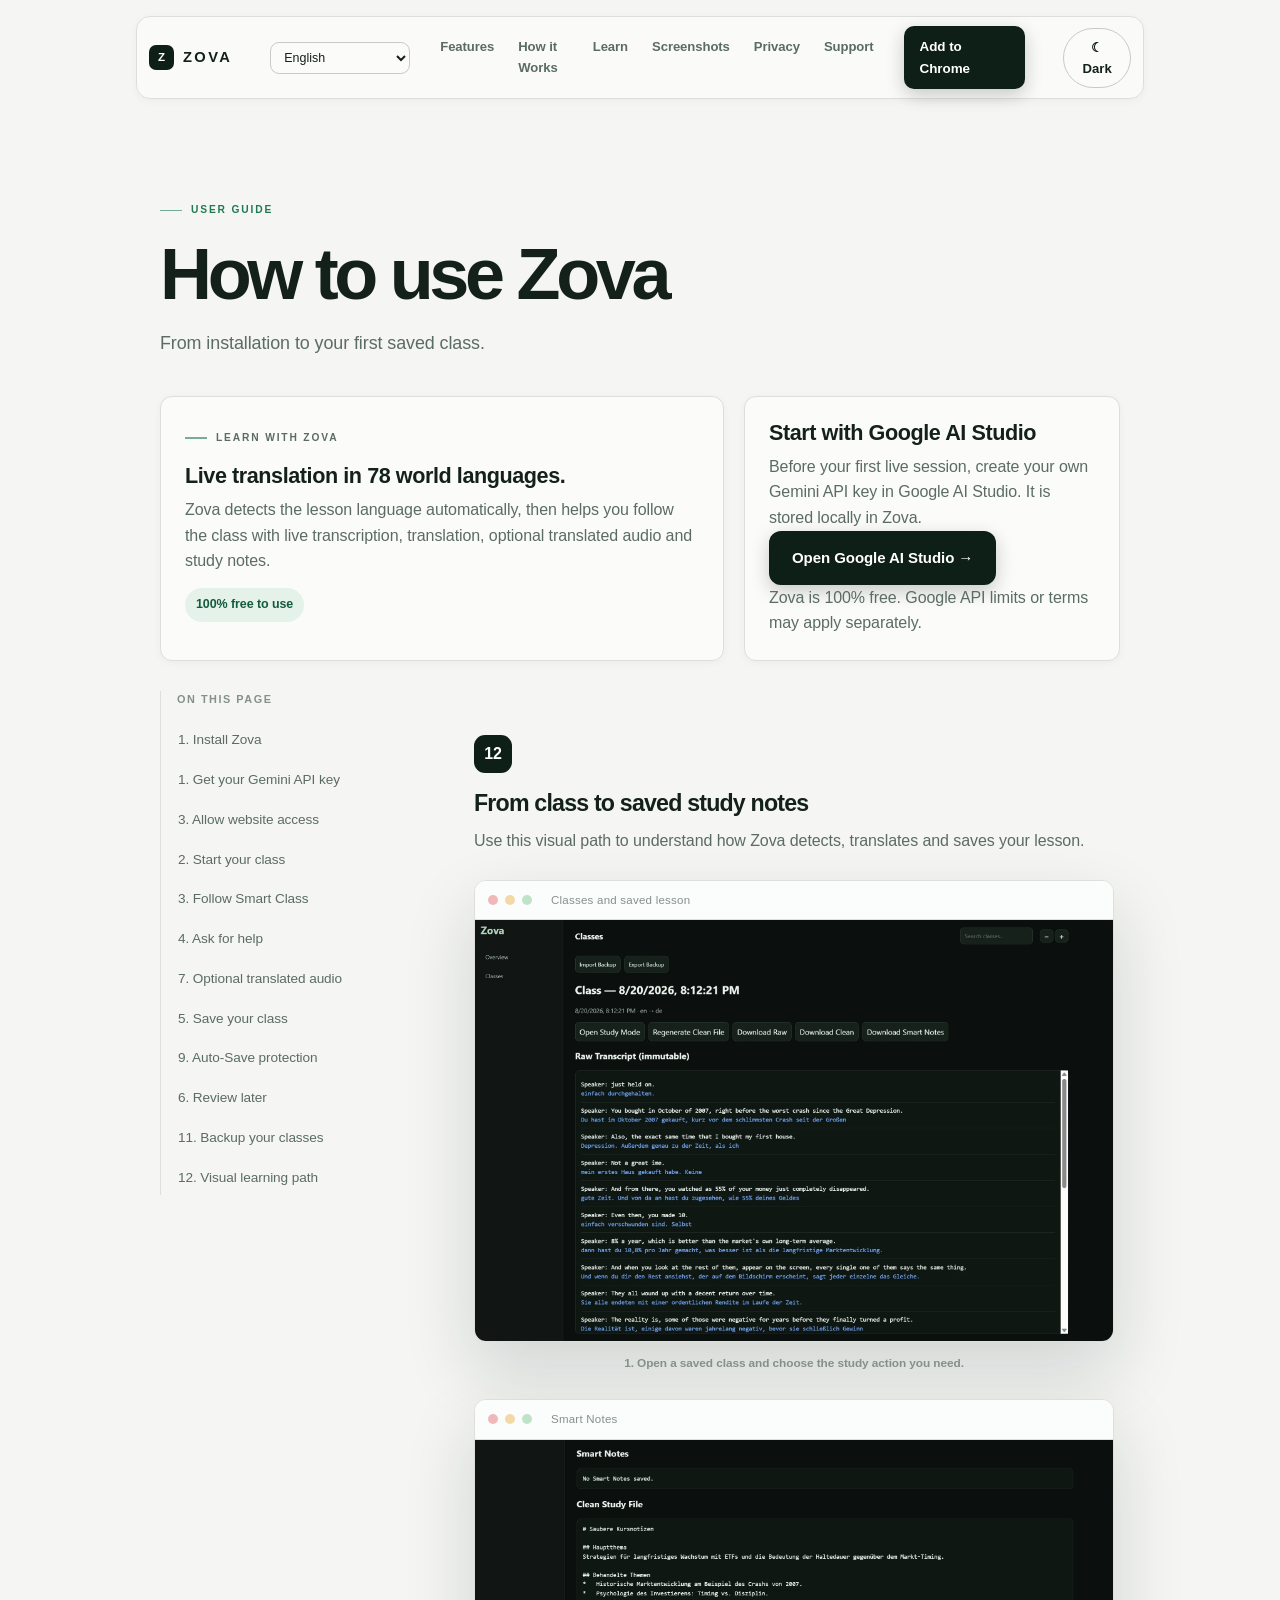
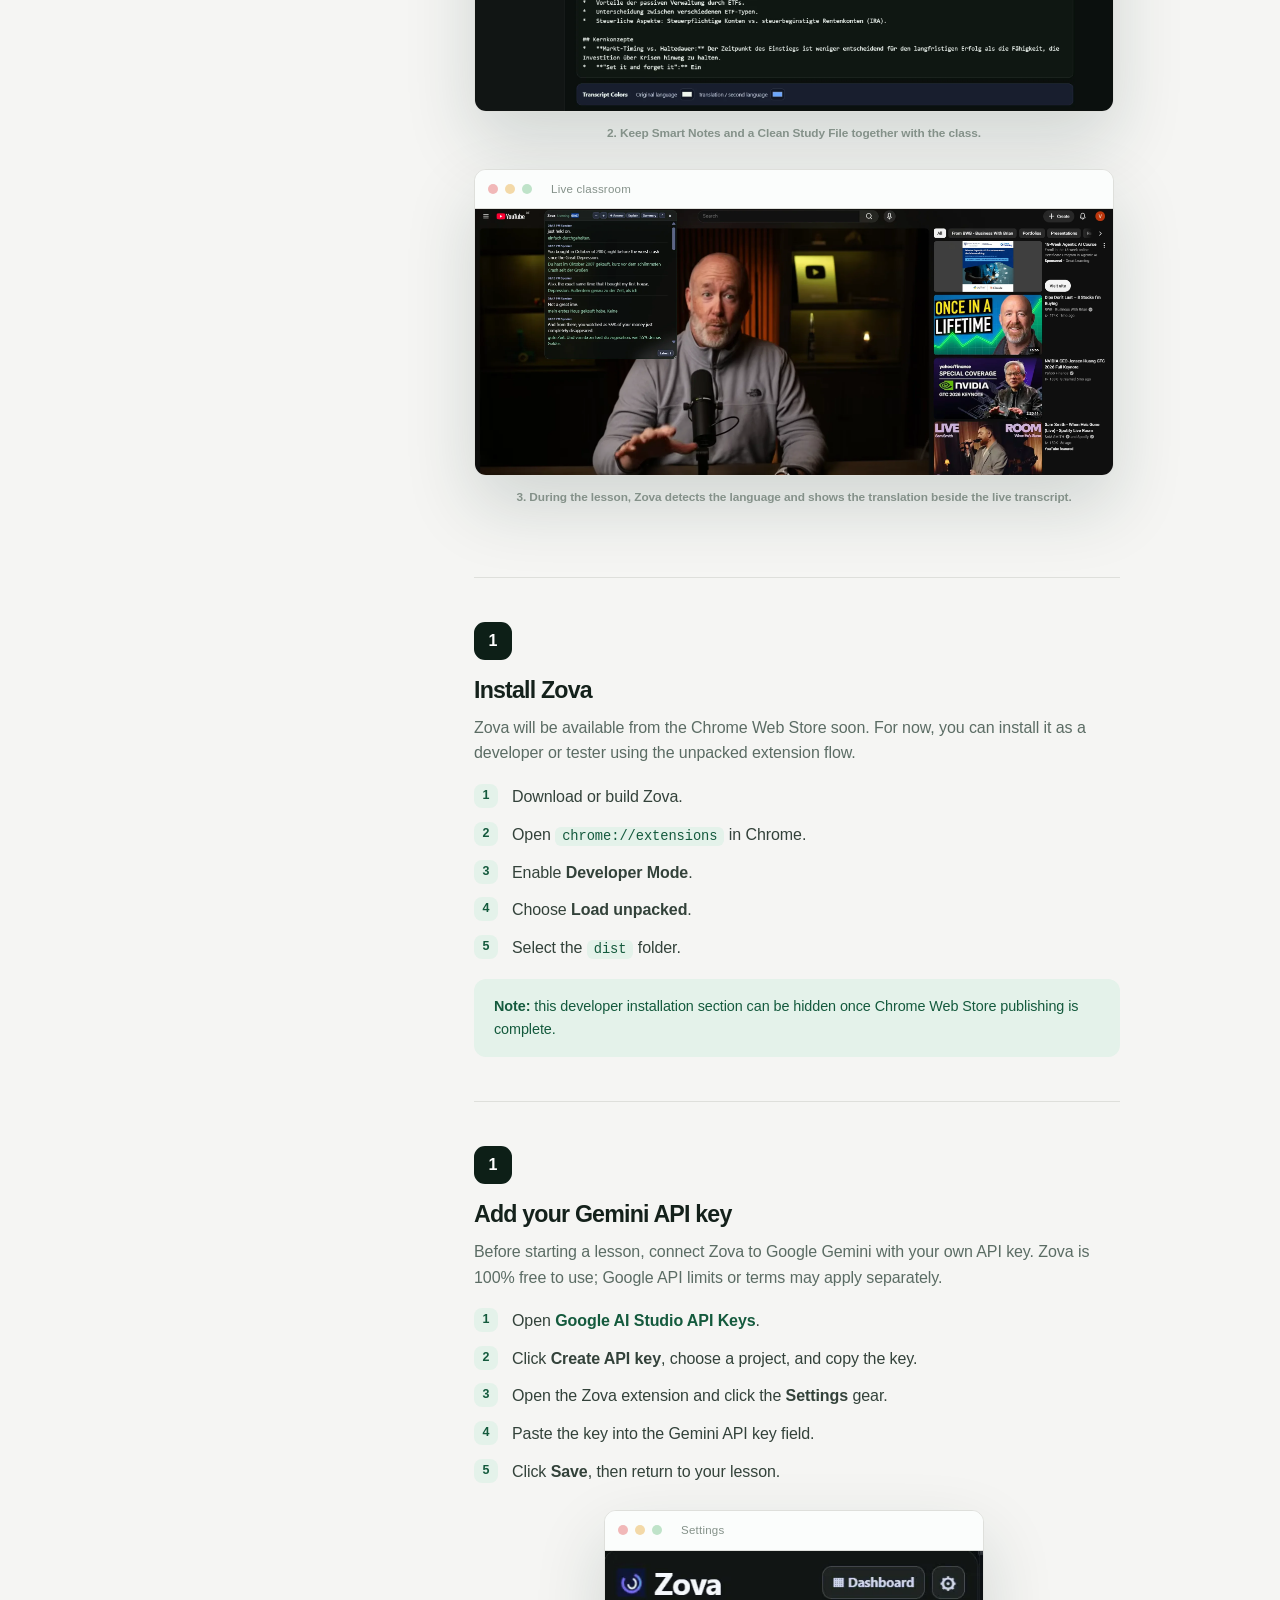
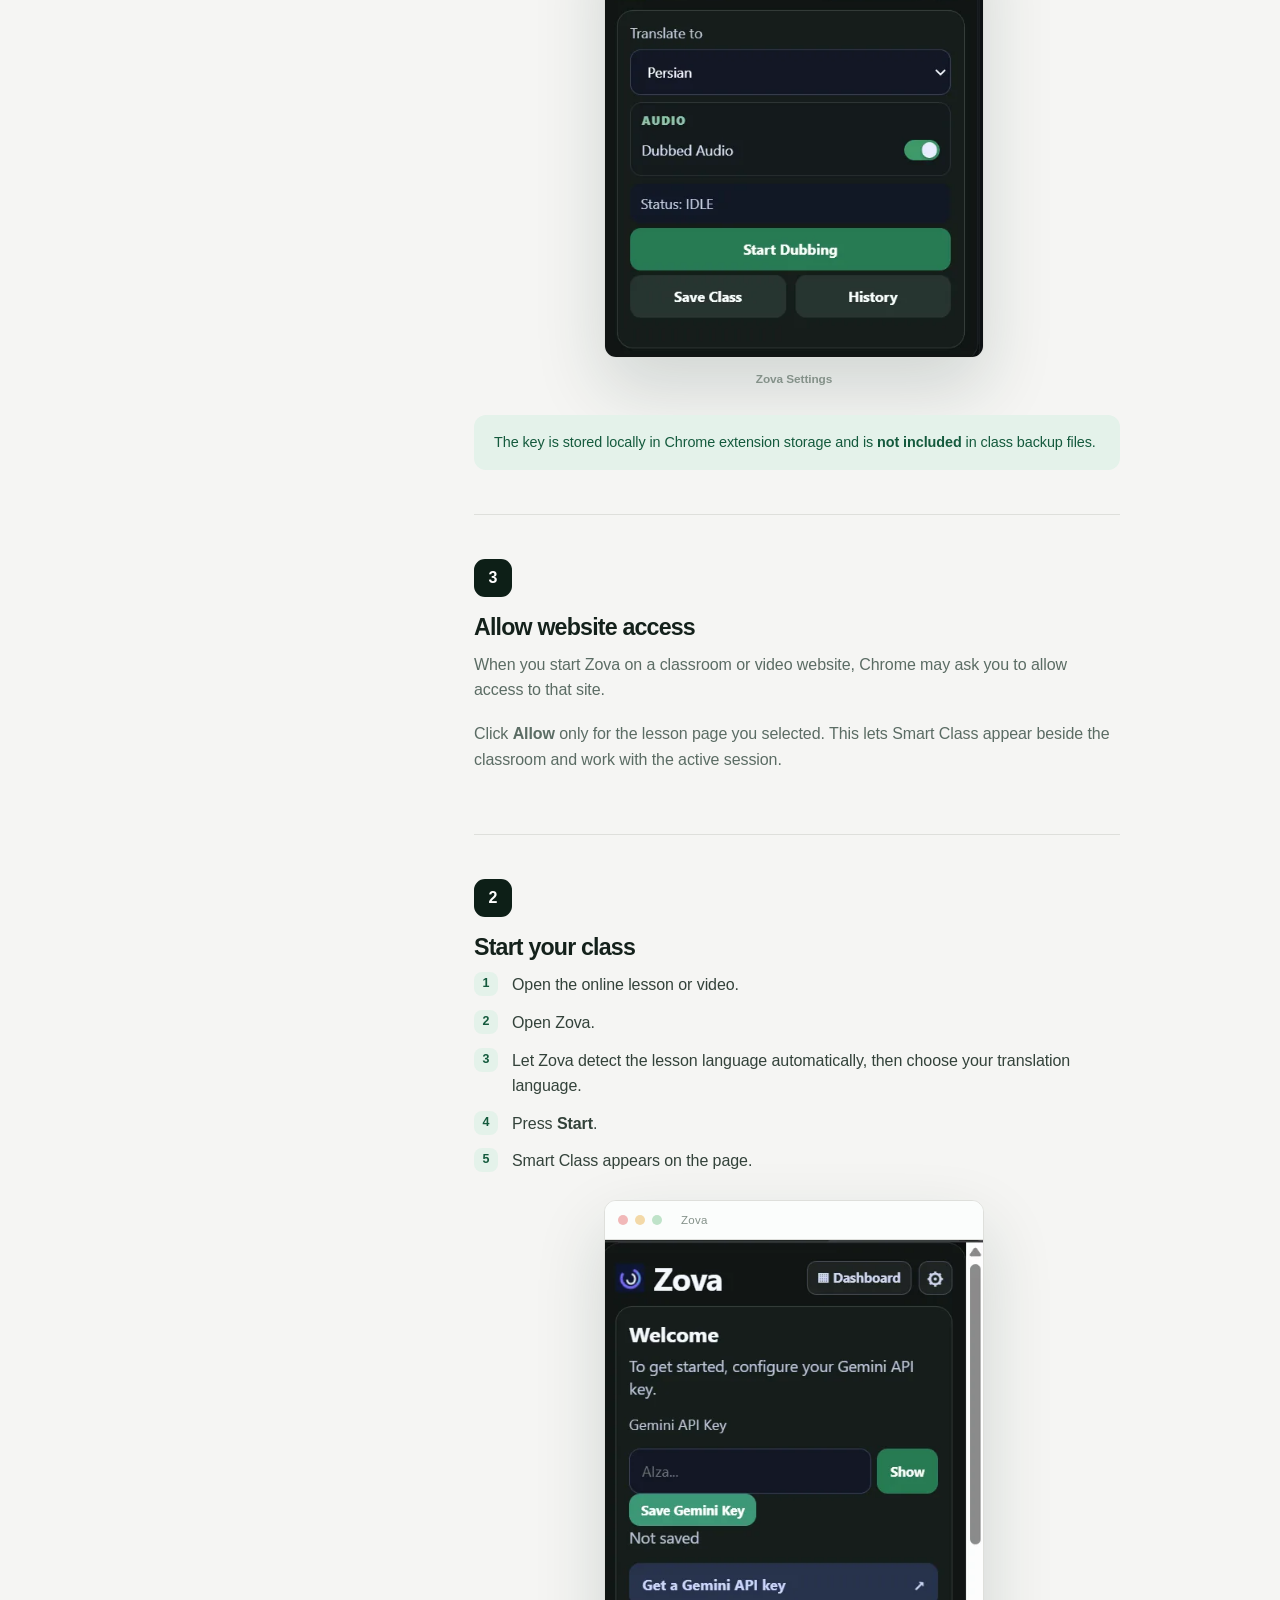
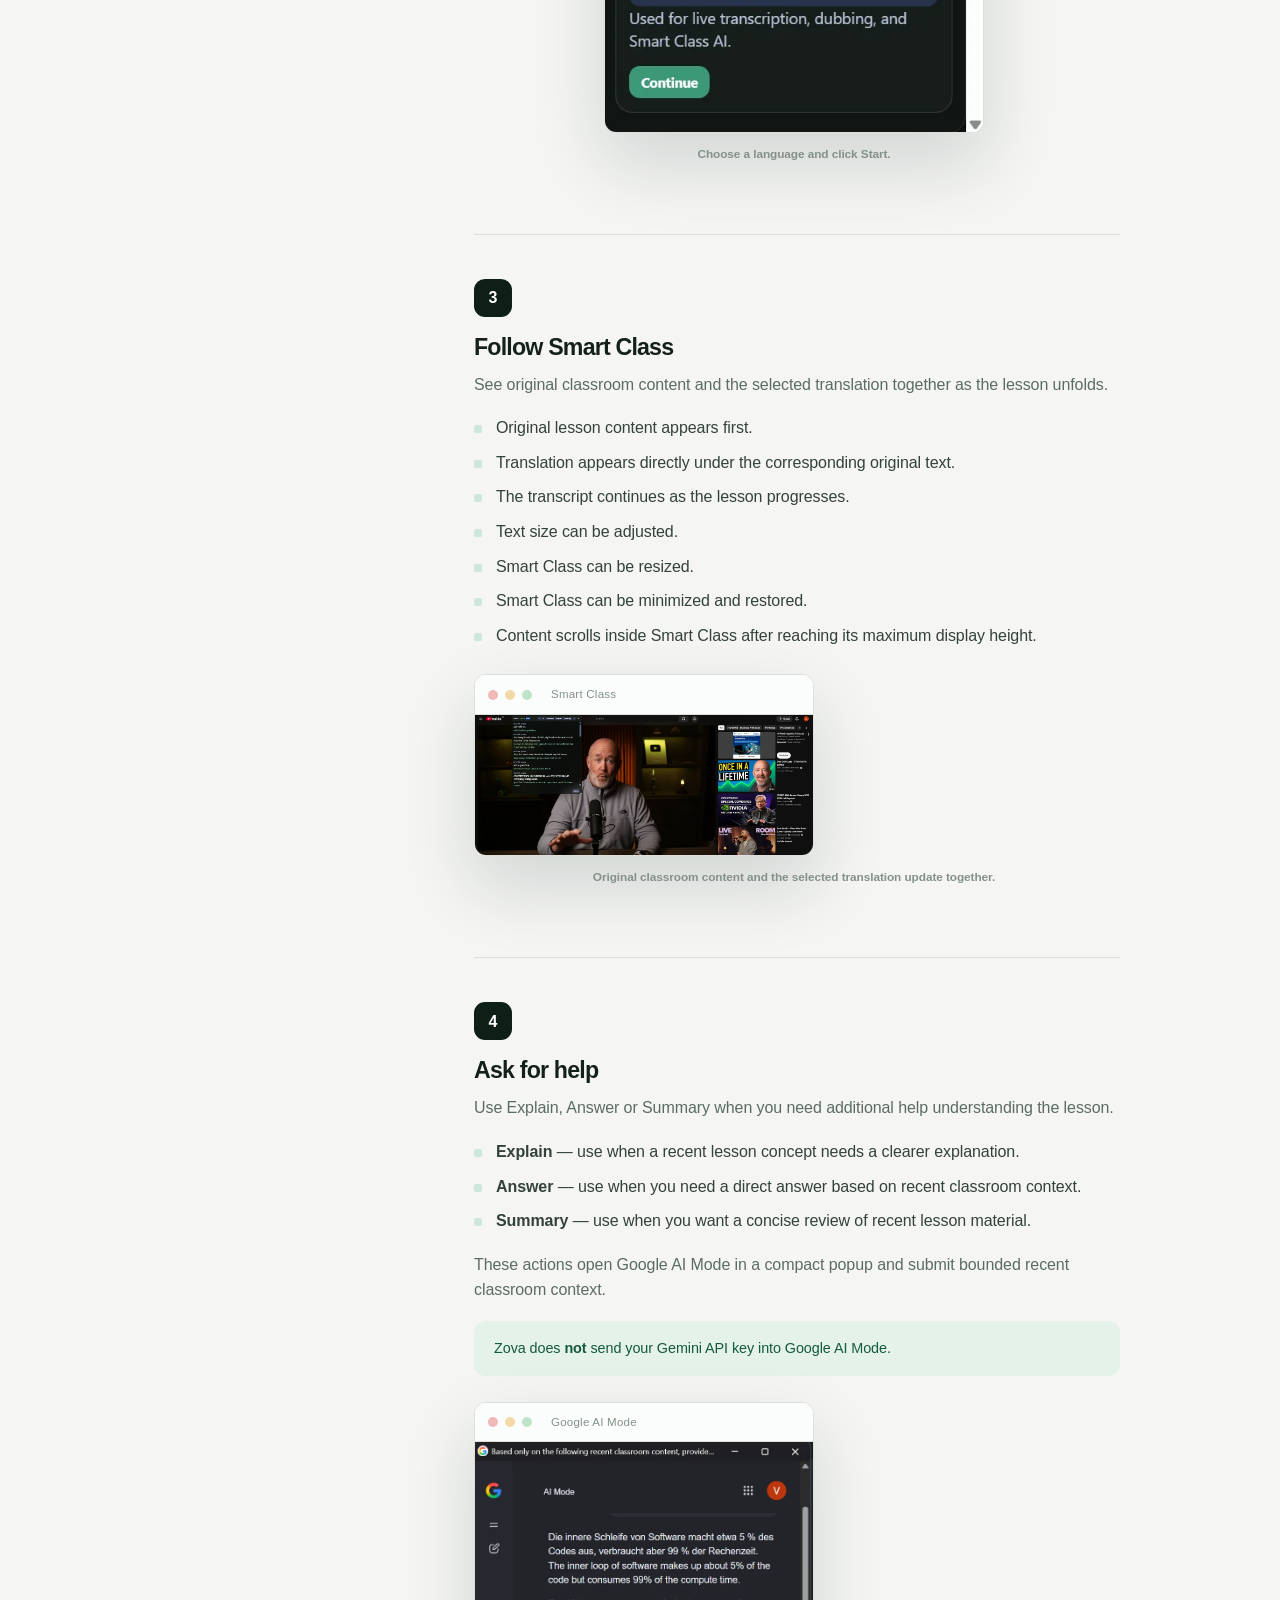
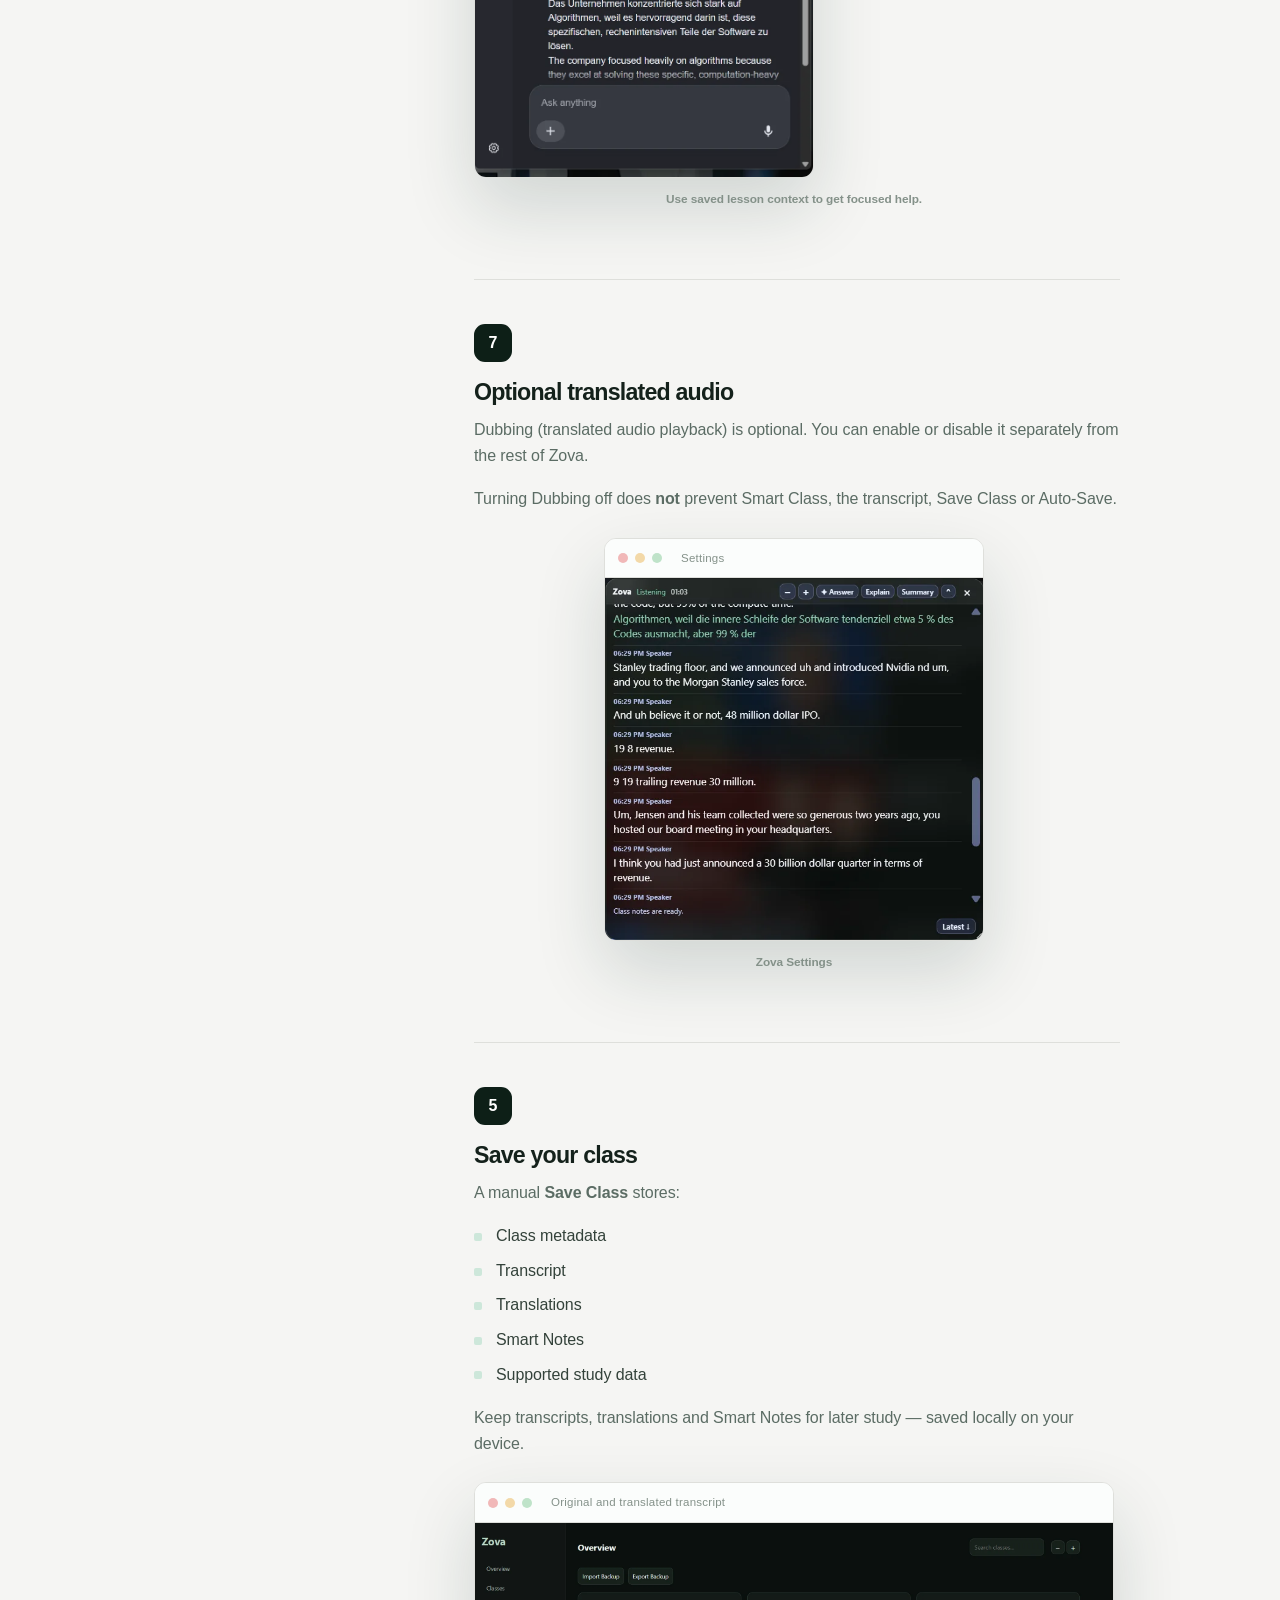
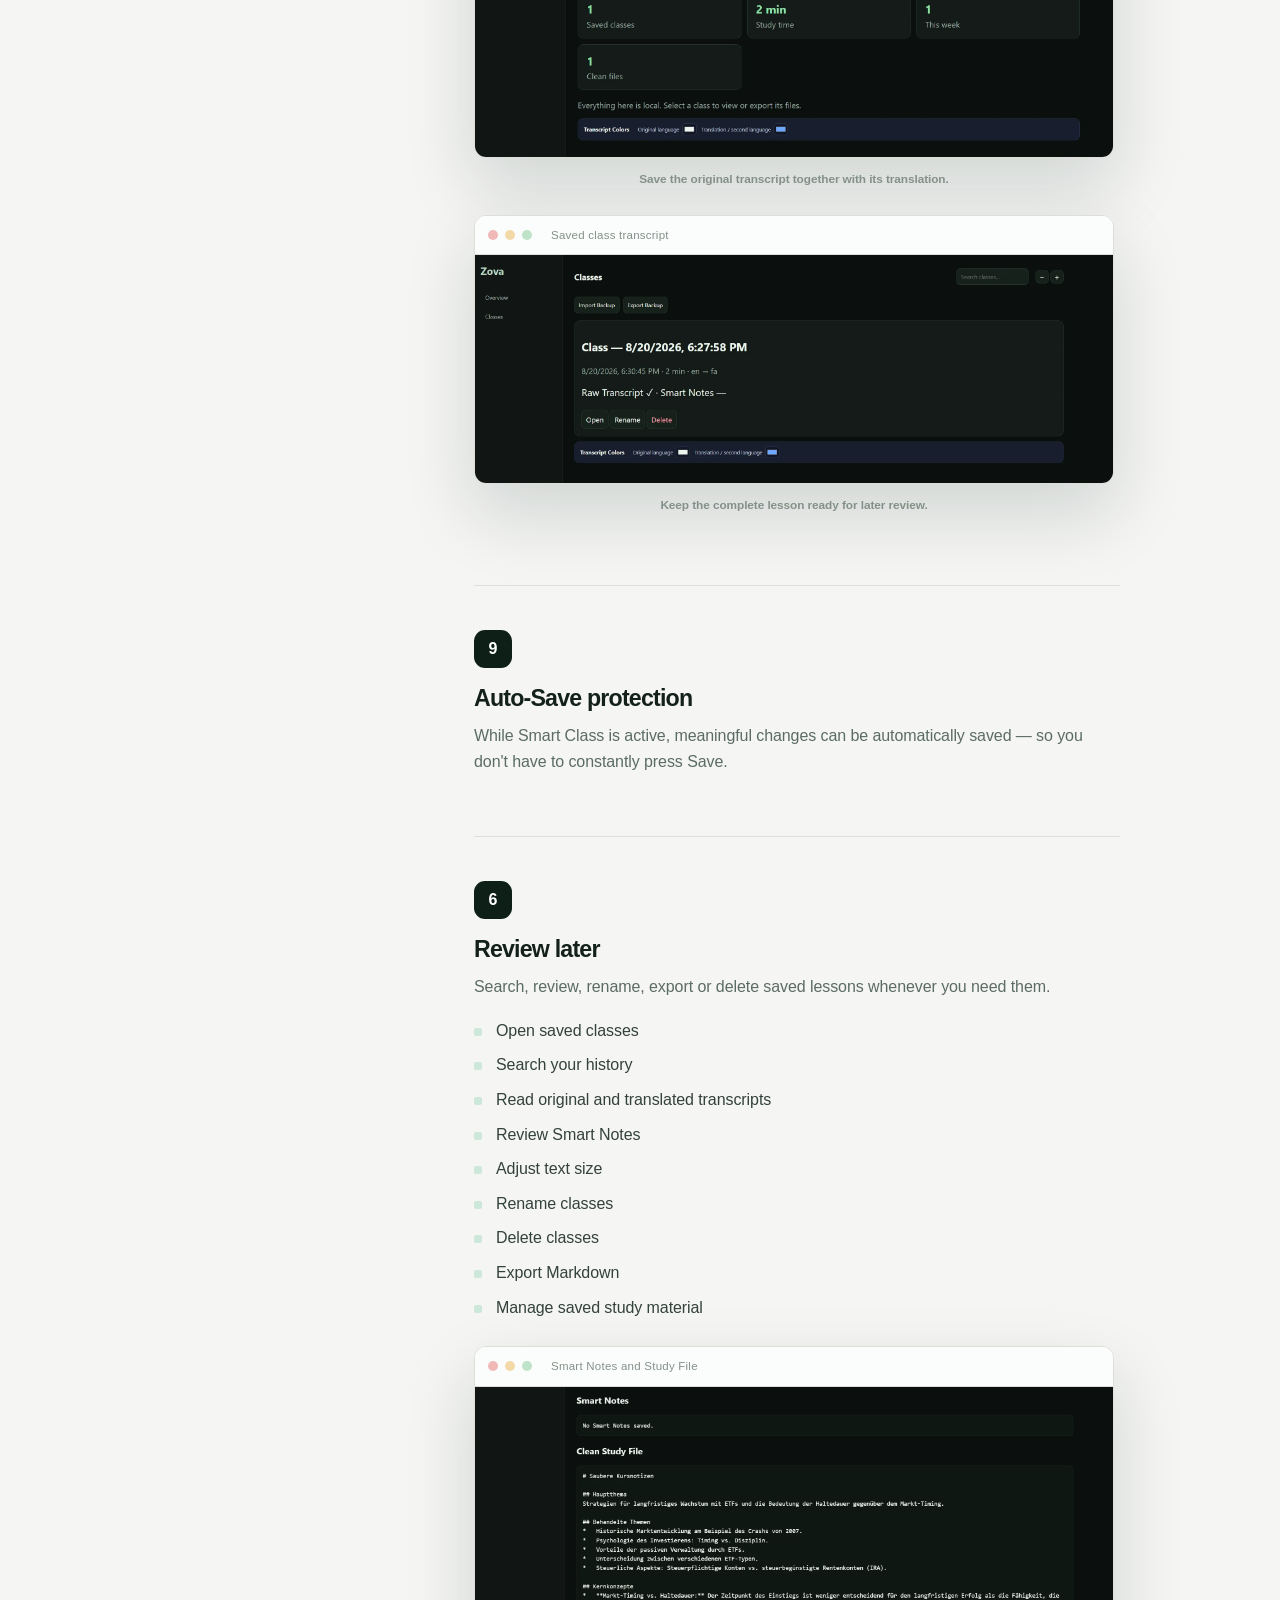
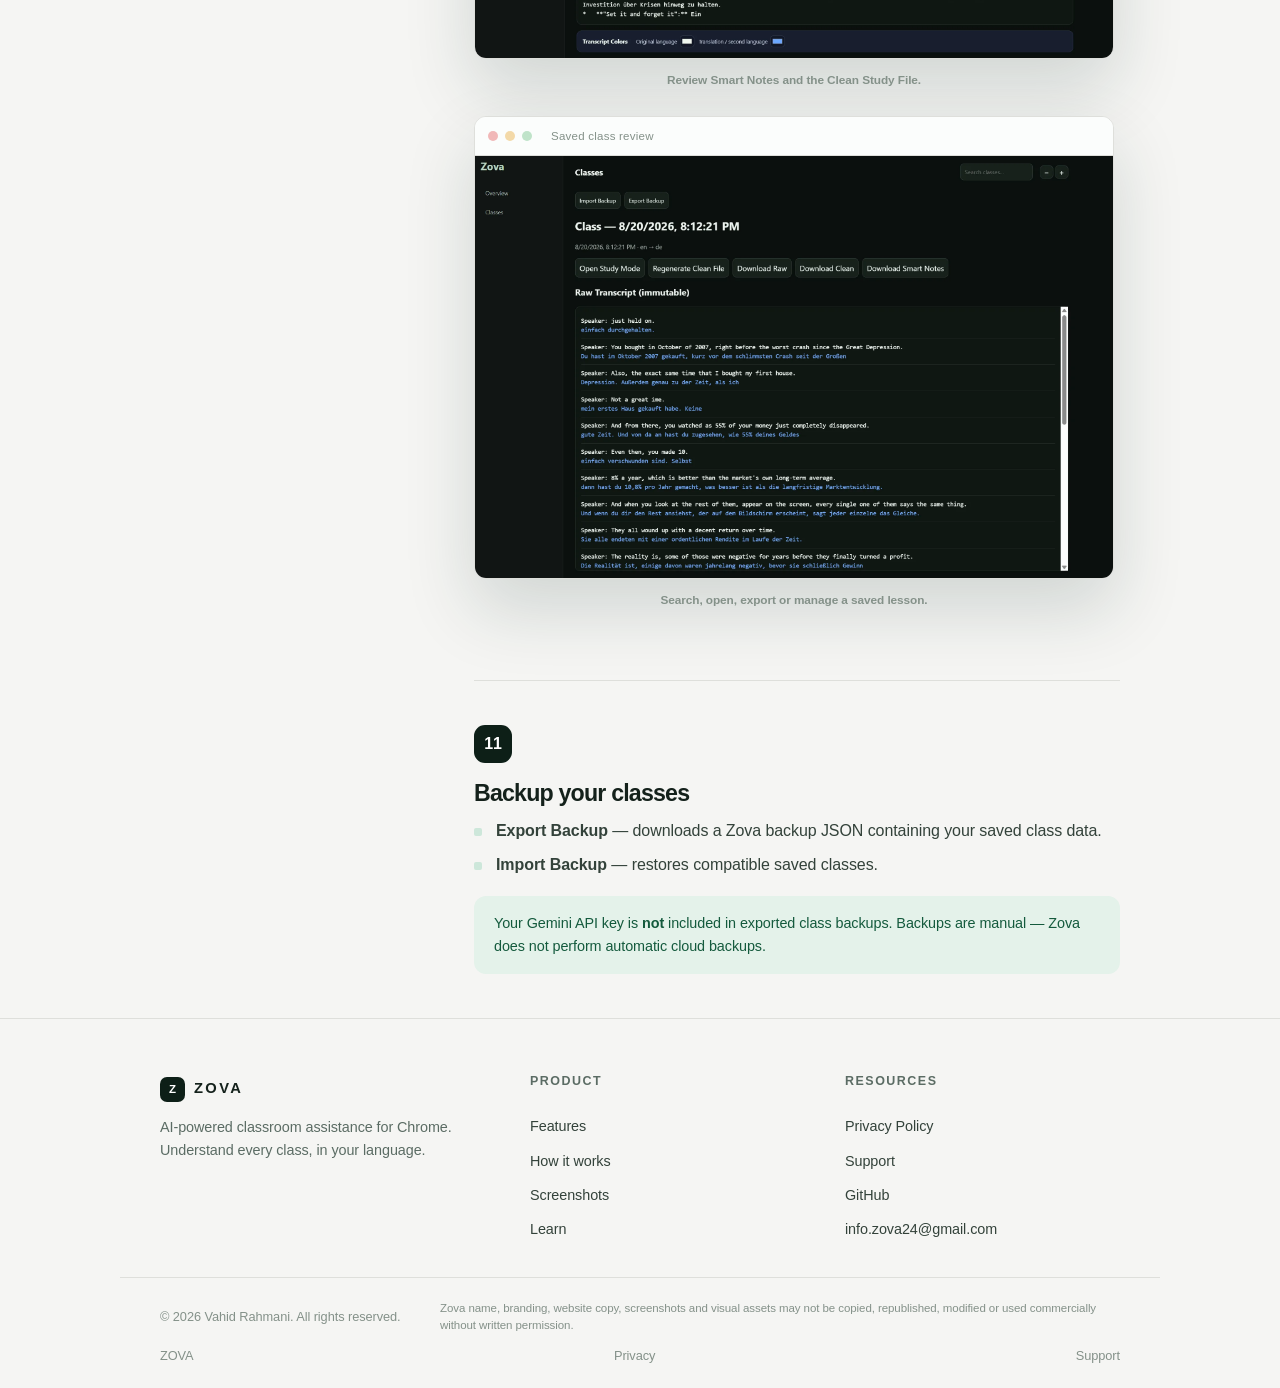
==== guide.html @ 36c0aeab "fix: sync product content and global localization" ====
<!doctype html>
<html lang="en">
<head>
<meta charset="utf-8">
<meta name="viewport" content="width=device-width,initial-scale=1">
<title>How to use Zova — User Guide</title>
<meta name="description" content="Learn how to use Zova from installation to your first saved class: install, add your Gemini API key, start a class, use Smart Class and review your lessons.">
<meta name="robots" content="index,follow">
<link rel="canonical" href="https://web-lab.com/guide.html">
<meta property="og:type" content="website">
<meta property="og:site_name" content="Zova">
<meta property="og:title" content="How to use Zova — User Guide">
<meta property="og:description" content="From installation to your first saved class — a visual step-by-step guide to Zova.">
<meta property="og:url" content="https://web-lab.com/guide.html">
<meta property="og:image" content="https://web-lab.com/img/5.webp">
<meta name="twitter:card" content="summary_large_image">
<meta name="twitter:title" content="How to use Zova — User Guide">
<meta name="twitter:description" content="From installation to your first saved class — a visual step-by-step guide to Zova.">
<meta name="twitter:image" content="https://web-lab.com/img/5.webp">
<link rel="icon" type="image/svg+xml" href="favicon.svg">
<link rel="stylesheet" href="styles.css">
<script defer src="script.js"></script>
</head>
<body>

<svg aria-hidden="true" style="position:absolute;width:0;height:0;overflow:hidden">
  <defs>
    <symbol id="i-chrome" viewBox="0 0 24 24" fill="none" stroke="currentColor" stroke-width="2" stroke-linecap="round" stroke-linejoin="round"><circle cx="12" cy="12" r="9.2"/><path d="M12 8v8M8 12h8"/></symbol>
  </defs>
</svg>

<header class="site-header">
  <a class="logo" href="index.html"><span class="mark">Z</span>ZOVA</a><select class="language-select" aria-label="Choose language"><option value="en">EN</option><option value="de">DE</option><option value="zh">中文</option><option value="hi">हिन्दी</option></select>
  <nav class="site-nav" aria-label="Primary">
    <a href="index.html#features">Features</a>
    <a href="index.html#how">How it Works</a>
    <a href="guide.html">Learn</a>
    <a href="index.html#screens">Screenshots</a>
    <a href="privacy.html">Privacy</a>
    <a href="support.html">Support</a>
  </nav>
  <!-- Chrome Web Store URL: replace href="#" when available -->
  <a class="btn store small" href="https://chromewebstore.google.com/detail/menedjcoiemocjmcjajjbcondloeinkh" target="_blank" rel="noopener"><svg width="15" height="15" aria-hidden="true"><use href="#i-chrome"/></svg>Add to Chrome</a>
  <button class="theme-toggle" type="button" aria-label="Toggle dark mode">☾ Dark</button><button class="menu-btn" aria-label="Open navigation" aria-expanded="false">☰</button>
</header>

<main class="wrap">
  <div class="page-head">
    <p class="eyebrow" data-i18n="guide.eyebrow">User guide</p>
    <h1 data-i18n="guide.title">How to use Zova</h1>
    <p class="sub lead" data-i18n="guide.subtitle">From installation to your first saved class.</p>
  </div>

  <div class="guide-intro">
    <div class="card"><p class="eyebrow" data-i18n="guide.learnEyebrow">Learn with Zova</p><h2 data-i18n="guide.learnTitle">Live translation in 78 world languages.</h2><p data-i18n="guide.learnDescription">Zova detects the lesson language automatically, then helps you follow the class with live transcription, translation, optional translated audio and study notes.</p><span class="free-badge" data-i18n="guide.free">100% free to use</span></div>
    <div class="card"><h2 data-i18n="guide.googleTitle">Start with Google AI Studio</h2><p data-i18n="guide.googleDescription">Before your first live session, create your own Gemini API key in Google AI Studio. It is stored locally in Zova.</p><a class="btn primary" href="https://aistudio.google.com/app/apikey" target="_blank" rel="noopener" data-i18n="guide.googleButton">Open Google AI Studio →</a><p class="ext" data-i18n="guide.googleNote">Zova is 100% free. Google API limits or terms may apply separately.</p></div>
  </div>

  <div class="guide-grid">
    <nav class="guide-nav" aria-label="Guide sections">
      <span class="lbl">On this page</span>
      <a href="#install">1. Install Zova</a>
      <a href="#api-key">1. Get your Gemini API key</a>
      <a href="#access">3. Allow website access</a>
      <a href="#start">2. Start your class</a>
      <a href="#smart-class">3. Follow Smart Class</a>
      <a href="#understand">4. Ask for help</a>
      <a href="#dubbing">7. Optional translated audio</a>
      <a href="#save">5. Save your class</a>
      <a href="#autosave">9. Auto-Save protection</a>
      <a href="#dashboard">6. Review later</a>
      <a href="#backup">11. Backup your classes</a>
      <a href="#visual-notes">12. Visual learning path</a>
    </nav>

    <div class="guide">
      <section class="guide-step" id="visual-notes">
        <span class="num">12</span><h2 data-i18n="guide.visualTitle">From class to saved study notes</h2><p data-i18n="guide.visualDescription">Use this visual path to understand how Zova detects, translates and saves your lesson.</p>
        <div class="media"><div class="frame"><div class="frame-bar"><i></i><i></i><i></i><span>Classes and saved lesson</span></div><img src="img/13.webp" alt="Zova Classes page with a saved class and study controls" width="2038" height="1346" loading="lazy" decoding="async"></div><span class="cap" data-i18n="guide.visualCaption1">1. Open a saved class and choose the study action you need.</span></div>
        <div class="media"><div class="frame"><div class="frame-bar"><i></i><i></i><i></i><span>Smart Notes</span></div><img src="img/14.webp" alt="Zova Smart Notes and Clean Study File" width="2038" height="1346" loading="lazy" decoding="async"></div><span class="cap" data-i18n="guide.visualCaption2">2. Keep Smart Notes and a Clean Study File together with the class.</span></div>
        <div class="media"><div class="frame"><div class="frame-bar"><i></i><i></i><i></i><span>Live classroom</span></div><img src="img/15.webp" alt="Zova live classroom transcription and translation" width="2038" height="1346" loading="lazy" decoding="async"></div><span class="cap" data-i18n="guide.visualCaption3">3. During the lesson, Zova detects the language and shows the translation beside the live transcript.</span></div>
      </section>
      <section class="guide-step" id="install">
        <span class="num">1</span>
        <h2 data-i18n="guide.installTitle">Install Zova</h2>
        <p data-i18n="guide.installDescription">Zova will be available from the Chrome Web Store soon. For now, you can install it as a developer or tester using the unpacked extension flow.</p>
        <ol>
          <li>Download or build Zova.</li>
          <li>Open <code>chrome://extensions</code> in Chrome.</li>
          <li>Enable <b>Developer Mode</b>.</li>
          <li>Choose <b>Load unpacked</b>.</li>
          <li>Select the <code>dist</code> folder.</li>
        </ol>
        <div class="note"><p><b>Note:</b> this developer installation section can be hidden once Chrome Web Store publishing is complete.</p></div>
      </section>

      <section class="guide-step" id="api-key">
        <span class="num">1</span>
        <h2 data-i18n="guide.apiTitle">Add your Gemini API key</h2>
        <p data-i18n="guide.apiDescription">Before starting a lesson, connect Zova to Google Gemini with your own API key. Zova is 100% free to use; Google API limits or terms may apply separately.</p>
        <ol>
          <li>Open <a class="link" href="https://aistudio.google.com/app/apikey" target="_blank" rel="noopener">Google AI Studio API Keys</a>.</li>
          <li>Click <b>Create API key</b>, choose a project, and copy the key.</li>
          <li>Open the Zova extension and click the <b>Settings</b> gear.</li>
          <li>Paste the key into the Gemini API key field.</li>
          <li>Click <b>Save</b>, then return to your lesson.</li>
        </ol>
        <div class="media">
          <div class="frame portrait" style="max-width:380px">
            <div class="frame-bar"><i></i><i></i><i></i><span>Settings</span></div>
            <img src="img/3.webp" alt="Zova Settings where you paste your Gemini API key" width="480" height="516" loading="lazy" decoding="async">
          </div>
          <span class="cap">Zova Settings</span>
        </div>
        <div class="note"><p>The key is stored locally in Chrome extension storage and is <b>not included</b> in class backup files.</p></div>
      </section>

      <section class="guide-step" id="access">
        <span class="num">3</span>
        <h2 data-i18n="guide.accessTitle">Allow website access</h2>
        <p data-i18n="guide.accessDescription">When you start Zova on a classroom or video website, Chrome may ask you to allow access to that site.</p>
        <p><span data-i18n="guide.accessClick">Click</span> <b>Allow</b> <span data-i18n="guide.accessOnly">only for the lesson page you selected. This lets Smart Class appear beside the classroom and work with the active session.</span></p>
      </section>

      <section class="guide-step" id="start">
        <span class="num">2</span>
        <h2 data-i18n="guide.startTitle">Start your class</h2>
        <ol>
          <li>Open the online lesson or video.</li>
          <li>Open Zova.</li>
          <li>Let Zova detect the lesson language automatically, then choose your translation language.</li>
          <li>Press <b>Start</b>.</li>
          <li>Smart Class appears on the page.</li>
        </ol>
        <div class="media">
          <div class="frame portrait" style="max-width:380px">
            <div class="frame-bar"><i></i><i></i><i></i><span>Zova</span></div>
            <img src="img/1.webp" alt="Zova popup to choose a language and start the classroom session" width="470" height="611" loading="lazy" decoding="async">
          </div>
          <span class="cap">Choose a language and click Start.</span>
        </div>
      </section>

      <section class="guide-step" id="smart-class">
        <span class="num">3</span>
        <h2 data-i18n="guide.smartTitle">Follow Smart Class</h2>
        <p data-i18n="guide.smartDescription">See original classroom content and the selected translation together as the lesson unfolds.</p>
        <ul>
          <li>Original lesson content appears first.</li>
          <li>Translation appears directly under the corresponding original text.</li>
          <li>The transcript continues as the lesson progresses.</li>
          <li>Text size can be adjusted.</li>
          <li>Smart Class can be resized.</li>
          <li>Smart Class can be minimized and restored.</li>
          <li>Content scrolls inside Smart Class after reaching its maximum display height.</li>
        </ul>
        <div class="media">
          <div class="frame portrait" style="max-width:340px">
            <div class="frame-bar"><i></i><i></i><i></i><span>Smart Class</span></div>
            <img src="img/15.webp" alt="Zova Smart Class showing original classroom content and selected translation" width="2038" height="1346" loading="lazy" decoding="async">
          </div>
          <span class="cap">Original classroom content and the selected translation update together.</span>
        </div>
      </section>

      <section class="guide-step" id="understand">
        <span class="num">4</span>
        <h2 data-i18n="guide.helpTitle">Ask for help</h2>
        <p data-i18n="guide.helpDescription">Use Explain, Answer or Summary when you need additional help understanding the lesson.</p>
        <ul>
          <li><b>Explain</b> — use when a recent lesson concept needs a clearer explanation.</li>
          <li><b>Answer</b> — use when you need a direct answer based on recent classroom context.</li>
          <li><b>Summary</b> — use when you want a concise review of recent lesson material.</li>
        </ul>
        <p data-i18n="guide.helpInstruction">These actions open Google AI Mode in a compact popup and submit bounded recent classroom context.</p>
        <div class="note"><p>Zova does <b>not</b> send your Gemini API key into Google AI Mode.</p></div>
        <div class="media">
          <div class="frame portrait" style="max-width:340px">
            <div class="frame-bar"><i></i><i></i><i></i><span>Google AI Mode</span></div>
            <img src="img/9.webp" alt="Zova saved class detail view with transcript and translation" width="771" height="763" loading="lazy" decoding="async">
          </div>
          <span class="cap">Use saved lesson context to get focused help.</span>
        </div>
      </section>

      <section class="guide-step" id="dubbing">
        <span class="num">7</span>
        <h2 data-i18n="guide.dubbingTitle">Optional translated audio</h2>
        <p data-i18n="guide.dubbingDescription">Dubbing (translated audio playback) is optional. You can enable or disable it separately from the rest of Zova.</p>
        <p>Turning Dubbing off does <b>not</b> prevent Smart Class, the transcript, Save Class or Auto-Save.</p>
        <div class="media">
          <div class="frame portrait" style="max-width:380px">
            <div class="frame-bar"><i></i><i></i><i></i><span>Settings</span></div>
            <img src="img/7.webp" alt="Zova Settings with optional translated audio controls" width="619" height="592" loading="lazy" decoding="async">
          </div>
          <span class="cap">Zova Settings</span>
        </div>
      </section>

      <section class="guide-step" id="save">
        <span class="num">5</span>
        <h2 data-i18n="guide.saveTitle">Save your class</h2>
        <p>A manual <b>Save Class</b> stores:</p>
        <ul>
          <li>Class metadata</li>
          <li>Transcript</li>
          <li>Translations</li>
          <li>Smart Notes</li>
          <li>Supported study data</li>
        </ul>
        <p data-i18n="guide.saveDescription">Keep transcripts, translations and Smart Notes for later study — saved locally on your device.</p>
        <div class="media"><div class="frame"><div class="frame-bar"><i></i><i></i><i></i><span>Original and translated transcript</span></div><img src="img/11.webp" alt="Original and translated transcript saved for later study" width="2002" height="734" loading="lazy" decoding="async"></div><span class="cap">Save the original transcript together with its translation.</span></div>
        <div class="media"><div class="frame"><div class="frame-bar"><i></i><i></i><i></i><span>Saved class transcript</span></div><img src="img/12.webp" alt="Saved class with original and translated transcript" width="2054" height="734" loading="lazy" decoding="async"></div><span class="cap">Keep the complete lesson ready for later review.</span></div>
      </section>

      <section class="guide-step" id="autosave">
        <span class="num">9</span>
        <h2 data-i18n="guide.autosaveTitle">Auto-Save protection</h2>
        <p data-i18n="guide.autosaveDescription">While Smart Class is active, meaningful changes can be automatically saved — so you don't have to constantly press Save.</p>
      </section>

      <section class="guide-step" id="dashboard">
        <span class="num">6</span>
        <h2 data-i18n="guide.reviewTitle">Review later</h2>
        <p data-i18n="guide.reviewDescription">Search, review, rename, export or delete saved lessons whenever you need them.</p>
        <ul>
          <li>Open saved classes</li>
          <li>Search your history</li>
          <li>Read original and translated transcripts</li>
          <li>Review Smart Notes</li>
          <li>Adjust text size</li>
          <li>Rename classes</li>
          <li>Delete classes</li>
          <li>Export Markdown</li>
          <li>Manage saved study material</li>
        </ul>
        <div class="media"><div class="frame"><div class="frame-bar"><i></i><i></i><i></i><span>Smart Notes and Study File</span></div><img src="img/14.webp" alt="Zova Smart Notes and Clean Study File for a saved lesson" width="2038" height="1346" loading="lazy" decoding="async"></div><span class="cap">Review Smart Notes and the Clean Study File.</span></div>
        <div class="media"><div class="frame"><div class="frame-bar"><i></i><i></i><i></i><span>Saved class review</span></div><img src="img/13.webp" alt="Zova saved class with search and export controls" width="2038" height="1346" loading="lazy" decoding="async"></div><span class="cap">Search, open, export or manage a saved lesson.</span></div>
      </section>

      <section class="guide-step" id="backup">
        <span class="num">11</span>
        <h2 data-i18n="guide.backupTitle">Backup your classes</h2>
        <ul>
          <li><b>Export Backup</b> — downloads a Zova backup JSON containing your saved class data.</li>
          <li><b>Import Backup</b> — restores compatible saved classes.</li>
        </ul>
        <div class="note"><p>Your Gemini API key is <b>not</b> included in exported class backups. Backups are manual — Zova does not perform automatic cloud backups.</p></div>
      </section>
    </div>
  </div>
</main>

<footer class="site-footer">
  <div class="top">
    <div class="brand">
      <a class="logo" href="index.html"><span class="mark">Z</span>ZOVA</a>
      <p>AI-powered classroom assistance for Chrome. Understand every class, in your language.</p>
    </div>
    <div class="col">
      <h4 data-i18n="footer.product">Product</h4>
      <a href="index.html#features" data-i18n="footer.features">Features</a>
      <a href="index.html#how" data-i18n="footer.how">How it works</a>
      <a href="index.html#screens" data-i18n="footer.screenshots">Screenshots</a>
      <a href="guide.html" data-i18n="footer.learn">Learn</a>
    </div>
    <div class="col">
      <h4 data-i18n="footer.resources">Resources</h4>
      <a href="privacy.html" data-i18n="footer.privacy">Privacy Policy</a>
      <a href="support.html" data-i18n="footer.support">Support</a>
      <a href="https://github.com/Vahid-Rahmani/dobzova" rel="noopener">GitHub</a>
      <a href="mailto:info.zova24@gmail.com">info.zova24@gmail.com</a>
    </div>
  </div>
  <div class="bottom">
    <small>© 2026 Vahid Rahmani. All rights reserved.</small><small class="rights">Zova name, branding, website copy, screenshots and visual assets may not be copied, republished, modified or used commercially without written permission.</small>
    <small>ZOVA</small>
    <a href="privacy.html" data-i18n="footer.privacyShort">Privacy</a>
    <a href="support.html" data-i18n="footer.support">Support</a>
  </div>
</footer>

</body>
</html>
---- styles.css ----
/* ZOVA — product website design system
   Lightweight, dependency-free, responsive. */

:root{
  --ink:#14211b;
  --ink-2:#33423a;
  --muted:#5b6c64;
  --faint:#849189;
  --line:#e3ece7;
  --line-strong:#cfddd6;
  --paper:#f7faf8;
  --card:#ffffff;
  --mint:#e4f2ea;
  --mint-2:#cde7da;
  --green:#1f7a54;
  --green-deep:#145a3d;
  --dark:#0d1f17;
  --radius:16px;
  --radius-lg:22px;
  --shadow-sm:0 1px 2px rgba(20,33,27,.05),0 4px 12px rgba(20,33,27,.05);
  --shadow-md:0 12px 30px rgba(20,33,27,.10);
  --shadow-lg:0 30px 70px rgba(20,51,42,.16);
  --maxw:1160px;
  --font:-apple-system,BlinkMacSystemFont,"Segoe UI",Inter,Roboto,"Helvetica Neue",Arial,sans-serif;
  font-family:var(--font);
  color:var(--ink);
  background:var(--paper);
  line-height:1.6;
  -webkit-font-smoothing:antialiased;
  text-rendering:optimizeLegibility;
}

*{box-sizing:border-box}
html{scroll-behavior:smooth}
@media(prefers-reduced-motion:reduce){
  html{scroll-behavior:auto}
  *,*::before,*::after{animation-duration:.001s!important;transition-duration:.001s!important}
}
body{margin:0;background:var(--paper)}
html,body{overflow-x:hidden}
body.dark-mode{--ink:#e8f3ed;--ink-2:#c4d5cc;--muted:#9eb2a8;--faint:#789187;--line:#294238;--line-strong:#3b5a4c;--paper:#0b1512;--card:#12211b;--mint:#19352a;--mint-2:#285b45;--green:#79d6a6;--green-deep:#9be2bd;--dark:#d7f2e3;--shadow-sm:0 1px 2px rgba(0,0,0,.18),0 4px 12px rgba(0,0,0,.2);--shadow-md:0 12px 30px rgba(0,0,0,.3);--shadow-lg:0 30px 70px rgba(0,0,0,.35)}
body.dark-mode .btn.primary{background:#d7f2e3;color:#0b1512}
body.dark-mode .btn.store{background:#d7f2e3;color:#0b1512;box-shadow:0 6px 18px rgba(0,0,0,.3)}
body.dark-mode .site-nav{color:#b8cec2}body.dark-mode .site-nav a{color:#b8cec2}body.dark-mode .site-nav a:hover{color:#f1fff7}body.dark-mode .logo{color:#f1fff7}body.dark-mode .menu-btn{color:#f1fff7}body.dark-mode .theme-toggle{color:#e8f3ed;background:#12211b}
body.dark-mode .site-header{background:rgba(11,21,18,.9)}
body.dark-mode .site-header{border-bottom-color:#294238}
body.dark-mode h1,body.dark-mode h2,body.dark-mode h3,body.dark-mode h4,body.dark-mode h5,body.dark-mode h6{color:#effff6}
body.dark-mode .hero h1{color:#f4fff8;text-shadow:0 1px 18px rgba(121,214,166,.08)}
body.dark-mode .hero h1 em,body.dark-mode .section-head .eyebrow,body.dark-mode .eyebrow{color:#8be0b0}
body.dark-mode .feat-copy h3,body.dark-mode .story-copy h3,body.dark-mode .guide-step h2,body.dark-mode .legal h2,body.dark-mode .faq summary,body.dark-mode .toc summary{color:#effff6}
body.dark-mode .site-footer h4{color:#cce8d9}
body.dark-mode .logo .mark{background:#d7f2e3;color:#0b1512}
body.dark-mode .btn.primary,body.dark-mode .btn.store{color:#0b1512}
body.dark-mode .btn.store .tag{background:rgba(11,21,18,.12);color:#0b1512}
body.dark-mode .frame-bar{background:#16261f;color:#dcece3}
body.dark-mode .frame-bar span{color:#a9c0b4}
body.dark-mode .feat-grid .card:hover{background:#1b382b}
body.dark-mode .privacy-band{background:#19352a;color:#eefbf4}
body.dark-mode .privacy-inner p,body.dark-mode .privacy-inner .grid li{color:#c9ddd2}
body.dark-mode .privacy-inner .btn.primary{background:#d7f2e3;color:#0b1512}
body.dark-mode .site-footer{background:#101e18}
body.dark-mode .guide-step .num{background:#d7f2e3;color:#0b1512}
body.dark-mode .install{background:#0b1512}
body.dark-mode .frame{background:#12211b}
.theme-toggle{margin-left:10px;border:1px solid var(--line-strong);background:var(--card);color:var(--ink);border-radius:999px;padding:8px 12px;cursor:pointer;font:inherit;font-size:.82rem;font-weight:700}
.language-select{margin-left:10px;border:1px solid var(--line-strong);border-radius:9px;background:var(--card);color:var(--ink);padding:7px 9px;font:inherit;font-size:.78rem;cursor:pointer}
html[dir="rtl"] .language-select{margin-left:0;margin-right:10px}html[dir="rtl"] .site-nav{direction:rtl}html[dir="rtl"] .hero,html[dir="rtl"] .feat-row,html[dir="rtl"] .story-step{direction:rtl}code,.btn.store{direction:ltr}
.guide-intro{display:grid;grid-template-columns:1.2fr .8fr;gap:20px;margin:0 0 30px}.guide-intro .card{border:1px solid var(--line);border-radius:var(--radius);background:var(--card);padding:24px;box-shadow:var(--shadow-sm)}.guide-intro h2{font-size:1.35rem;margin-bottom:10px}.guide-intro p{color:var(--muted)}.free-badge{display:inline-flex;margin-top:14px;padding:7px 11px;border-radius:999px;background:var(--mint);color:var(--green-deep);font-size:.78rem;font-weight:800}.guide-step .media img{max-height:680px;object-fit:contain}
@media(max-width:780px){.guide-intro{grid-template-columns:1fr}.theme-toggle{margin-left:0}}
a{color:inherit}
img{max-width:100%;height:auto;display:block}
code{font-family:ui-monospace,SFMono-Regular,Menlo,Consolas,monospace;font-size:.9em;background:var(--mint);padding:1px 6px;border-radius:6px;color:var(--green-deep)}
h1,h2,h3,h4{line-height:1.08;letter-spacing:-.02em;font-weight:750;margin:0}
p{margin:0}
::selection{background:var(--mint-2);color:var(--green-deep)}

/* ---------- Layout ---------- */
.wrap{max-width:var(--maxw);margin:0 auto;padding-inline:clamp(20px,5vw,40px)}
.section{padding-block:clamp(72px,9vw,128px)}
.eyebrow{
  display:inline-flex;align-items:center;gap:9px;
  text-transform:uppercase;letter-spacing:.16em;font-size:.7rem;font-weight:800;
  color:var(--green);margin:0 0 18px;
}
.eyebrow::before{content:"";width:22px;height:1.5px;background:var(--green);opacity:.6}
.lead{font-size:1.12rem;color:var(--muted);line-height:1.75;max-width:640px}
.h2{font-size:clamp(2rem,4vw,3.4rem);letter-spacing:-.035em;margin:0 0 18px}
.section-head{max-width:720px;margin-bottom:clamp(40px,5vw,64px)}

/* ---------- Buttons ---------- */
.btn{
  display:inline-flex;align-items:center;justify-content:center;gap:9px;
  padding:14px 22px;border-radius:12px;font-weight:700;font-size:.94rem;
  text-decoration:none;cursor:pointer;border:1px solid transparent;
  transition:transform .15s ease,box-shadow .15s ease,background .15s ease;
}
.btn.primary{background:var(--dark);color:#fff;box-shadow:0 6px 18px rgba(13,31,23,.22)}
.btn.primary:hover{transform:translateY(-2px);box-shadow:0 10px 26px rgba(13,31,23,.28)}
.btn.ghost{background:transparent;color:var(--green-deep);border-color:var(--line-strong)}
.btn.ghost:hover{border-color:var(--green);background:var(--mint)}
.btn.store{background:var(--dark);color:#fff;box-shadow:0 6px 18px rgba(13,31,23,.22)}
.btn.store .tag{
  font-size:.68rem;font-weight:800;letter-spacing:.08em;text-transform:uppercase;
  background:rgba(255,255,255,.14);padding:3px 8px;border-radius:99px;margin-left:2px;
}
.btn.store:hover{transform:translateY(-2px)}
.btn.small{padding:9px 15px;font-size:.84rem;border-radius:10px}
.link{color:var(--green-deep);font-weight:700;text-decoration:none;border-bottom:1px solid transparent}
.link:hover{border-color:var(--green);color:var(--green)}
.link .arr{display:inline-block;transition:transform .15s ease}
.link:hover .arr{transform:translateX(3px)}

/* ---------- Header ---------- */
.site-header{
  position:sticky;top:0;z-index:50;
  display:flex;align-items:center;gap:28px;
  padding:14px clamp(20px,5vw,40px);
  background:rgba(247,250,248,.86);backdrop-filter:blur(14px);
  border-bottom:1px solid rgba(207,221,214,.7);
}
.logo{
  font-weight:900;letter-spacing:.22em;font-size:1.02rem;text-decoration:none;color:var(--ink);
  display:inline-flex;align-items:center;gap:9px;
}
.logo .mark{
  width:26px;height:26px;border-radius:8px;background:var(--dark);color:#fff;
  display:inline-flex;align-items:center;justify-content:center;
  font-size:.72rem;font-weight:900;letter-spacing:0;
}
.site-nav{display:flex;gap:26px;margin:auto;font-size:.9rem;color:var(--muted)}
.site-nav a{text-decoration:none;font-weight:550;padding:4px 0;border-bottom:2px solid transparent}
.site-nav a:hover{color:var(--ink);border-color:var(--mint-2)}
.menu-btn{display:none;border:0;background:none;font-size:1.5rem;line-height:1;cursor:pointer;color:var(--ink)}

/* ---------- Hero ---------- */
.hero{display:grid;grid-template-columns:1.05fr .95fr;align-items:center;gap:clamp(40px,6vw,80px);padding-block:clamp(64px,8vw,120px)}
.hero .kicker{
  display:inline-flex;align-items:center;gap:8px;font-size:.76rem;font-weight:800;
  letter-spacing:.04em;color:var(--green-deep);background:var(--mint);
  padding:7px 13px;border-radius:99px;margin-bottom:26px;
}
.hero .kicker .dot{width:7px;height:7px;border-radius:50%;background:var(--green)}
.hero h1{font-size:clamp(2.7rem,5.6vw,4.6rem);letter-spacing:-.04em;line-height:1.02;margin:0 0 22px}
.hero h1 em{font-style:normal;color:var(--green)}
.hero .lead{font-size:1.16rem;max-width:500px}
.hero .actions{display:flex;align-items:center;flex-wrap:wrap;gap:18px;margin-top:34px}
.hero .note{font-size:.78rem;color:var(--faint);margin-top:16px}

/* Browser/product frame */
.frame{
  background:var(--card);border:1px solid var(--line);border-radius:var(--radius-lg);
  box-shadow:var(--shadow-lg);overflow:hidden;
}
.frame-bar{display:flex;align-items:center;gap:7px;padding:13px 16px;border-bottom:1px solid var(--line);background:#fbfdfc}
.frame-bar i{width:10px;height:10px;border-radius:50%;background:#d5e2db}
.frame-bar i:nth-child(1){background:#f1b8b8}
.frame-bar i:nth-child(2){background:#f3d9a8}
.frame-bar i:nth-child(3){background:#bfe3c9}
.frame-bar span{margin-left:12px;font-size:.72rem;color:var(--faint);letter-spacing:.02em}
.frame img{display:block;width:100%;height:auto;max-height:clamp(280px,58vh,720px);object-fit:contain;background:var(--paper)}
.frame:has(img[width="460"]),.frame:has(img[width="470"]),.frame:has(img[width="480"]),.frame:has(img[width="433"]),.frame:has(img[width="619"]){max-width:380px;margin-inline:auto}
.frame:has(img[width="460"]) img,.frame:has(img[width="470"]) img,.frame:has(img[width="480"]) img,.frame:has(img[width="433"]) img,.frame:has(img[width="619"]) img{max-height:560px}
.frame.portrait{max-width:380px}
.hero-media{position:relative}
.hero-media .frame{transform:rotate(.6deg)}
.hero-media::after{
  content:"";position:absolute;inset:10% -6% -8% 8%;z-index:-1;
  background:radial-gradient(60% 60% at 60% 40%,var(--mint) 0%,transparent 70%);
  border-radius:50%;
}

/* ---------- Trust strip ---------- */
.trust{
  border-block:1px solid var(--line);background:var(--card);
  padding:22px 0;overflow:hidden;
}
.trust .wrap{display:flex;flex-wrap:wrap;justify-content:center;gap:12px 34px}
.trust span{
  display:inline-flex;align-items:center;gap:9px;font-size:.8rem;color:var(--muted);font-weight:600;
  white-space:nowrap;
}
.trust .chip{width:8px;height:8px;border-radius:3px;background:var(--mint-2)}

/* ---------- Features ---------- */
.features{}
.feat-row{
  display:grid;grid-template-columns:1fr 1fr;align-items:center;gap:clamp(36px,6vw,72px);
  padding-block:clamp(36px,5vw,56px);
}
.feat-row + .feat-row{border-top:1px solid var(--line)}
.feat-row.rev .feat-media{order:-1}
.feat-copy h3{font-size:clamp(1.5rem,2.6vw,2rem);letter-spacing:-.025em;margin:0 0 14px}
.feat-copy>p{color:var(--muted);margin-bottom:26px}
.feat-list{display:grid;gap:14px;margin:0;padding:0;list-style:none}
.feat-list li{display:flex;gap:14px;align-items:flex-start}
.feat-list .ic{
  flex:0 0 auto;width:34px;height:34px;border-radius:10px;background:var(--mint);
  display:inline-flex;align-items:center;justify-content:center;color:var(--green-deep);
}
.feat-list .ic svg{width:18px;height:18px}
.feat-list b{display:block;font-size:.95rem;font-weight:700}
.feat-list p{color:var(--muted);font-size:.88rem}
.feat-media{position:relative}
.feat-media{display:flex;flex-direction:column;align-items:center;min-width:0}
.feat-media .frame{border-radius:var(--radius)}
.feat-media .frame{width:100%}
.feat-media .cap{
  display:block;margin-top:12px;text-align:center;font-size:.74rem;color:var(--faint);font-weight:600;
}
.feat-grid{display:grid;grid-template-columns:repeat(4,1fr);gap:1px;background:var(--line);border:1px solid var(--line);border-radius:var(--radius);overflow:hidden;margin-top:clamp(48px,6vw,72px)}
.feat-grid .card{background:var(--card);padding:26px 24px;min-height:172px}
.feat-grid .card:hover{background:#f4faf7}
.feat-grid .ic{width:38px;height:38px;border-radius:11px;background:var(--mint);display:inline-flex;align-items:center;justify-content:center;color:var(--green-deep);margin-bottom:18px}
.feat-grid .ic svg{width:20px;height:20px}
.feat-grid h4{font-size:1rem;margin:0 0 7px}
.feat-grid p{margin:0;color:var(--muted);font-size:.87rem}

/* ---------- How it works ---------- */
.how{background:linear-gradient(180deg,var(--mint) 0%,var(--paper) 100%)}
.flow{display:grid;gap:0}
.flow-row{display:flex;flex-wrap:wrap;align-items:stretch;gap:0;justify-content:center}
.flow-step{
  flex:1 1 150px;min-width:140px;text-align:center;padding:14px 8px;position:relative;
}
.flow-step .node{
  background:var(--card);border:1px solid var(--line);border-radius:var(--radius);
  padding:20px 16px;height:100%;box-shadow:var(--shadow-sm);
  display:flex;flex-direction:column;align-items:center;gap:10px;
}
.flow-step .node .ic{width:36px;height:36px;border-radius:10px;background:var(--mint);color:var(--green-deep);display:inline-flex;align-items:center;justify-content:center}
.flow-step .node .ic svg{width:19px;height:19px}
.flow-step .node b{font-size:.9rem;line-height:1.3}
.flow-step .node span{font-size:.76rem;color:var(--muted)}
.flow-arrow{align-self:center;color:var(--green);font-size:1.2rem;font-weight:800;padding:0 4px;flex:0 0 auto}
.how .block{margin-top:clamp(40px,5vw,56px)}
.how .block h3{font-size:1.25rem;margin-bottom:22px}
.how .block h3 small{display:block;font-size:.8rem;color:var(--muted);font-weight:600;letter-spacing:.02em;margin-bottom:6px;text-transform:uppercase}

/* For developers (expandable) */
.dev{margin-top:clamp(48px,6vw,72px);border:1px solid var(--line);border-radius:var(--radius);background:var(--card);overflow:hidden}
.dev summary{
  cursor:pointer;list-style:none;padding:22px 26px;font-weight:750;font-size:1rem;
  display:flex;align-items:center;gap:12px;color:var(--ink);
}
.dev summary::-webkit-details-marker{display:none}
.dev summary::after{content:"+";margin-left:auto;font-size:1.3rem;font-weight:600;color:var(--green);transition:transform .18s ease}
.dev[open] summary::after{transform:rotate(45deg)}
.dev .dev-body{padding:4px 26px 28px;border-top:1px solid var(--line)}
.dev .dev-body p{color:var(--muted);margin-bottom:20px;max-width:760px}
.dev ul{columns:2;gap:40px;margin:0;padding:0;list-style:none}
.dev li{padding:9px 0 9px 26px;position:relative;font-size:.9rem;color:var(--ink-2);break-inside:avoid}
.dev li::before{content:"";position:absolute;left:0;top:16px;width:10px;height:10px;border-radius:3px;background:var(--mint-2)}
.dev code{font-family:ui-monospace,SFMono-Regular,Menlo,Consolas,monospace;font-size:.82rem;background:var(--mint);padding:2px 7px;border-radius:6px;color:var(--green-deep)}

/* ---------- Screenshot story ---------- */
.story-step{
  display:grid;grid-template-columns:1fr 1fr;align-items:center;gap:clamp(36px,6vw,72px);
  padding-block:clamp(40px,5vw,60px);
}
.story-step + .story-step{border-top:1px solid var(--line)}
.story-step.rev .story-media{order:-1}
.story-media .frame{border-radius:var(--radius)}
.story-media .cap{display:block;margin-top:12px;text-align:center;font-size:.74rem;color:var(--faint);font-weight:600}
.step-num{
  font-size:.78rem;font-weight:800;letter-spacing:.16em;text-transform:uppercase;color:var(--green);
  display:block;margin-bottom:12px;
}
.story-copy h3{font-size:clamp(1.5rem,2.6vw,2rem);letter-spacing:-.025em;margin:0 0 14px}
.story-copy p{color:var(--muted);max-width:460px}

/* ---------- Privacy band ---------- */
.privacy-band{background:var(--dark);color:#fff;position:relative;overflow:hidden}
.privacy-band::before{content:"";position:absolute;top:-120px;right:-80px;width:420px;height:420px;border-radius:50%;background:radial-gradient(circle,var(--green-deep) 0%,transparent 70%);opacity:.6}
.privacy-inner{display:grid;grid-template-columns:1.1fr 1fr;gap:clamp(36px,6vw,72px);align-items:center;position:relative}
.privacy-inner h2{font-size:clamp(1.9rem,3.4vw,2.8rem);margin:0 0 16px;letter-spacing:-.03em}
.privacy-inner p{color:#c3d4cc;max-width:460px;margin:0 0 28px}
.privacy-inner .eyebrow{color:#a9e2c4}
.privacy-inner .eyebrow::before{background:#a9e2c4}
.privacy-inner .grid{display:grid;grid-template-columns:1fr 1fr;gap:14px 26px;margin:0}
.privacy-inner .grid li{color:#c3d4cc;font-size:.88rem;list-style:none;position:relative;padding-left:22px}
.privacy-inner .grid li::before{content:"✓";position:absolute;left:0;color:#8fd9b2;font-weight:800}
.privacy-inner .btn.primary{background:#fff;color:var(--dark)}
.privacy-inner .btn.primary:hover{background:var(--mint)}

/* ---------- FAQ ---------- */
.faq{display:grid;gap:12px;max-width:860px;margin:0 auto}
.faq details{border:1px solid var(--line);border-radius:var(--radius);background:var(--card);overflow:hidden}
.faq summary{
  cursor:pointer;list-style:none;padding:20px 24px;font-weight:700;font-size:1rem;
  display:flex;align-items:center;gap:14px;
}
.faq summary::-webkit-details-marker{display:none}
.faq summary::after{content:"+";margin-left:auto;font-size:1.4rem;font-weight:600;color:var(--green);flex:0 0 auto;transition:transform .18s ease}
.faq[open] summary::after, details[open] summary::after{transform:rotate(45deg)}
.faq details[open]{border-color:var(--mint-2);box-shadow:var(--shadow-sm)}
.faq .a{padding:0 24px 22px;color:var(--muted);font-size:.95rem;max-width:760px}

/* ---------- Install CTA ---------- */
.install{text-align:center;background:var(--paper)}
.install .inner{max-width:620px;margin:0 auto}
.install .btn{margin-top:8px}
.install .small{font-size:.8rem;color:var(--faint);margin-top:16px}

/* ---------- Footer ---------- */
.site-footer{background:#eef4f1;border-top:1px solid var(--line)}
.site-footer .top{
  display:grid;grid-template-columns:1.2fr 1fr 1fr;gap:40px;
  padding:56px clamp(20px,5vw,40px) 36px;max-width:var(--maxw);margin:0 auto;
}
.site-footer h4{font-size:.78rem;letter-spacing:.12em;text-transform:uppercase;color:var(--muted);margin:0 0 16px}
.site-footer .brand p{color:var(--muted);font-size:.9rem;max-width:300px;margin-top:14px}
.site-footer .col{display:flex;flex-direction:column;gap:11px}
.site-footer .col a{text-decoration:none;color:var(--ink-2);font-size:.9rem}
.site-footer .col a:hover{color:var(--green-deep)}
.site-footer .bottom{
  border-top:1px solid var(--line);padding:22px clamp(20px,5vw,40px);
  display:flex;flex-wrap:wrap;gap:12px;align-items:center;justify-content:space-between;
  max-width:var(--maxw);margin:0 auto;
}
.site-footer .bottom small{color:var(--faint);font-size:.8rem}
.site-footer .rights{flex-basis:100%;font-size:.72rem!important;line-height:1.5;max-width:680px}
.site-footer .bottom a{color:var(--faint);text-decoration:none;font-size:.8rem}
.site-footer .bottom a:hover{color:var(--green-deep)}

/* ---------- Legal / text pages ---------- */
.page-head{padding-block:clamp(56px,7vw,88px) clamp(28px,4vw,40px)}
.page-head h1{font-size:clamp(2.3rem,5vw,3.6rem);letter-spacing:-.035em;margin:0 0 14px}
.page-head .sub{color:var(--muted);max-width:640px}
.legal{max-width:820px;padding-bottom:clamp(72px,9vw,120px)}
.legal h2{font-size:1.28rem;letter-spacing:-.01em;margin:44px 0 10px;scroll-margin-top:90px}
.legal p{color:var(--ink-2);margin-bottom:14px}
.legal ul{margin:0 0 16px;padding-left:0;list-style:none}
.legal li{position:relative;padding-left:22px;margin-bottom:9px;color:var(--ink-2)}
.legal li::before{content:"";position:absolute;left:0;top:.62em;width:8px;height:8px;border-radius:2px;background:var(--mint-2)}
.legal a{color:var(--green-deep);font-weight:650}
.legal .callout{padding:16px 18px;border-left:3px solid var(--green);background:var(--mint);border-radius:0 var(--radius) var(--radius) 0;margin:18px 0}
.legal .callout p{margin:0}
.toc{border:1px solid var(--line);border-radius:var(--radius);background:var(--card);padding:20px 24px;margin-bottom:8px}
.toc details summary{font-weight:750;cursor:pointer;list-style:none}
.toc details summary::-webkit-details-marker{display:none}
.toc ol{margin:14px 0 0;padding-left:20px;columns:2;gap:40px}
.toc li{margin-bottom:7px}
.toc a{color:var(--green-deep);text-decoration:none;font-size:.9rem}
.toc a:hover{text-decoration:underline}

/* ---------- Guide page ---------- */
.guide-grid{display:grid;grid-template-columns:250px 1fr;gap:clamp(32px,5vw,64px);align-items:start}
.guide-nav{position:sticky;top:90px;display:flex;flex-direction:column;gap:4px;border-left:1px solid var(--line)}
.guide-nav a{text-decoration:none;color:var(--muted);font-size:.85rem;padding:7px 16px;border-left:2px solid transparent;margin-left:-1px}
.guide-nav a:hover{color:var(--green-deep)}
.guide-nav .lbl{font-size:.68rem;text-transform:uppercase;letter-spacing:.14em;color:var(--faint);font-weight:800;padding:0 16px 10px}
.guide-step{padding-block:clamp(28px,4vw,44px);scroll-margin-top:96px}
.guide-step + .guide-step{border-top:1px solid var(--line)}
.guide-step .num{
  display:inline-flex;align-items:center;justify-content:center;width:38px;height:38px;border-radius:11px;
  background:var(--dark);color:#fff;font-weight:800;font-size:1rem;margin-bottom:18px;
}
.guide-step h2{font-size:clamp(1.4rem,2.4vw,1.9rem);letter-spacing:-.02em;margin:0 0 12px}
.guide-step>p{color:var(--muted);margin-bottom:18px;max-width:680px}
.guide-step ol,.guide-step ul{margin:0 0 18px;padding-left:0;list-style:none;max-width:680px}
.guide-step ol{counter-reset:s}
.guide-step ol li{counter-increment:s;position:relative;padding-left:38px;margin-bottom:12px;color:var(--ink-2)}
.guide-step ol li::before{
  content:counter(s);position:absolute;left:0;top:0;width:24px;height:24px;border-radius:8px;
  background:var(--mint);color:var(--green-deep);font-size:.78rem;font-weight:800;
  display:inline-flex;align-items:center;justify-content:center;
}
.guide-step ul li{position:relative;padding-left:22px;margin-bottom:9px;color:var(--ink-2)}
.guide-step ul li::before{content:"";position:absolute;left:0;top:.62em;width:8px;height:8px;border-radius:2px;background:var(--mint-2)}
.guide-step .media{margin:26px 0;max-width:640px}
.guide-step .media .frame{border-radius:var(--radius)}
.guide-step .media .cap{display:block;margin-top:12px;text-align:center;font-size:.74rem;color:var(--faint);font-weight:600}
.guide-step .note{
  background:var(--mint);border-radius:var(--radius);padding:16px 20px;max-width:680px;margin-top:18px;
}
.guide-step .note p{color:var(--green-deep);font-size:.9rem;margin:0}
.guide-step .note b{font-weight:800}
.guide-step .ext{font-size:.85rem;color:var(--faint)}
.guide-step code{font-family:ui-monospace,SFMono-Regular,Menlo,Consolas,monospace;font-size:.86rem;background:var(--mint);padding:2px 7px;border-radius:6px;color:var(--green-deep)}

/* ---------- Support ---------- */
.trouble{display:grid;grid-template-columns:repeat(2,1fr);gap:18px;margin-top:8px}
.trouble .card{border:1px solid var(--line);border-radius:var(--radius);background:var(--card);padding:24px}
.trouble .card h2{font-size:1.02rem;margin:0 0 12px}
.trouble .card ul{margin:0;padding-left:0;list-style:none}
.trouble .card li{position:relative;padding-left:22px;margin-bottom:9px;color:var(--muted);font-size:.9rem}
.trouble .card li::before{content:"→";position:absolute;left:0;color:var(--green);font-weight:700}
.support-cta{border:1px solid var(--line);border-radius:var(--radius);background:linear-gradient(180deg,var(--mint),var(--card));padding:36px;margin-top:36px;display:flex;flex-wrap:wrap;gap:20px;align-items:center;justify-content:space-between}
.support-cta h2{margin:0;font-size:1.3rem}
.support-cta p{color:var(--muted);margin-top:6px}

/* ---------- Reveal animation ---------- */
.reveal{opacity:0;transform:translateY(18px);transition:opacity .6s ease,transform .6s ease}
.reveal.in{opacity:1;transform:none}
@media(prefers-reduced-motion:reduce){.reveal{opacity:1;transform:none}}

/* ---------- Responsive ---------- */
@media(max-width:920px){
  .site-nav{display:none;position:absolute;top:100%;left:0;right:0;flex-direction:column;gap:0;padding:10px 20px 16px;background:var(--paper);border-bottom:1px solid var(--line);box-shadow:var(--shadow-md)}
  .site-nav.open{display:flex}
  .site-nav a{padding:13px 0;border-bottom:1px solid var(--line);border-bottom-width:1px;font-size:1rem}
  .site-nav a:last-child{border-bottom:0}
  .menu-btn{display:block;margin-left:auto}
  .site-header>.btn.store{display:none}
  .hero{grid-template-columns:1fr;gap:44px}
  .hero-media{order:2}
  .feat-row,.story-step,.privacy-inner{grid-template-columns:1fr;gap:34px}
  .feat-row.rev .feat-media,.story-step.rev .story-media{order:0}
  .feat-grid{grid-template-columns:repeat(2,1fr)}
  .guide-grid{grid-template-columns:1fr}
  .guide-nav{display:none}
  .dev ul{columns:1}
  .trouble{grid-template-columns:1fr}
  .site-footer .top{grid-template-columns:1fr 1fr}
}
@media(max-width:600px){
  .site-header{padding:10px 12px;gap:7px;min-height:56px}
  .logo{flex:0 0 auto;font-size:.88rem;letter-spacing:.16em;gap:6px}.logo .mark{width:24px;height:24px}
  .site-header .language-select{margin-left:auto;max-width:92px;padding:6px 4px;font-size:.68rem}
  .theme-toggle{margin-left:0;padding:7px 8px;font-size:0;line-height:1}.theme-toggle::after{content:"☾";font-size:1rem}
  .menu-btn{margin-left:0;padding:4px;font-size:1.35rem}
  .site-nav{padding-inline:16px}
  .page-head{padding-top:42px}
  .wrap{padding-inline:16px}
  .guide-intro .card{padding:18px}
}
@media(max-width:560px){
  .hero h1{font-size:2.6rem}
  .actions{flex-direction:column;align-items:stretch}
  .actions .btn{justify-content:center}
  .feat-grid{grid-template-columns:1fr}
  .flow-step{flex:1 1 100%}
  .flow-arrow{transform:rotate(90deg)}
  .toc ol{columns:1}
  .site-footer .top{grid-template-columns:1fr}
  .hero-media .frame{transform:none}
}

/* ---------- Magic Portfolio-inspired product system ---------- */
:root{--maxw:1040px;--radius:12px;--radius-lg:18px;--paper:#f5f5f3;--card:#fbfbfa;--line:#dedfdb;--line-strong:#c8cac4;--shadow-sm:0 2px 8px rgba(20,24,20,.04);--shadow-md:0 16px 44px rgba(20,24,20,.08)}
body{background:var(--paper);letter-spacing:-.005em}
body::before{content:"";position:fixed;inset:0;pointer-events:none;z-index:-1;background:radial-gradient(circle at 85% 4%,rgba(65,132,98,.10),transparent 28%),linear-gradient(transparent 0,transparent 96%,rgba(20,40,30,.025) 100%);background-size:auto,100% 32px}
.site-header{position:sticky;top:16px;max-width:calc(var(--maxw) - 32px);margin:0 auto;padding:9px 12px;border:1px solid var(--line);border-radius:14px;background:color-mix(in srgb,var(--card) 88%,transparent);box-shadow:var(--shadow-sm);backdrop-filter:blur(18px)}
.logo{font-size:.92rem;letter-spacing:.16em}.logo .mark{width:25px;height:25px;border-radius:7px}
.site-nav{gap:20px;font-size:.82rem}.site-nav a{padding:5px 2px}
.section{padding-block:clamp(64px,8vw,104px)}
.hero{min-height:680px;padding-block:clamp(72px,10vw,130px);gap:clamp(42px,7vw,90px)}
.hero h1{font-size:clamp(2.8rem,6vw,5.2rem);letter-spacing:-.065em;line-height:.98}
.hero .lead{font-size:1rem;max-width:520px}
.hero-media .frame,.feat-media .frame,.story-media .frame{border:1px solid var(--line-strong);box-shadow:var(--shadow-md);border-radius:14px}
.frame-bar{padding:10px 13px}.frame img{background:var(--paper)}
.trust{background:transparent;border-block:1px solid var(--line);padding:16px 0}.trust .wrap{justify-content:flex-start;gap:10px 20px}.trust span{font-size:.72rem}
.section-head{max-width:660px;margin-bottom:clamp(32px,5vw,56px)}.eyebrow{font-size:.64rem;letter-spacing:.18em}.h2{font-size:clamp(1.9rem,4vw,3rem)}
.feat-row,.story-step{gap:clamp(32px,7vw,90px);padding-block:clamp(50px,7vw,88px)}
.feat-row + .feat-row,.story-step + .story-step{border-top:1px solid var(--line)}
.feat-copy h3,.story-copy h3{font-size:clamp(1.45rem,2.8vw,2.1rem);letter-spacing:-.04em}.feat-list{gap:12px}.feat-list li{padding:11px 0;border-bottom:1px solid color-mix(in srgb,var(--line) 70%,transparent)}
.feat-list .ic{width:30px;height:30px;border-radius:8px}.feat-media .cap,.story-media .cap{font-size:.68rem;letter-spacing:.02em}
.how{background:transparent}.how .block,.dev,.faq details,.guide-intro .card,.trouble .card,.toc{border-color:var(--line);box-shadow:var(--shadow-sm)}
.flow-step .node{border-radius:12px;padding:18px 14px}.flow-step .node b{font-size:.84rem}
.privacy-band{border-block:1px solid rgba(255,255,255,.08)}
.site-footer{background:transparent;border-top:1px solid var(--line)}
.learning-structure{border-block:1px solid var(--line);background:color-mix(in srgb,var(--mint) 22%,transparent)}
.structure-grid{display:grid;grid-template-columns:repeat(4,1fr);gap:12px}.structure-card{position:relative;min-height:220px;padding:22px;border:1px solid var(--line);border-radius:14px;background:var(--card);box-shadow:var(--shadow-sm)}.structure-index{display:block;margin-bottom:42px;color:var(--green);font:700 .72rem ui-monospace,SFMono-Regular,Menlo,monospace;letter-spacing:.12em}.structure-card h3{font-size:1.08rem;margin-bottom:10px}.structure-card p{color:var(--muted);font-size:.88rem;line-height:1.65}
.page-head{padding-block:clamp(64px,9vw,110px) 36px}.page-head h1{font-size:clamp(2.6rem,6vw,4.5rem);letter-spacing:-.06em}
.legal,.guide{max-width:760px}.legal h2,.guide-step h2{font-size:1.45rem;letter-spacing:-.035em}.toc{border-radius:12px}
@media(max-width:920px){.site-header{top:10px;margin-inline:12px;max-width:none}.hero{min-height:auto;padding-block:78px 72px}}
@media(max-width:600px){.site-header{top:7px;margin-inline:8px;border-radius:12px}.hero{padding-block:68px 56px}.hero h1{font-size:clamp(2.55rem,13vw,3.6rem)}.feat-row,.story-step{padding-block:44px}.page-head{padding-top:58px}}
@media(max-width:920px){.structure-grid{grid-template-columns:repeat(2,1fr)}}
@media(max-width:560px){.structure-grid{grid-template-columns:1fr}.structure-card{min-height:0}.structure-index{margin-bottom:24px}}
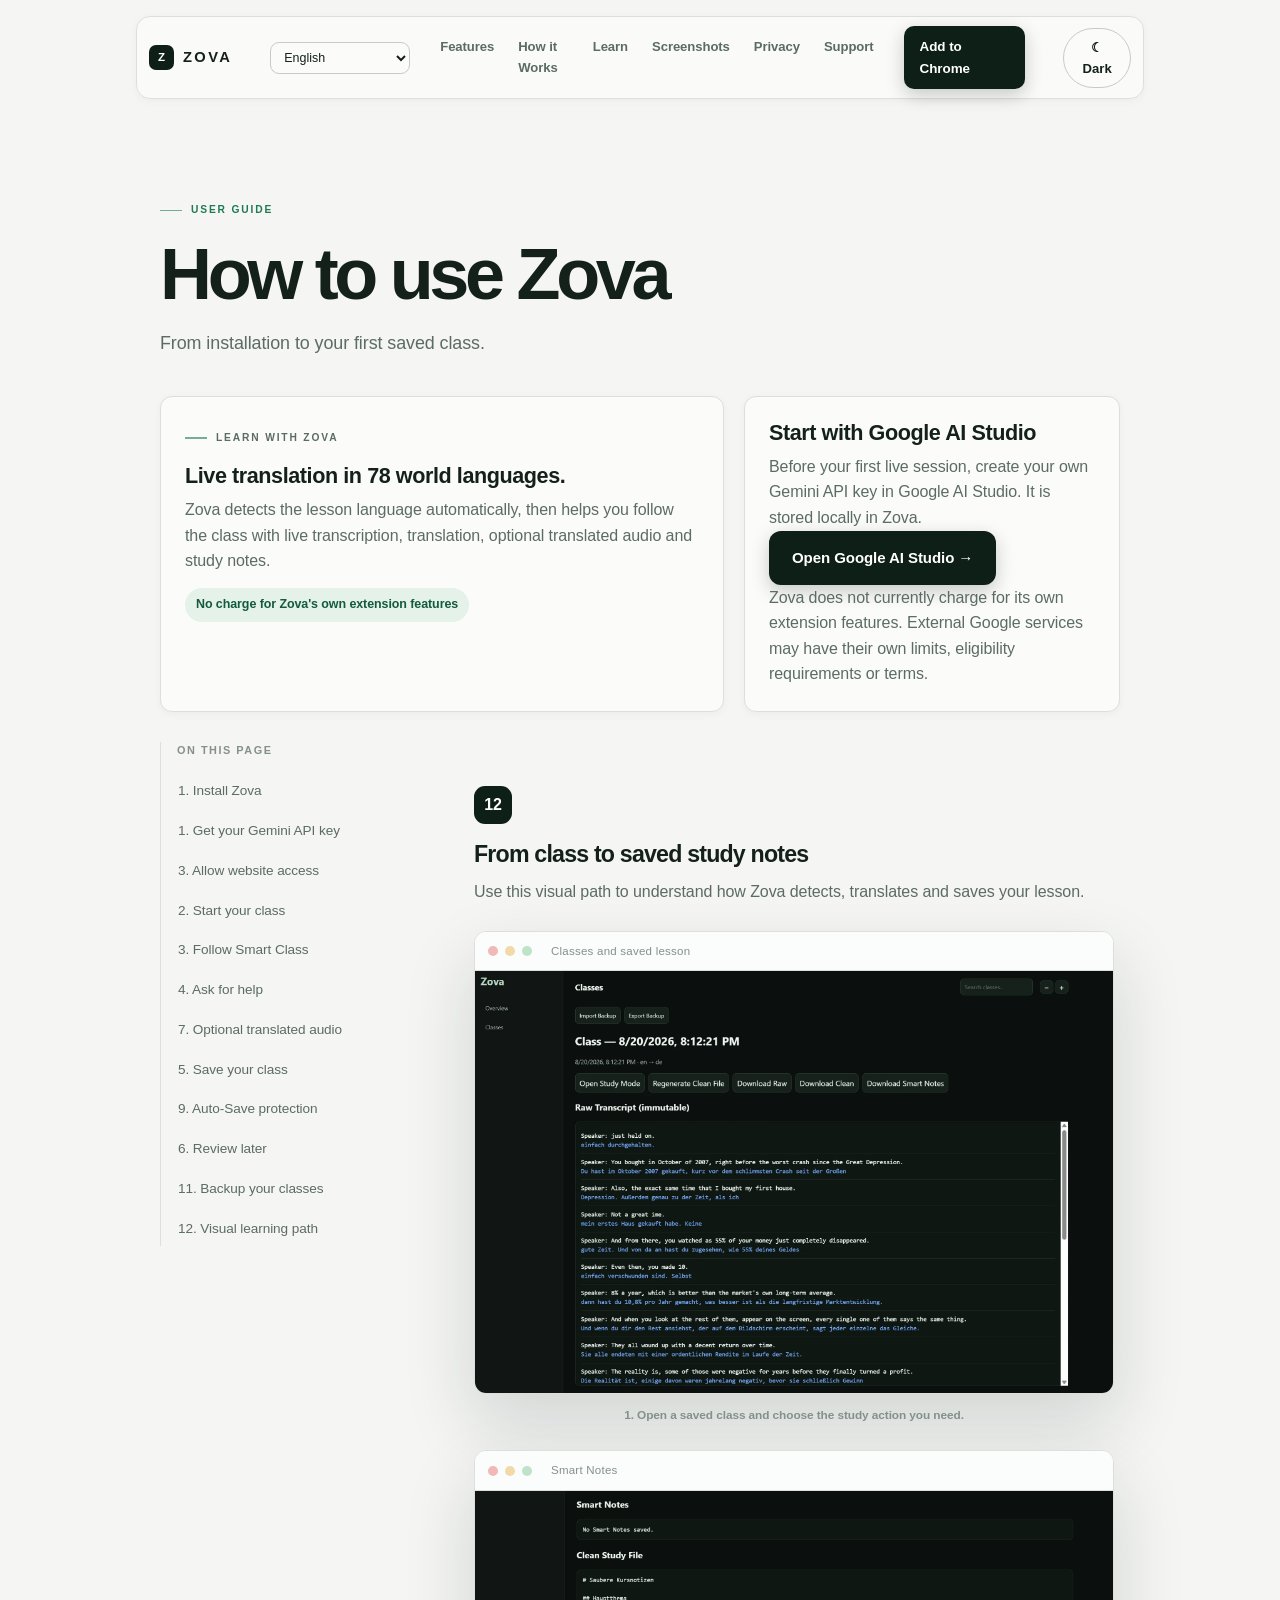
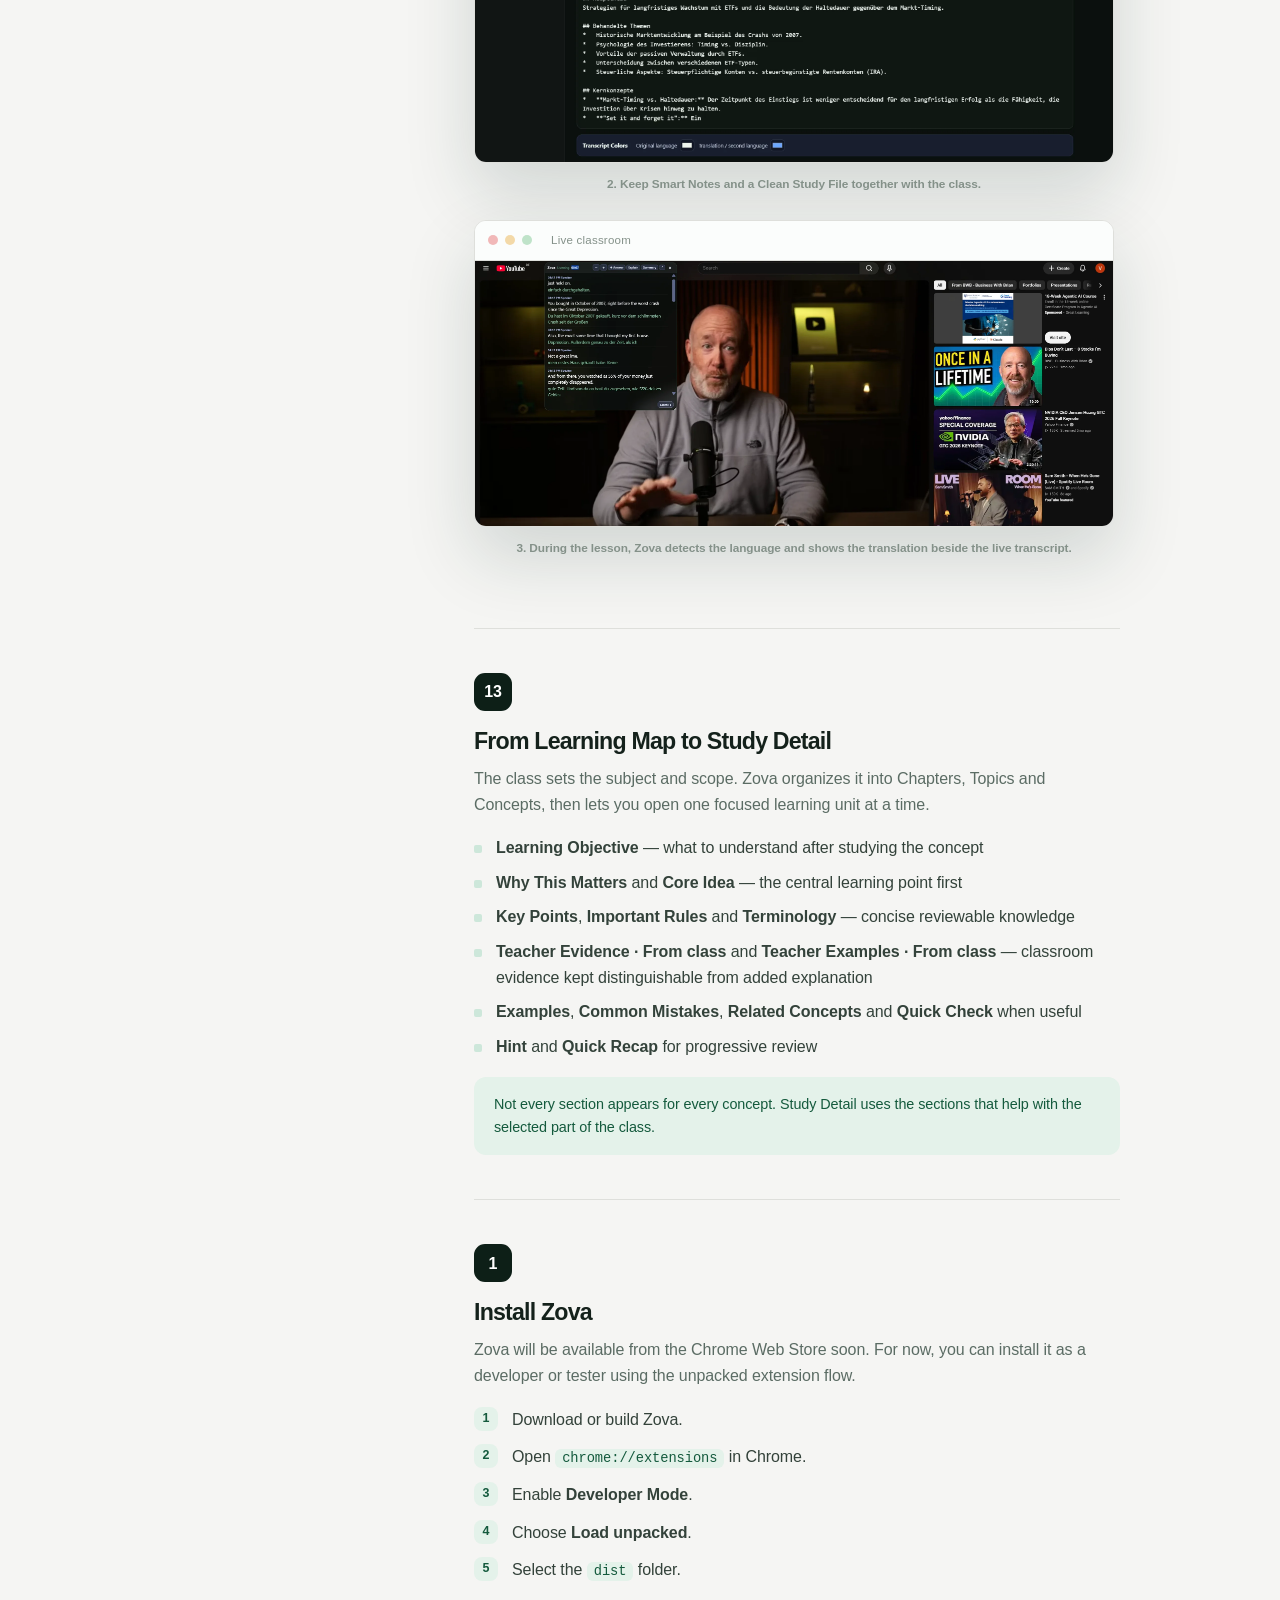
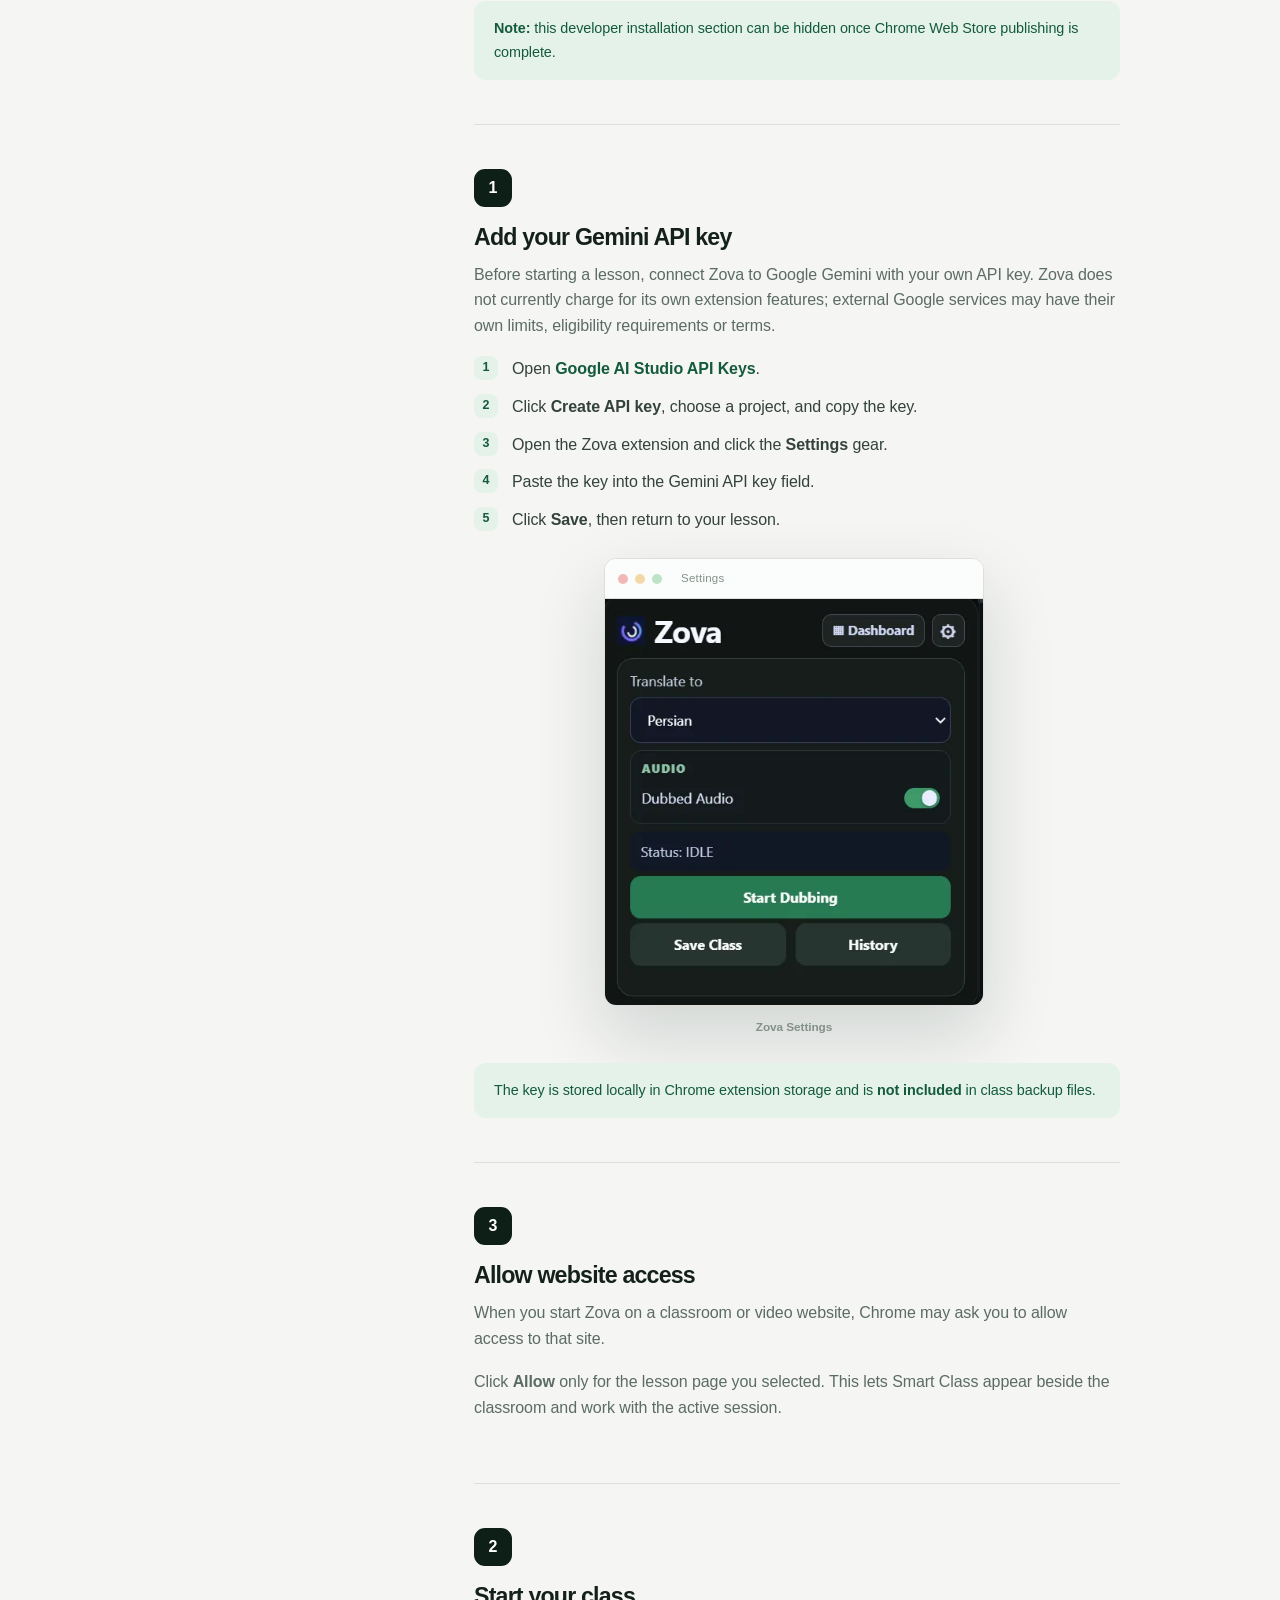
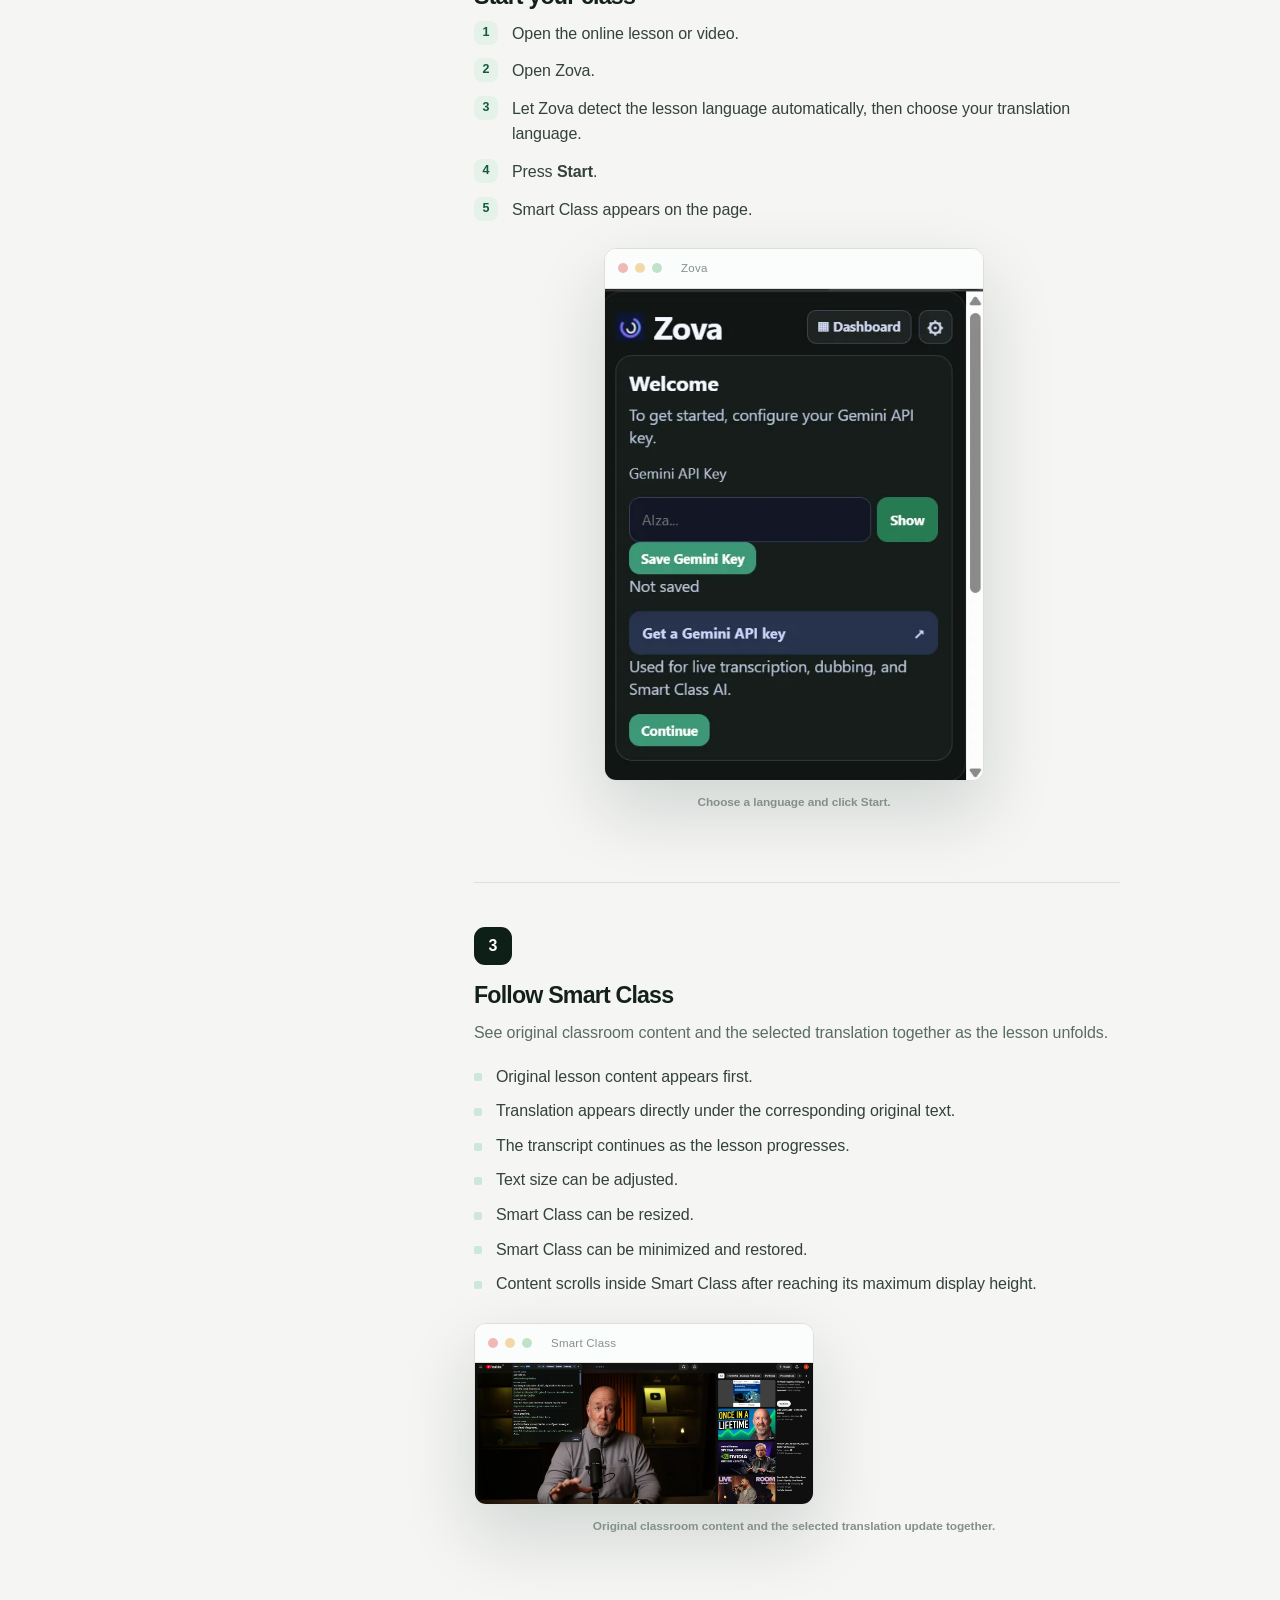
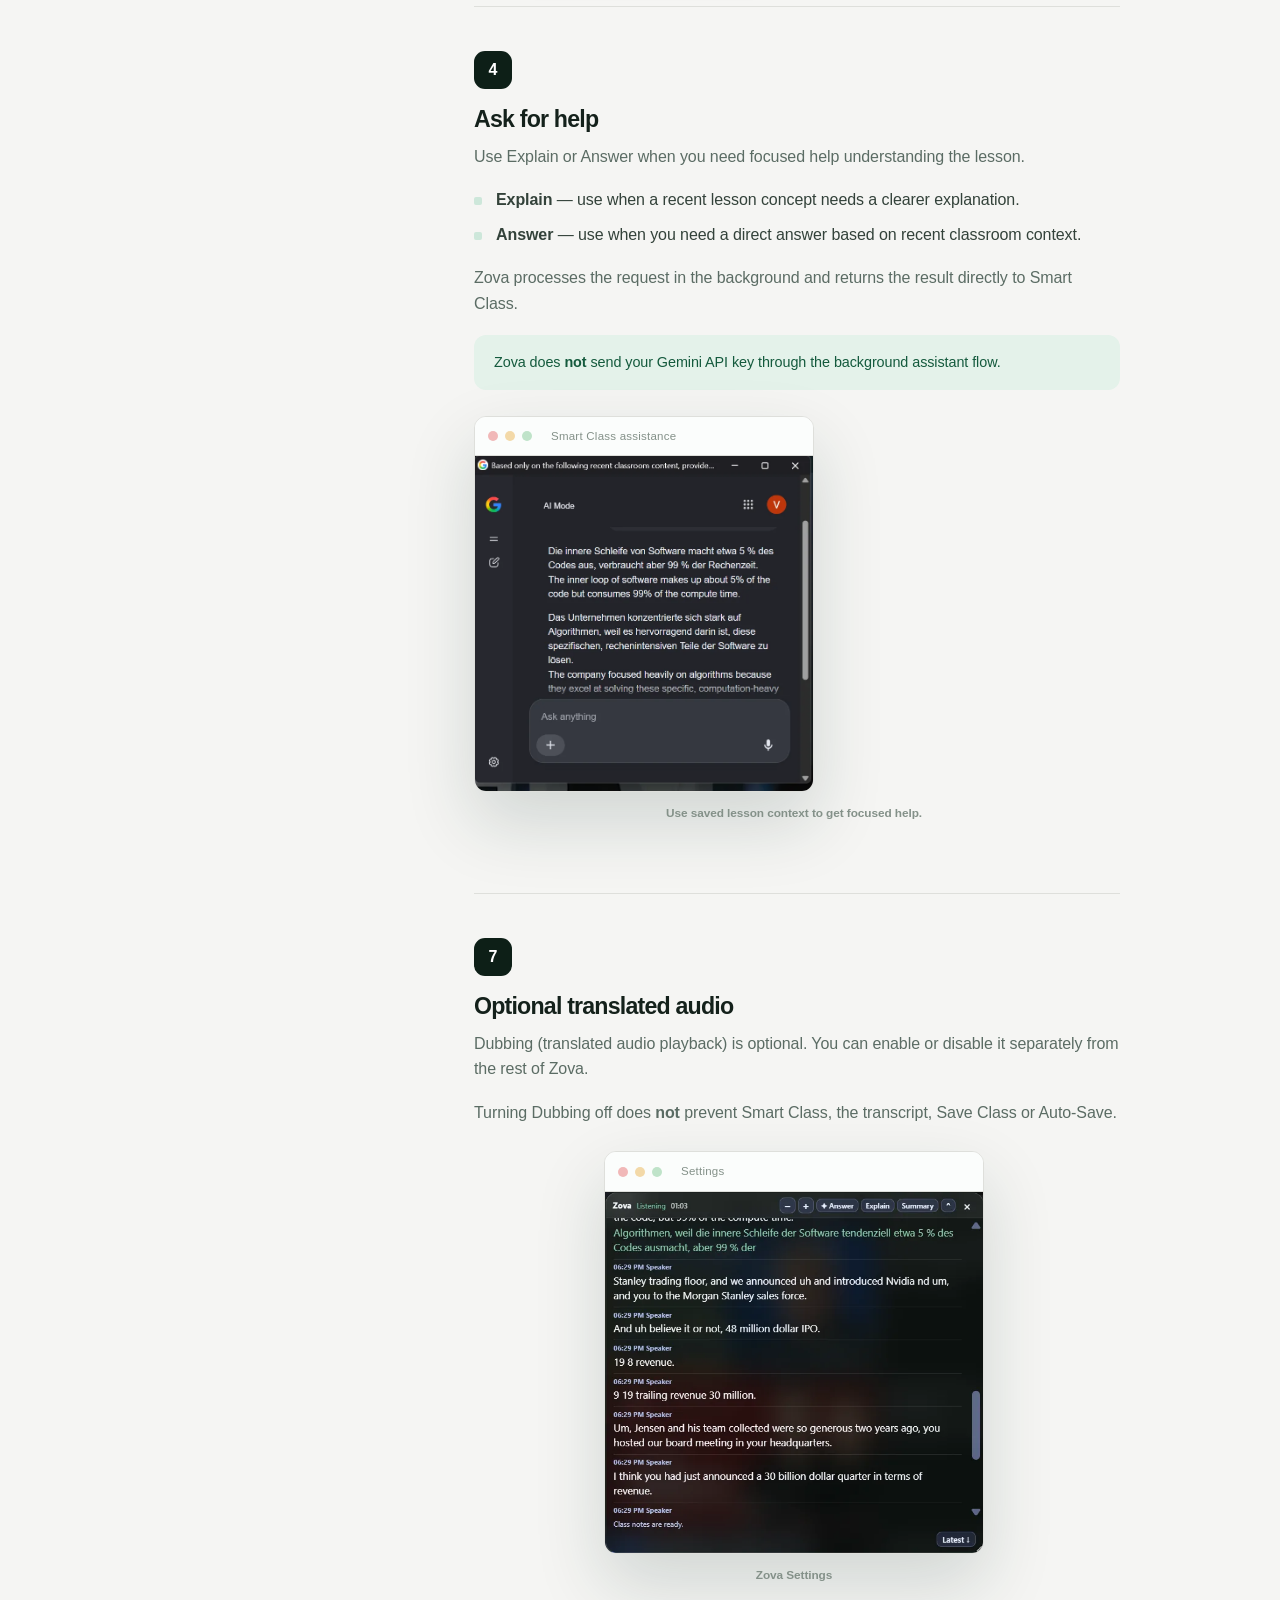
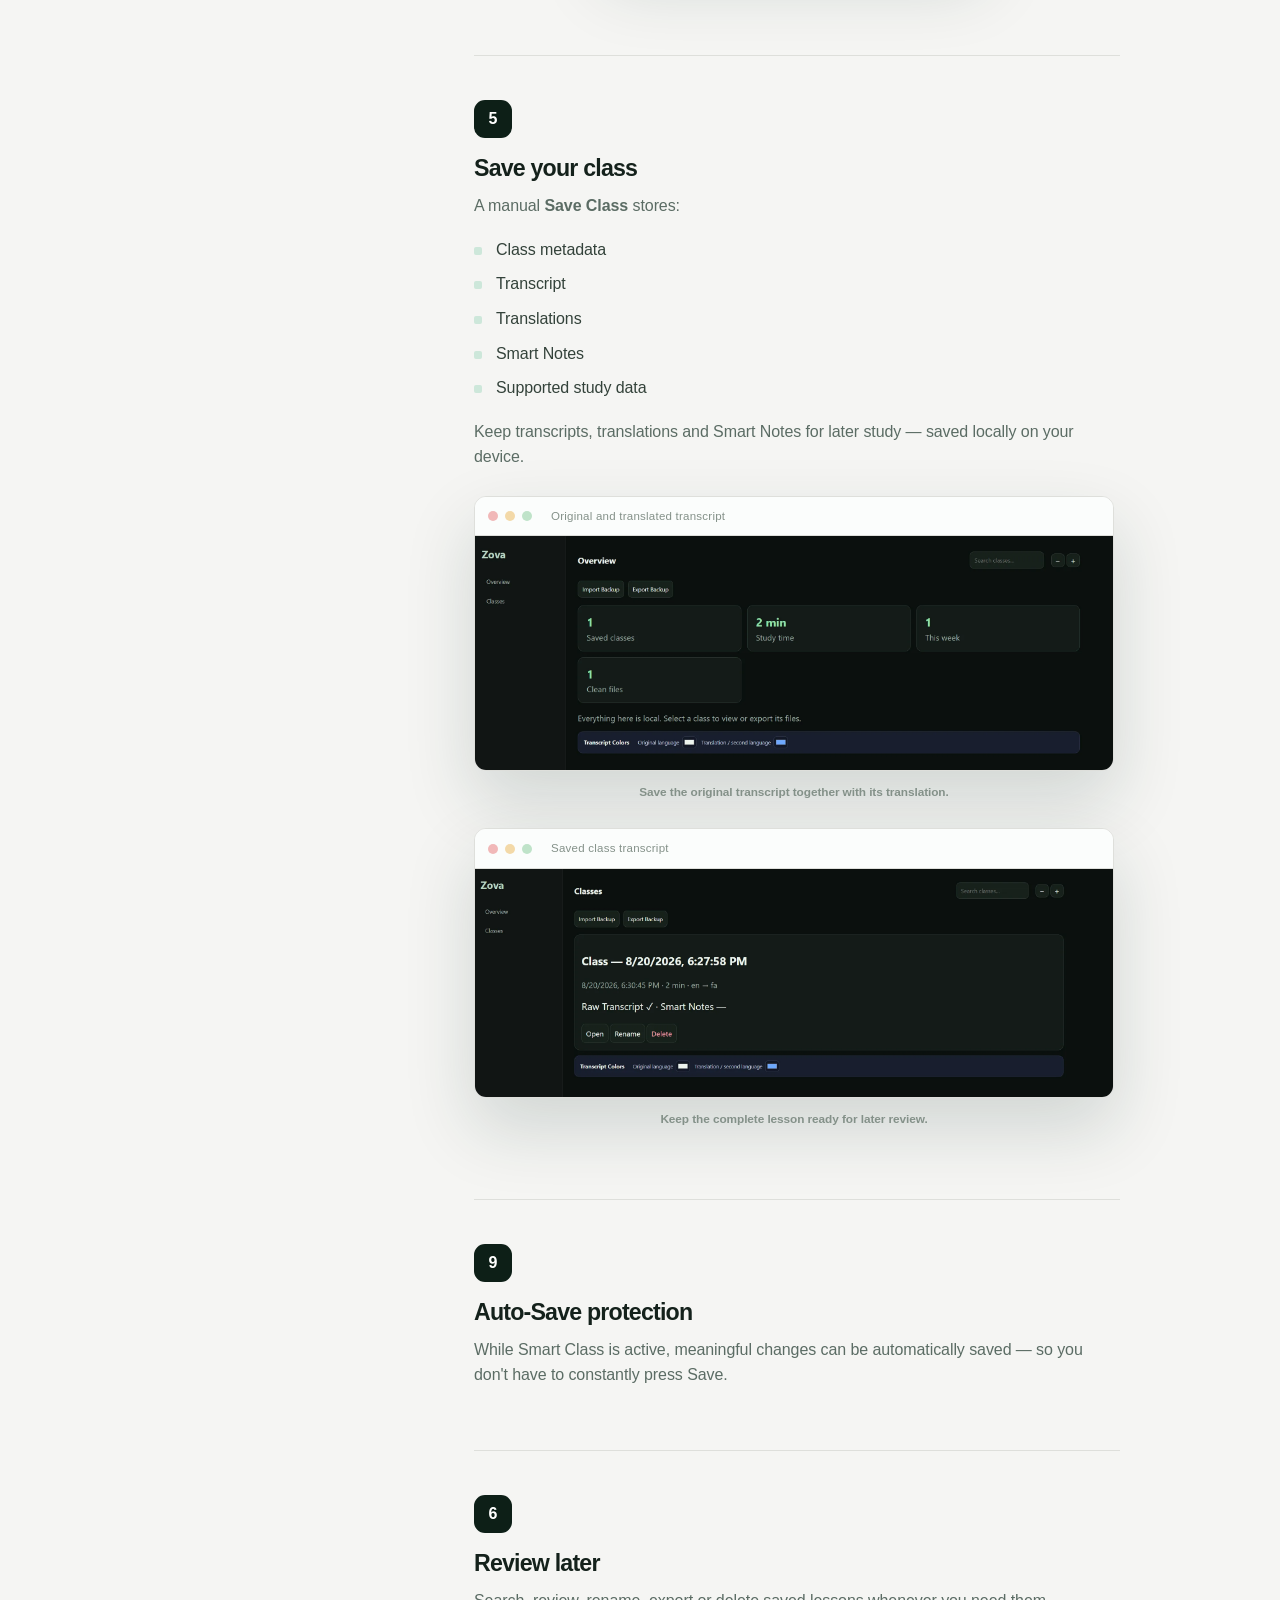
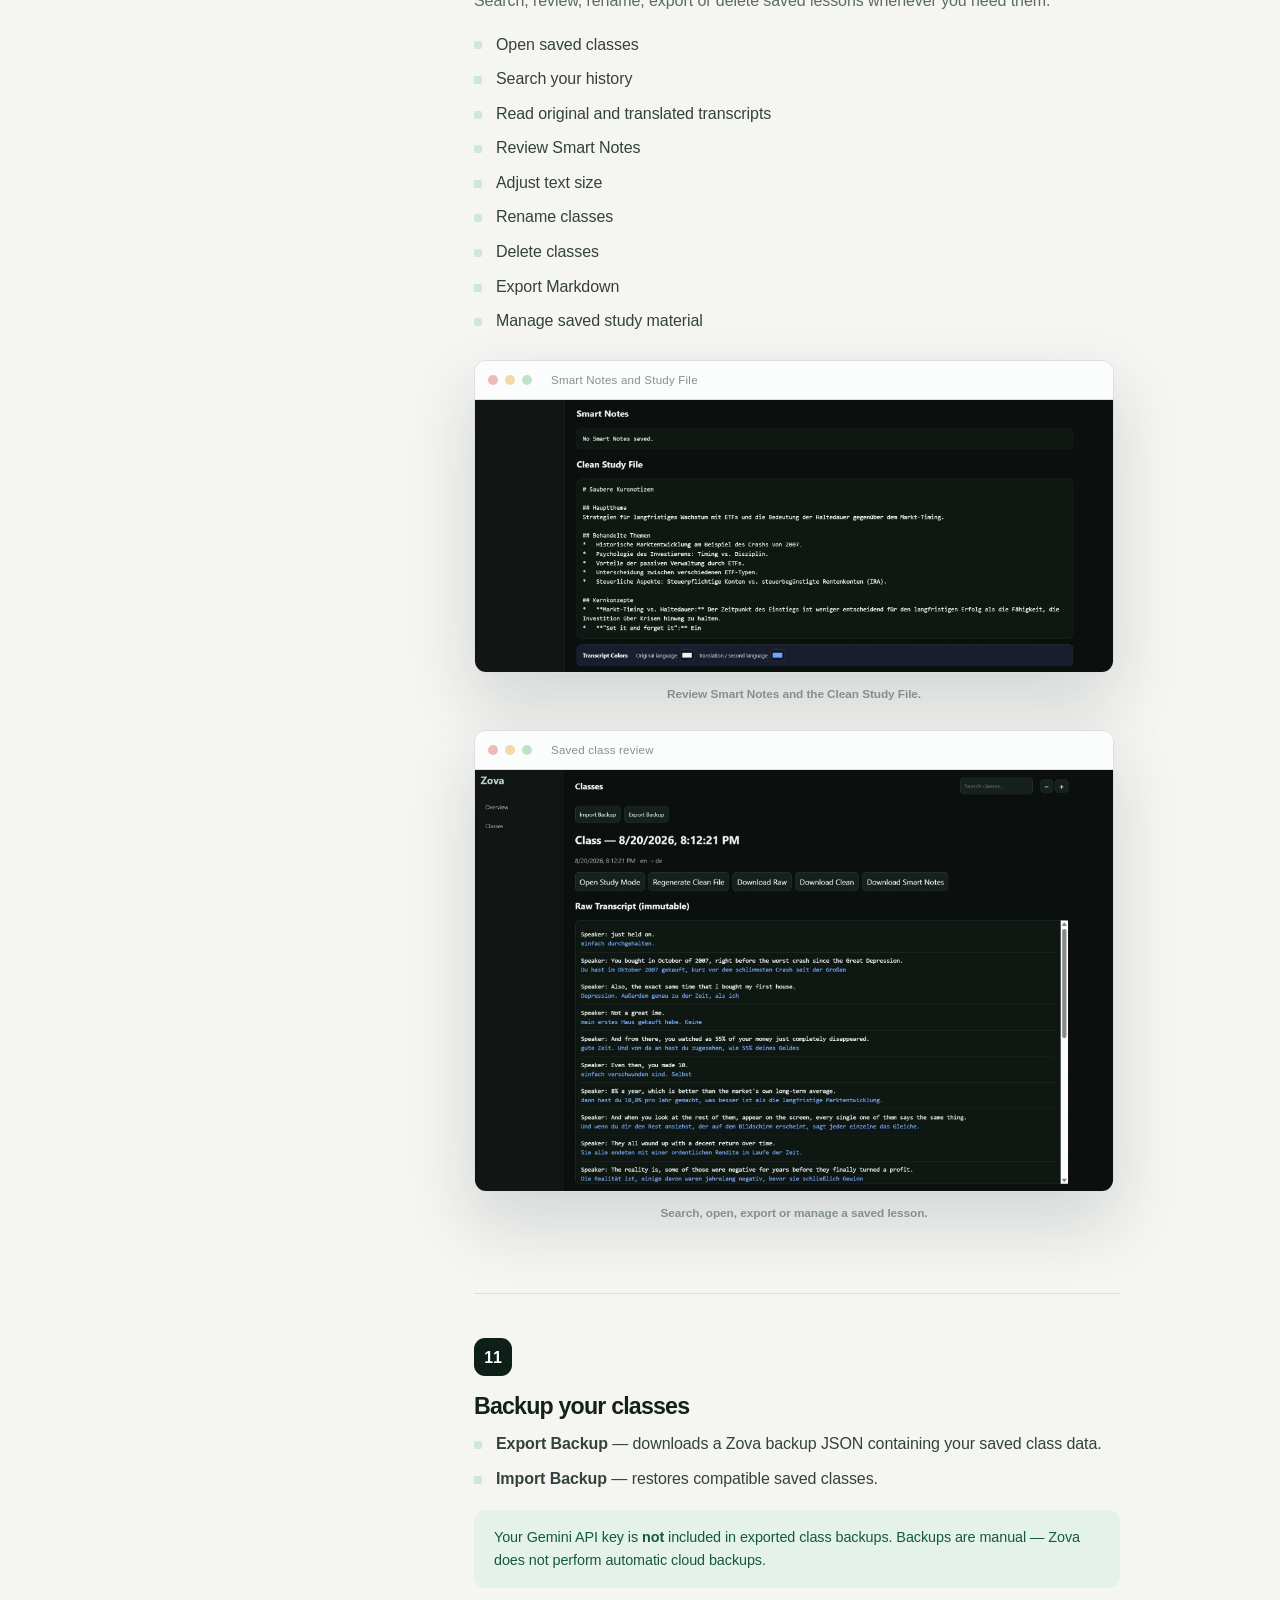
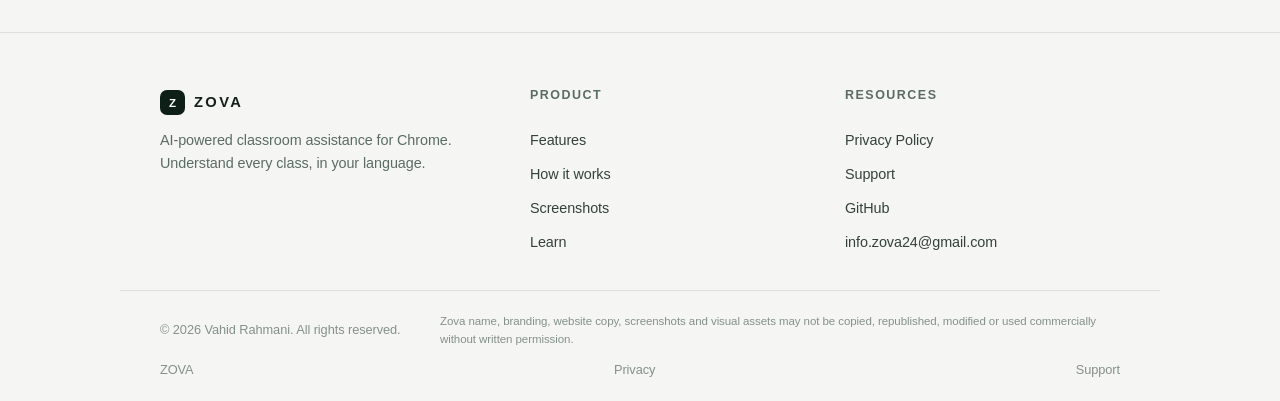
==== commit a5b0c699: "docs: align product messaging with current learning flow" ====
--- a/guide.html
+++ b/guide.html
@@ -52,8 +52,8 @@
   </div>
 
   <div class="guide-intro">
-    <div class="card"><p class="eyebrow" data-i18n="guide.learnEyebrow">Learn with Zova</p><h2 data-i18n="guide.learnTitle">Live translation in 78 world languages.</h2><p data-i18n="guide.learnDescription">Zova detects the lesson language automatically, then helps you follow the class with live transcription, translation, optional translated audio and study notes.</p><span class="free-badge" data-i18n="guide.free">100% free to use</span></div>
-    <div class="card"><h2 data-i18n="guide.googleTitle">Start with Google AI Studio</h2><p data-i18n="guide.googleDescription">Before your first live session, create your own Gemini API key in Google AI Studio. It is stored locally in Zova.</p><a class="btn primary" href="https://aistudio.google.com/app/apikey" target="_blank" rel="noopener" data-i18n="guide.googleButton">Open Google AI Studio →</a><p class="ext" data-i18n="guide.googleNote">Zova is 100% free. Google API limits or terms may apply separately.</p></div>
+    <div class="card"><p class="eyebrow" data-i18n="guide.learnEyebrow">Learn with Zova</p><h2 data-i18n="guide.learnTitle">Live translation in 78 world languages.</h2><p data-i18n="guide.learnDescription">Zova detects the lesson language automatically, then helps you follow the class with live transcription, translation, optional translated audio and study notes.</p><span class="free-badge" data-i18n="guide.free">No charge for Zova's own extension features</span></div>
+    <div class="card"><h2 data-i18n="guide.googleTitle">Start with Google AI Studio</h2><p data-i18n="guide.googleDescription">Before your first live session, create your own Gemini API key in Google AI Studio. It is stored locally in Zova.</p><a class="btn primary" href="https://aistudio.google.com/app/apikey" target="_blank" rel="noopener" data-i18n="guide.googleButton">Open Google AI Studio →</a><p class="ext" data-i18n="guide.googleNote">Zova does not currently charge for its own extension features. External Google services may have their own limits, eligibility requirements or terms.</p></div>
   </div>
 
   <div class="guide-grid">
@@ -80,6 +80,20 @@
         <div class="media"><div class="frame"><div class="frame-bar"><i></i><i></i><i></i><span>Smart Notes</span></div><img src="img/14.webp" alt="Zova Smart Notes and Clean Study File" width="2038" height="1346" loading="lazy" decoding="async"></div><span class="cap" data-i18n="guide.visualCaption2">2. Keep Smart Notes and a Clean Study File together with the class.</span></div>
         <div class="media"><div class="frame"><div class="frame-bar"><i></i><i></i><i></i><span>Live classroom</span></div><img src="img/15.webp" alt="Zova live classroom transcription and translation" width="2038" height="1346" loading="lazy" decoding="async"></div><span class="cap" data-i18n="guide.visualCaption3">3. During the lesson, Zova detects the language and shows the translation beside the live transcript.</span></div>
       </section>
+      <section class="guide-step" id="study-detail">
+        <span class="num">13</span>
+        <h2 data-i18n="guide.studyDetailTitle">From Learning Map to Study Detail</h2>
+        <p data-i18n="guide.studyDetailDescription">The class sets the subject and scope. Zova organizes it into Chapters, Topics and Concepts, then lets you open one focused learning unit at a time.</p>
+        <ul>
+          <li><b>Learning Objective</b> — what to understand after studying the concept</li>
+          <li><b>Why This Matters</b> and <b>Core Idea</b> — the central learning point first</li>
+          <li><b>Key Points</b>, <b>Important Rules</b> and <b>Terminology</b> — concise reviewable knowledge</li>
+          <li><b>Teacher Evidence · From class</b> and <b>Teacher Examples · From class</b> — classroom evidence kept distinguishable from added explanation</li>
+          <li><b>Examples</b>, <b>Common Mistakes</b>, <b>Related Concepts</b> and <b>Quick Check</b> when useful</li>
+          <li><b>Hint</b> and <b>Quick Recap</b> for progressive review</li>
+        </ul>
+        <div class="note"><p data-i18n="guide.studyDetailNote">Not every section appears for every concept. Study Detail uses the sections that help with the selected part of the class.</p></div>
+      </section>
       <section class="guide-step" id="install">
         <span class="num">1</span>
         <h2 data-i18n="guide.installTitle">Install Zova</h2>
@@ -97,7 +111,7 @@
       <section class="guide-step" id="api-key">
         <span class="num">1</span>
         <h2 data-i18n="guide.apiTitle">Add your Gemini API key</h2>
-        <p data-i18n="guide.apiDescription">Before starting a lesson, connect Zova to Google Gemini with your own API key. Zova is 100% free to use; Google API limits or terms may apply separately.</p>
+        <p data-i18n="guide.apiDescription">Before starting a lesson, connect Zova to Google Gemini with your own API key. Zova does not currently charge for its own extension features; external Google services may have their own limits, eligibility requirements or terms.</p>
         <ol>
           <li>Open <a class="link" href="https://aistudio.google.com/app/apikey" target="_blank" rel="noopener">Google AI Studio API Keys</a>.</li>
           <li>Click <b>Create API key</b>, choose a project, and copy the key.</li>
@@ -166,18 +180,17 @@
       <section class="guide-step" id="understand">
         <span class="num">4</span>
         <h2 data-i18n="guide.helpTitle">Ask for help</h2>
-        <p data-i18n="guide.helpDescription">Use Explain, Answer or Summary when you need additional help understanding the lesson.</p>
+        <p data-i18n="guide.helpDescription">Use Explain or Answer when you need focused help understanding the lesson.</p>
         <ul>
           <li><b>Explain</b> — use when a recent lesson concept needs a clearer explanation.</li>
           <li><b>Answer</b> — use when you need a direct answer based on recent classroom context.</li>
-          <li><b>Summary</b> — use when you want a concise review of recent lesson material.</li>
-        </ul>
-        <p data-i18n="guide.helpInstruction">These actions open Google AI Mode in a compact popup and submit bounded recent classroom context.</p>
-        <div class="note"><p>Zova does <b>not</b> send your Gemini API key into Google AI Mode.</p></div>
+        </ul>
+        <p data-i18n="guide.helpInstruction">Zova processes the request in the background and returns the result directly to Smart Class.</p>
+        <div class="note"><p>Zova does <b>not</b> send your Gemini API key through the background assistant flow.</p></div>
         <div class="media">
           <div class="frame portrait" style="max-width:340px">
-            <div class="frame-bar"><i></i><i></i><i></i><span>Google AI Mode</span></div>
-            <img src="img/9.webp" alt="Zova saved class detail view with transcript and translation" width="771" height="763" loading="lazy" decoding="async">
+          <div class="frame-bar"><i></i><i></i><i></i><span>Smart Class assistance</span></div>
+          <img src="img/9.webp" alt="Zova Smart Class assistance for Answer or Explain" width="771" height="763" loading="lazy" decoding="async">
           </div>
           <span class="cap">Use saved lesson context to get focused help.</span>
         </div>
--- a/styles.css
+++ b/styles.css
@@ -467,3 +467,5 @@
 @media(max-width:600px){.site-header{top:7px;margin-inline:8px;border-radius:12px}.hero{padding-block:68px 56px}.hero h1{font-size:clamp(2.55rem,13vw,3.6rem)}.feat-row,.story-step{padding-block:44px}.page-head{padding-top:58px}}
 @media(max-width:920px){.structure-grid{grid-template-columns:repeat(2,1fr)}}
 @media(max-width:560px){.structure-grid{grid-template-columns:1fr}.structure-card{min-height:0}.structure-index{margin-bottom:24px}}
+.google-translate-host{position:fixed!important;left:-10000px!important;top:-10000px!important;width:1px!important;height:1px!important;overflow:hidden!important;opacity:0!important;pointer-events:none!important}
+.goog-te-banner-frame,.skiptranslate iframe{display:none!important}body{top:0!important}
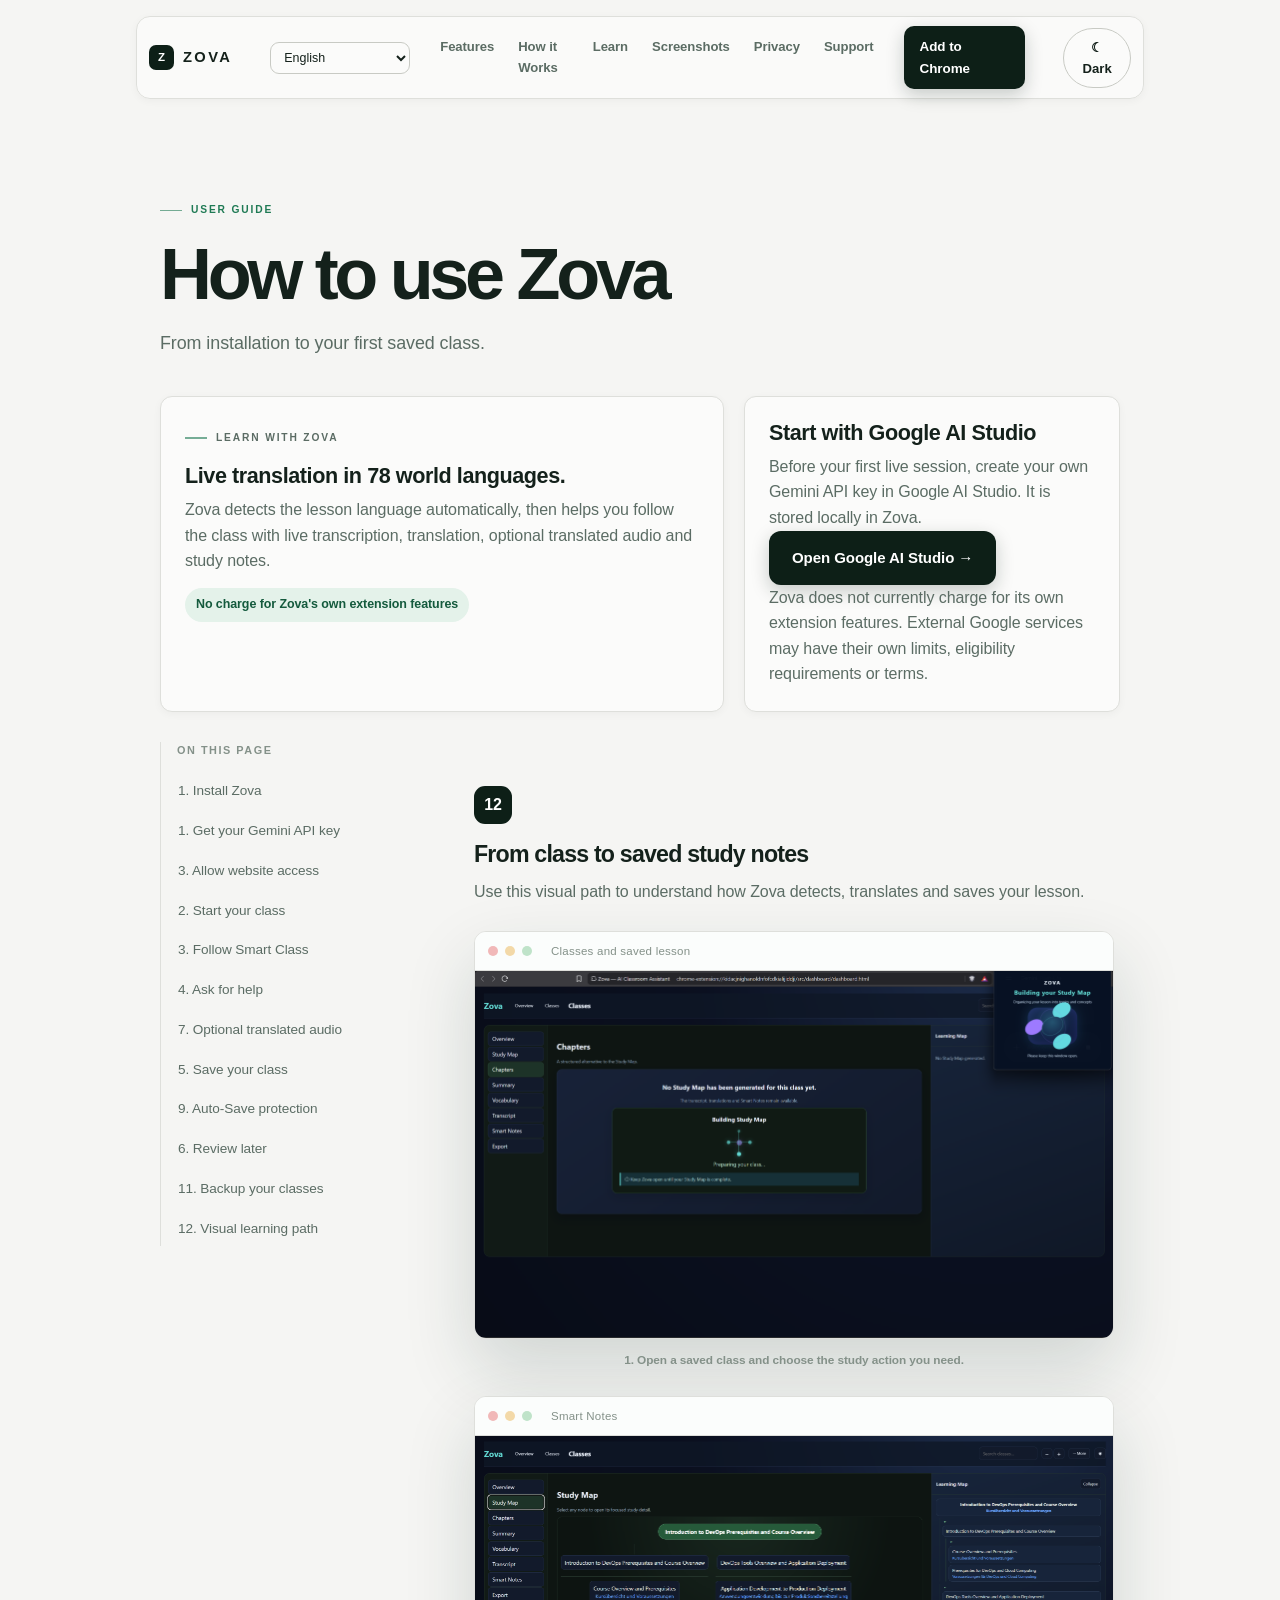
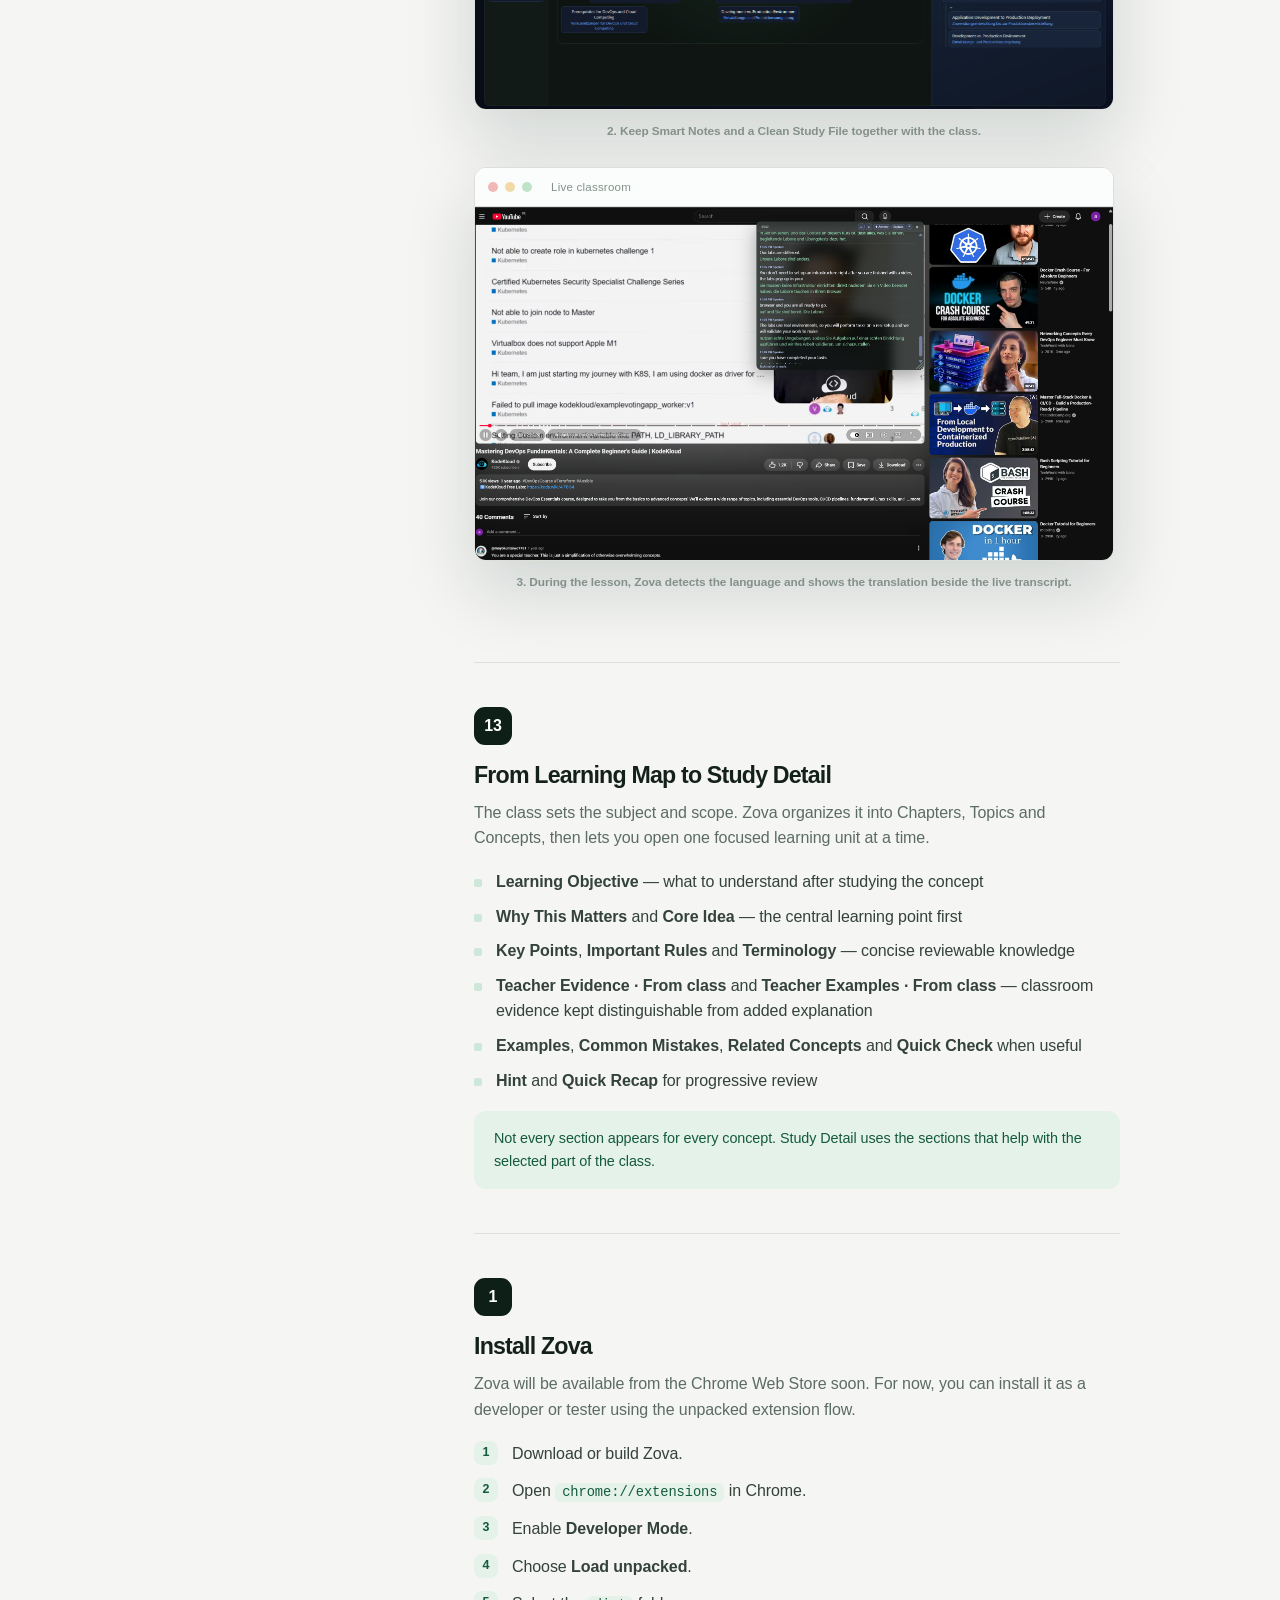
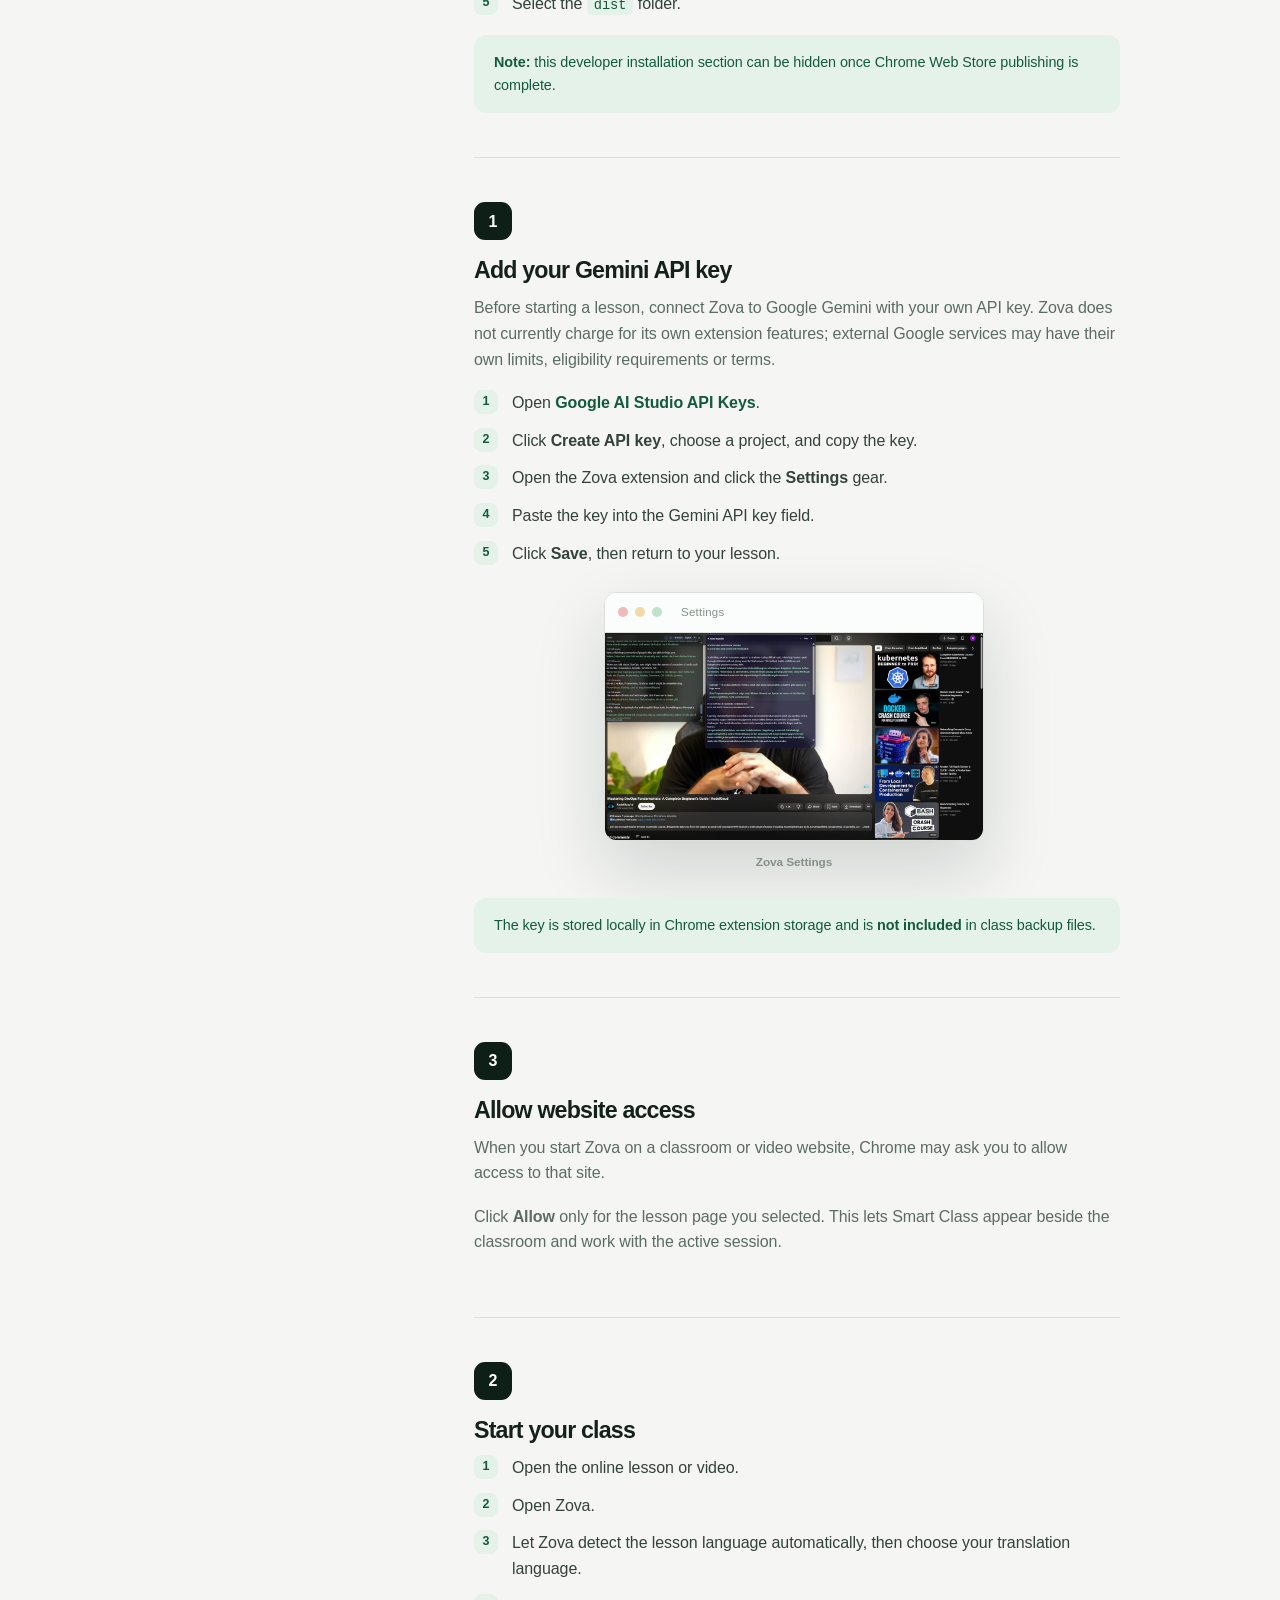
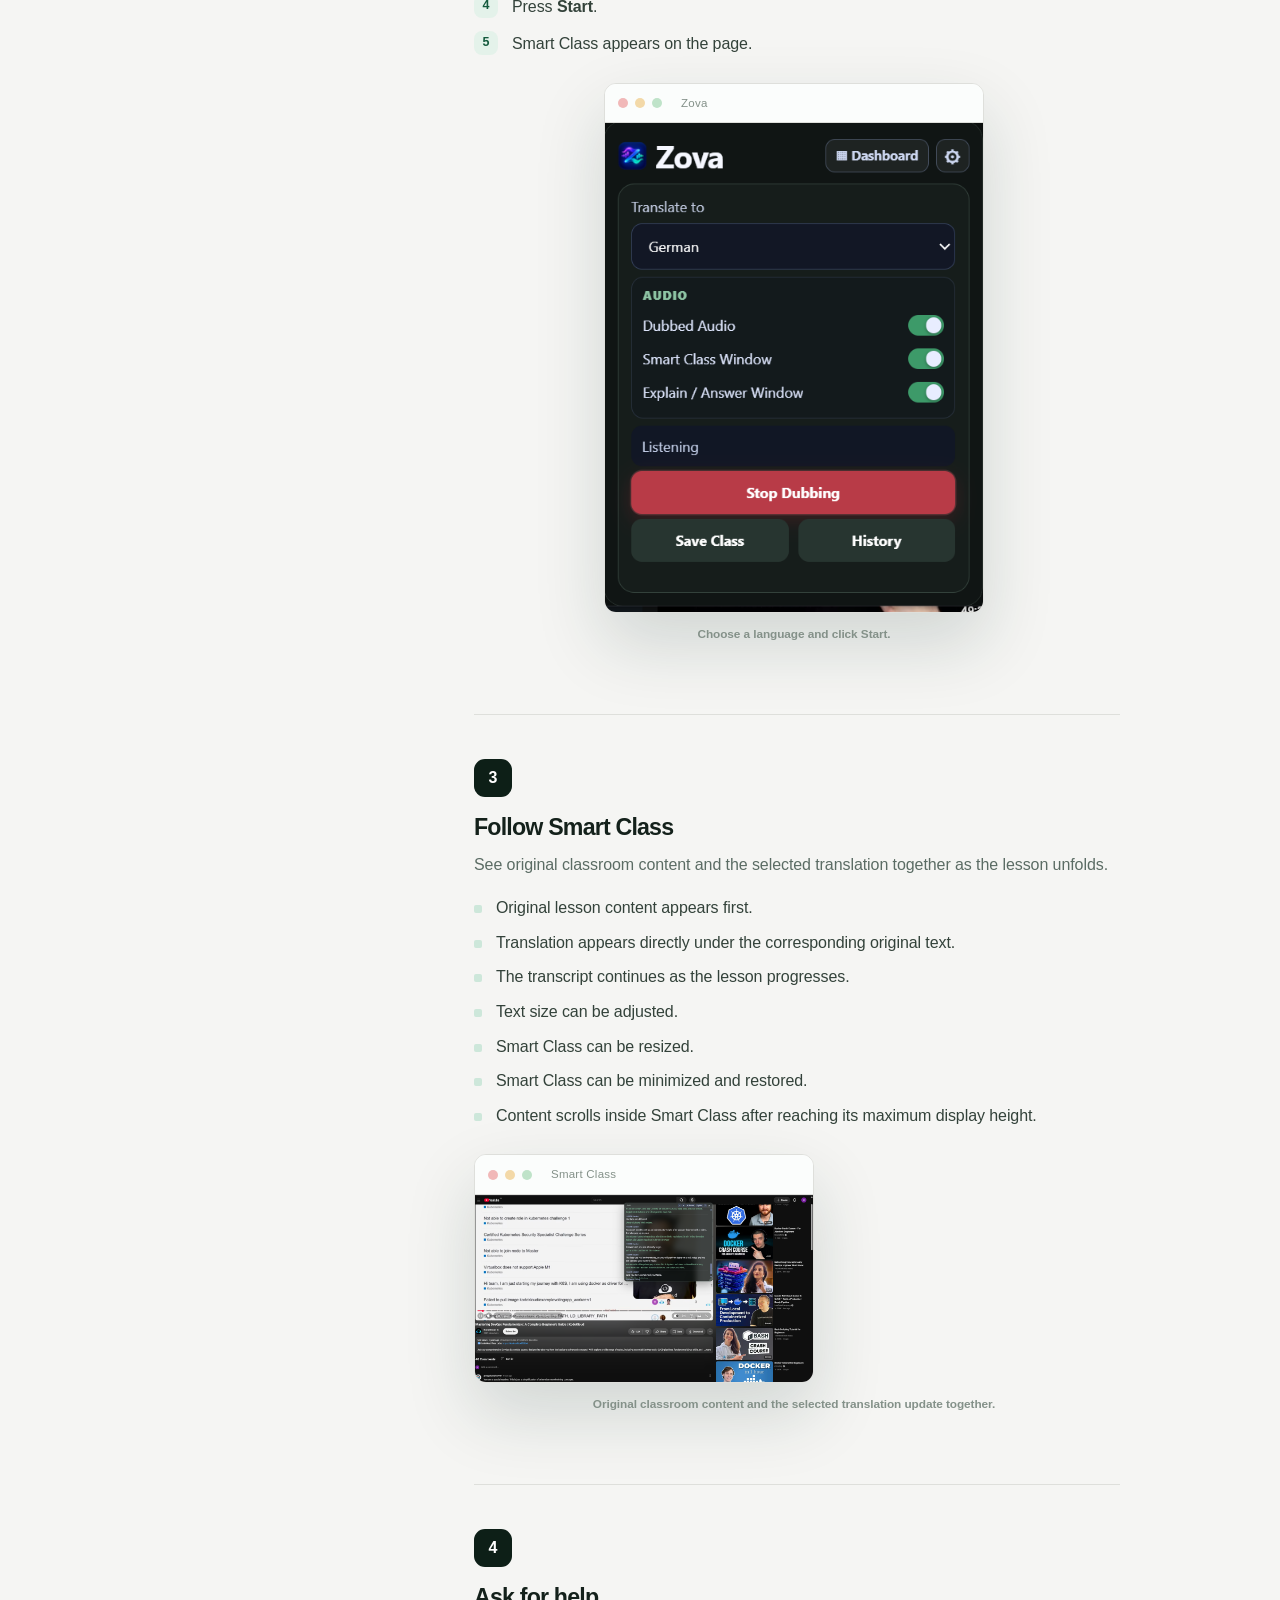
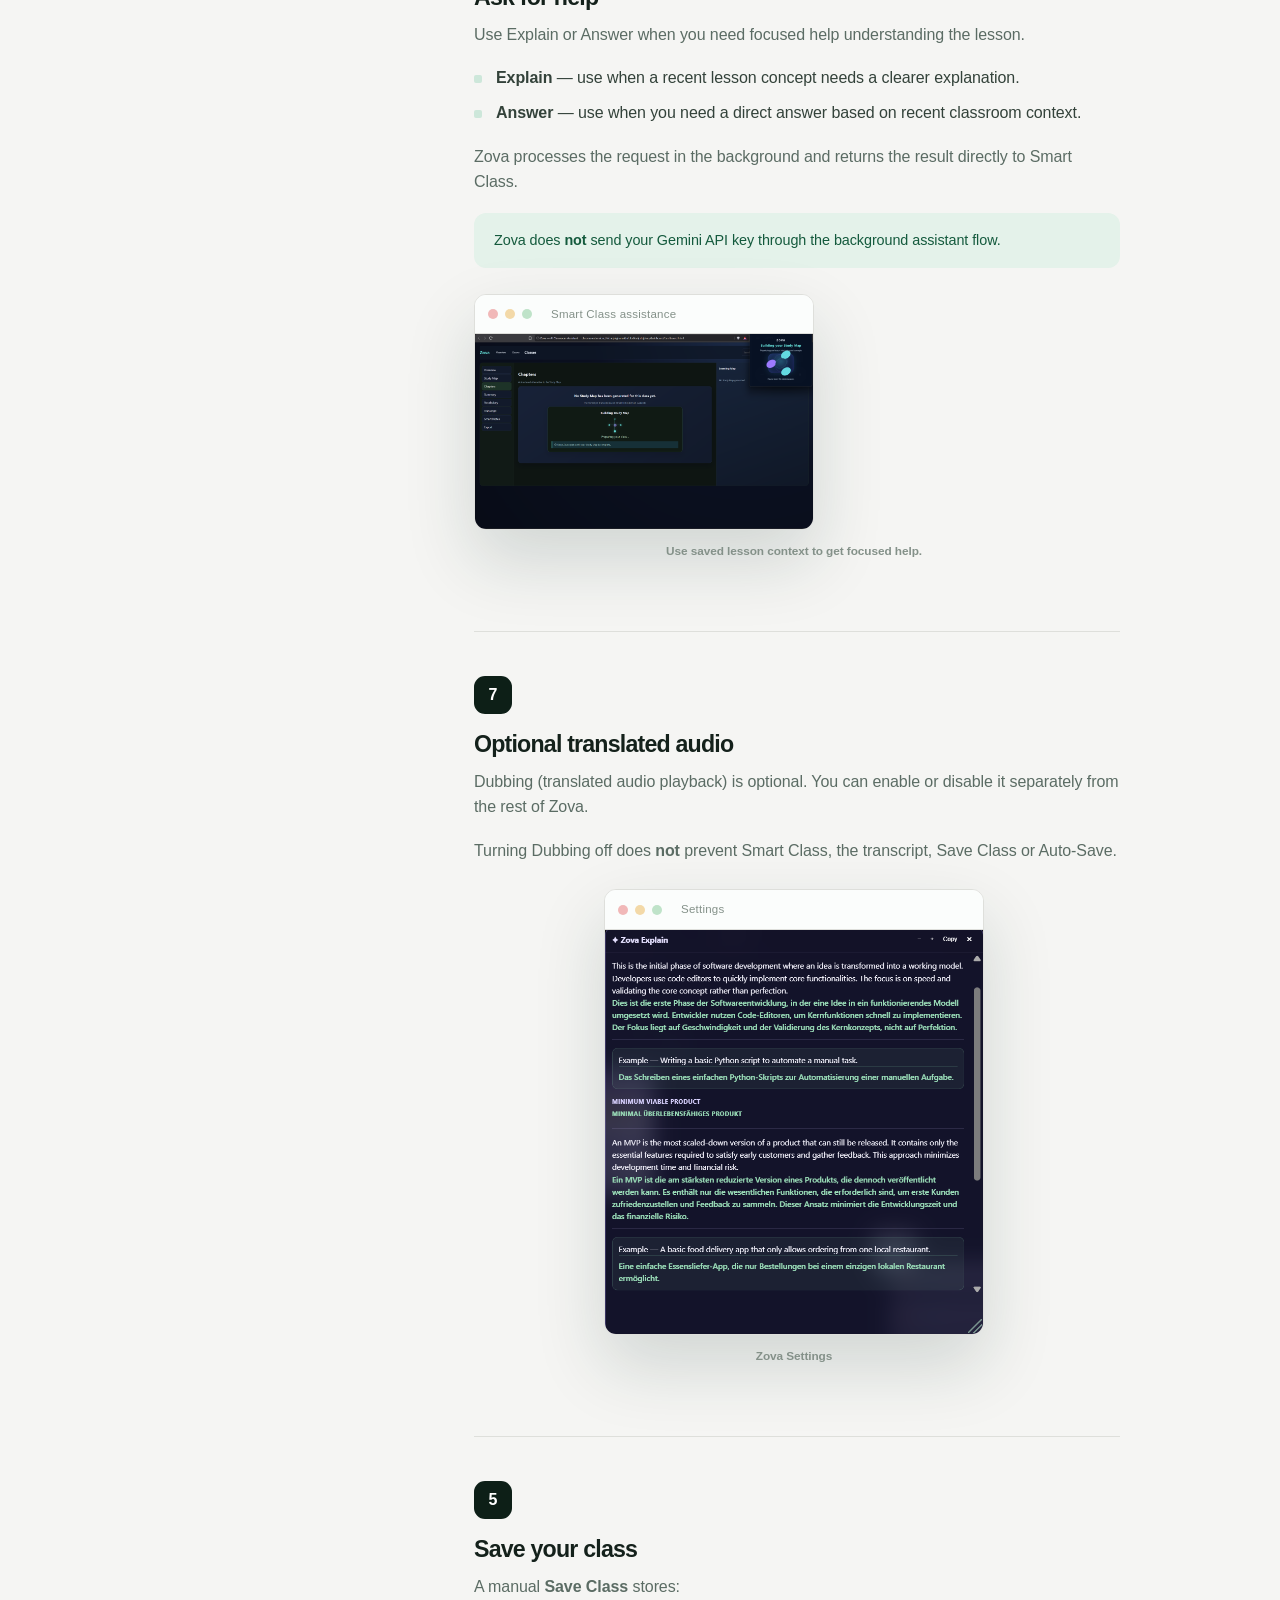
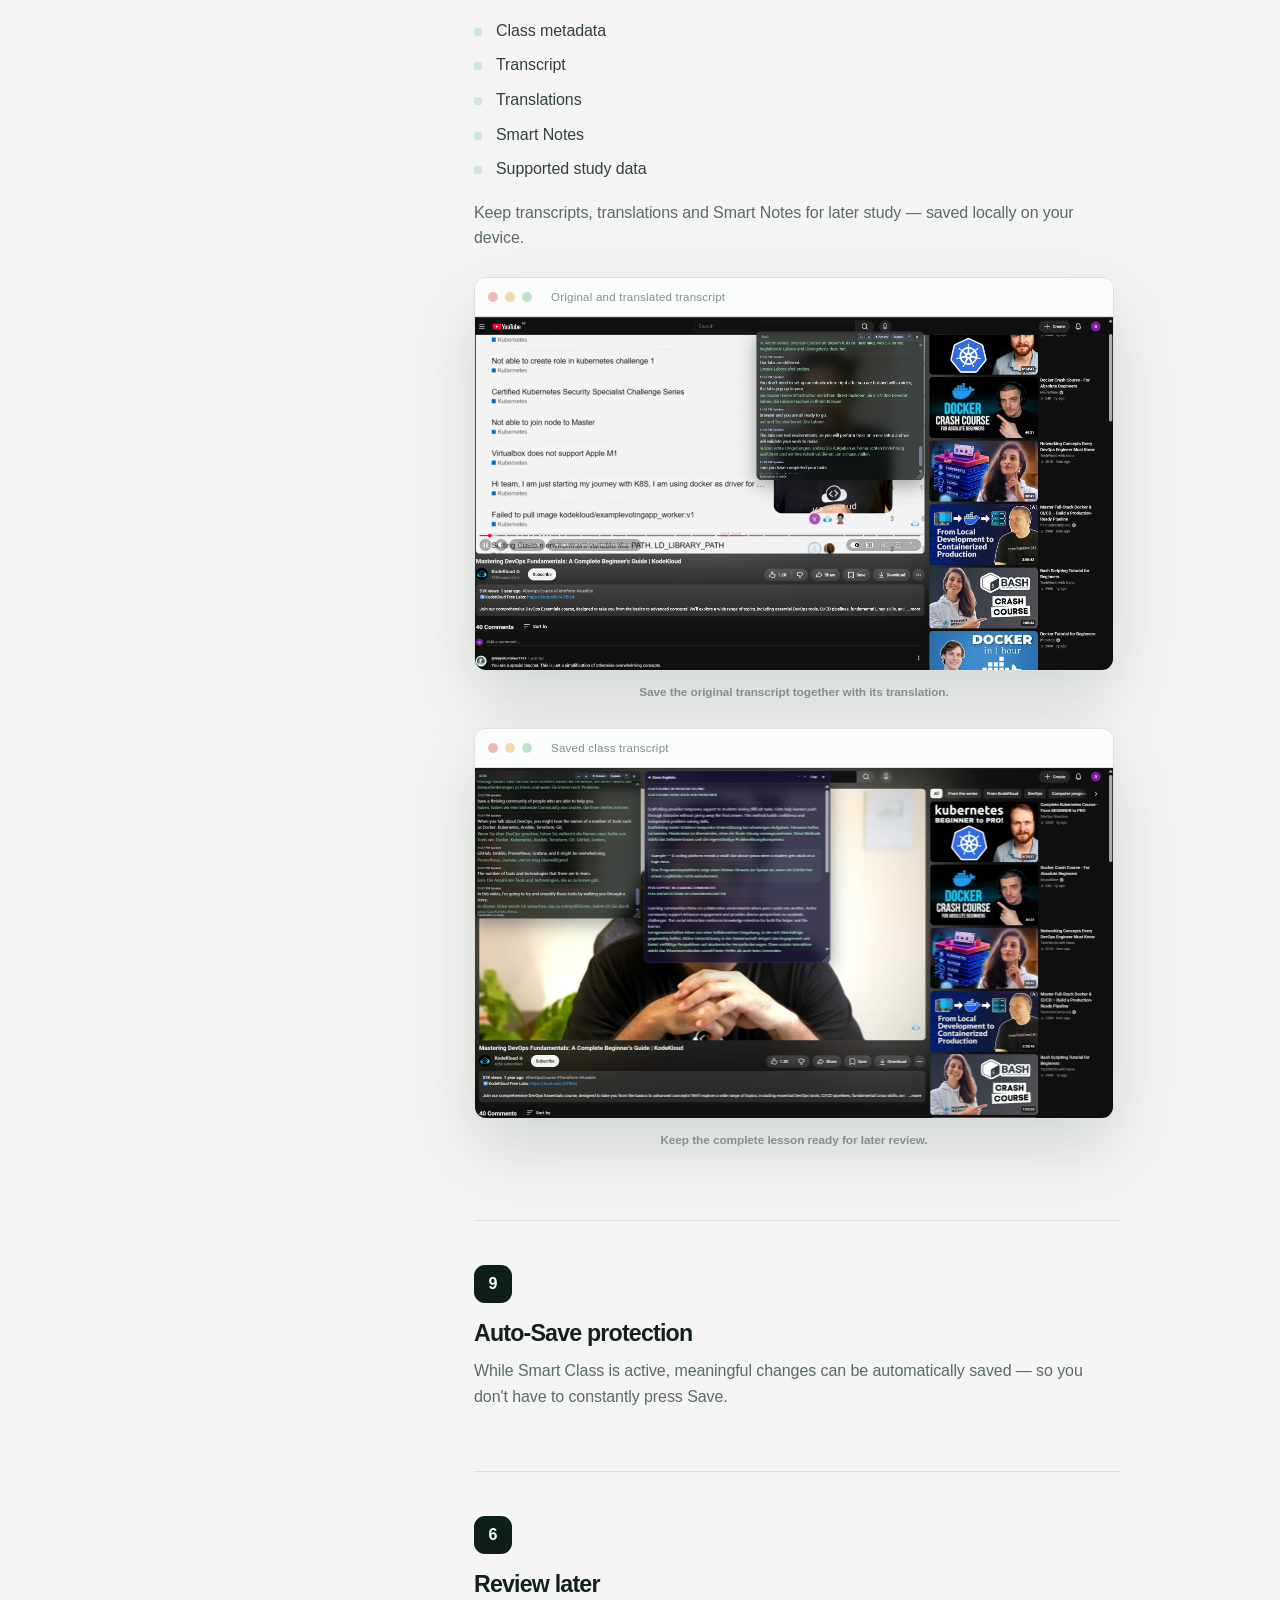
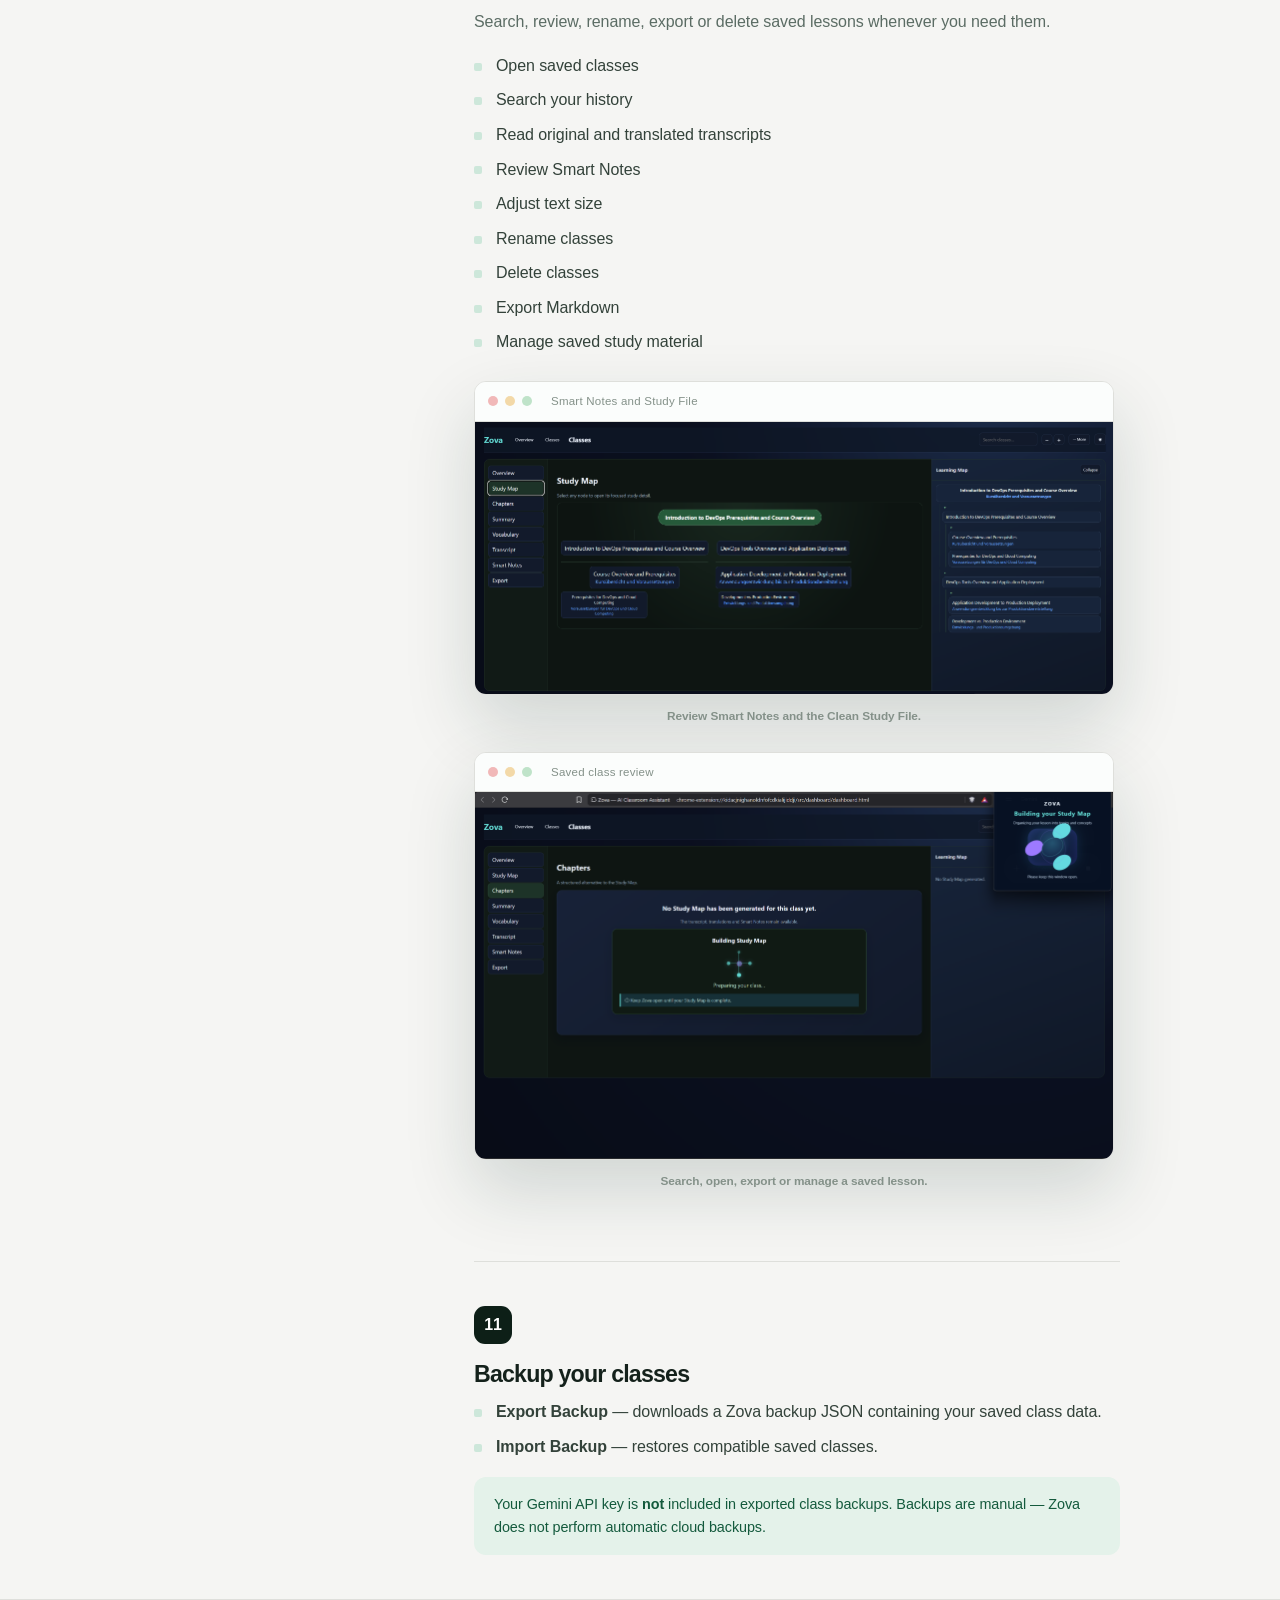
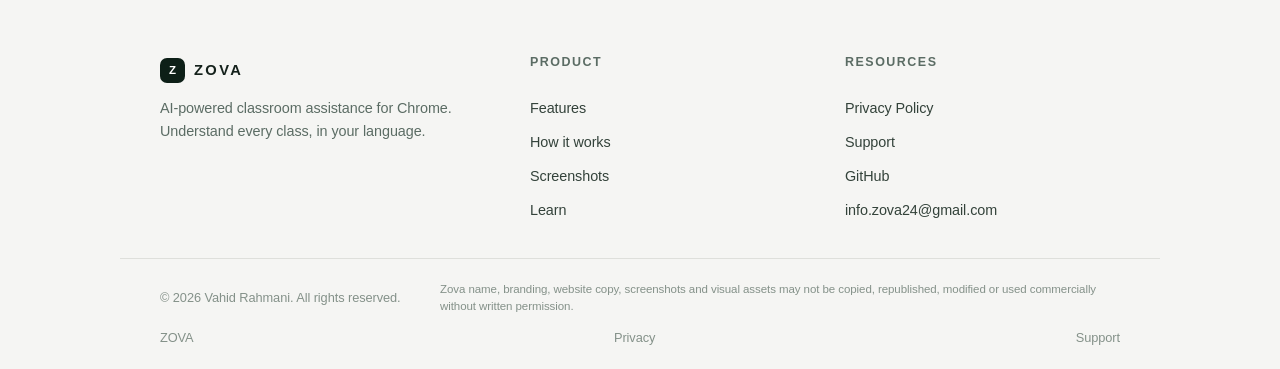
==== commit 2818938a: "assets: prepare Chrome Web Store promotional images" ====
--- a/guide.html
+++ b/guide.html
@@ -6,17 +6,17 @@
 <title>How to use Zova — User Guide</title>
 <meta name="description" content="Learn how to use Zova from installation to your first saved class: install, add your Gemini API key, start a class, use Smart Class and review your lessons.">
 <meta name="robots" content="index,follow">
-<link rel="canonical" href="https://web-lab.com/guide.html">
+<link rel="canonical" href="https://zovasite.vercel.app/guide.html">
 <meta property="og:type" content="website">
 <meta property="og:site_name" content="Zova">
 <meta property="og:title" content="How to use Zova — User Guide">
 <meta property="og:description" content="From installation to your first saved class — a visual step-by-step guide to Zova.">
-<meta property="og:url" content="https://web-lab.com/guide.html">
-<meta property="og:image" content="https://web-lab.com/img/5.webp">
+<meta property="og:url" content="https://zovasite.vercel.app/guide.html">
+<meta property="og:image" content="https://zovasite.vercel.app/img/5.png">
 <meta name="twitter:card" content="summary_large_image">
 <meta name="twitter:title" content="How to use Zova — User Guide">
 <meta name="twitter:description" content="From installation to your first saved class — a visual step-by-step guide to Zova.">
-<meta name="twitter:image" content="https://web-lab.com/img/5.webp">
+<meta name="twitter:image" content="https://zovasite.vercel.app/img/5.png">
 <link rel="icon" type="image/svg+xml" href="favicon.svg">
 <link rel="stylesheet" href="styles.css">
 <script defer src="script.js"></script>
@@ -40,7 +40,7 @@
     <a href="support.html">Support</a>
   </nav>
   <!-- Chrome Web Store URL: replace href="#" when available -->
-  <a class="btn store small" href="https://chromewebstore.google.com/detail/menedjcoiemocjmcjajjbcondloeinkh" target="_blank" rel="noopener"><svg width="15" height="15" aria-hidden="true"><use href="#i-chrome"/></svg>Add to Chrome</a>
+  <a class="btn store small" href="#install"><svg width="15" height="15" aria-hidden="true"><use href="#i-chrome"/></svg>Coming to Chrome Web Store</a>
   <button class="theme-toggle" type="button" aria-label="Toggle dark mode">☾ Dark</button><button class="menu-btn" aria-label="Open navigation" aria-expanded="false">☰</button>
 </header>
 
@@ -76,9 +76,9 @@
     <div class="guide">
       <section class="guide-step" id="visual-notes">
         <span class="num">12</span><h2 data-i18n="guide.visualTitle">From class to saved study notes</h2><p data-i18n="guide.visualDescription">Use this visual path to understand how Zova detects, translates and saves your lesson.</p>
-        <div class="media"><div class="frame"><div class="frame-bar"><i></i><i></i><i></i><span>Classes and saved lesson</span></div><img src="img/13.webp" alt="Zova Classes page with a saved class and study controls" width="2038" height="1346" loading="lazy" decoding="async"></div><span class="cap" data-i18n="guide.visualCaption1">1. Open a saved class and choose the study action you need.</span></div>
-        <div class="media"><div class="frame"><div class="frame-bar"><i></i><i></i><i></i><span>Smart Notes</span></div><img src="img/14.webp" alt="Zova Smart Notes and Clean Study File" width="2038" height="1346" loading="lazy" decoding="async"></div><span class="cap" data-i18n="guide.visualCaption2">2. Keep Smart Notes and a Clean Study File together with the class.</span></div>
-        <div class="media"><div class="frame"><div class="frame-bar"><i></i><i></i><i></i><span>Live classroom</span></div><img src="img/15.webp" alt="Zova live classroom transcription and translation" width="2038" height="1346" loading="lazy" decoding="async"></div><span class="cap" data-i18n="guide.visualCaption3">3. During the lesson, Zova detects the language and shows the translation beside the live transcript.</span></div>
+        <div class="media"><div class="frame"><div class="frame-bar"><i></i><i></i><i></i><span>Classes and saved lesson</span></div><img src="img/13.png" alt="Zova Classes page with a saved class and study controls" width="2038" height="1346" loading="lazy" decoding="async"></div><span class="cap" data-i18n="guide.visualCaption1">1. Open a saved class and choose the study action you need.</span></div>
+        <div class="media"><div class="frame"><div class="frame-bar"><i></i><i></i><i></i><span>Smart Notes</span></div><img src="img/14.png" alt="Zova Smart Notes and Clean Study File" width="2038" height="1346" loading="lazy" decoding="async"></div><span class="cap" data-i18n="guide.visualCaption2">2. Keep Smart Notes and a Clean Study File together with the class.</span></div>
+        <div class="media"><div class="frame"><div class="frame-bar"><i></i><i></i><i></i><span>Live classroom</span></div><img src="img/15.png" alt="Zova live classroom transcription and translation" width="2038" height="1346" loading="lazy" decoding="async"></div><span class="cap" data-i18n="guide.visualCaption3">3. During the lesson, Zova detects the language and shows the translation beside the live transcript.</span></div>
       </section>
       <section class="guide-step" id="study-detail">
         <span class="num">13</span>
@@ -122,7 +122,7 @@
         <div class="media">
           <div class="frame portrait" style="max-width:380px">
             <div class="frame-bar"><i></i><i></i><i></i><span>Settings</span></div>
-            <img src="img/3.webp" alt="Zova Settings where you paste your Gemini API key" width="480" height="516" loading="lazy" decoding="async">
+            <img src="img/3.png" alt="Zova Settings where you paste your Gemini API key" width="480" height="516" loading="lazy" decoding="async">
           </div>
           <span class="cap">Zova Settings</span>
         </div>
@@ -149,7 +149,7 @@
         <div class="media">
           <div class="frame portrait" style="max-width:380px">
             <div class="frame-bar"><i></i><i></i><i></i><span>Zova</span></div>
-            <img src="img/1.webp" alt="Zova popup to choose a language and start the classroom session" width="470" height="611" loading="lazy" decoding="async">
+            <img src="img/1.png" alt="Zova popup to choose a language and start the classroom session" width="470" height="611" loading="lazy" decoding="async">
           </div>
           <span class="cap">Choose a language and click Start.</span>
         </div>
@@ -171,7 +171,7 @@
         <div class="media">
           <div class="frame portrait" style="max-width:340px">
             <div class="frame-bar"><i></i><i></i><i></i><span>Smart Class</span></div>
-            <img src="img/15.webp" alt="Zova Smart Class showing original classroom content and selected translation" width="2038" height="1346" loading="lazy" decoding="async">
+            <img src="img/15.png" alt="Zova Smart Class showing original classroom content and selected translation" width="2038" height="1346" loading="lazy" decoding="async">
           </div>
           <span class="cap">Original classroom content and the selected translation update together.</span>
         </div>
@@ -190,7 +190,7 @@
         <div class="media">
           <div class="frame portrait" style="max-width:340px">
           <div class="frame-bar"><i></i><i></i><i></i><span>Smart Class assistance</span></div>
-          <img src="img/9.webp" alt="Zova Smart Class assistance for Answer or Explain" width="771" height="763" loading="lazy" decoding="async">
+          <img src="img/9.png" alt="Zova Smart Class assistance for Answer or Explain" width="771" height="763" loading="lazy" decoding="async">
           </div>
           <span class="cap">Use saved lesson context to get focused help.</span>
         </div>
@@ -204,7 +204,7 @@
         <div class="media">
           <div class="frame portrait" style="max-width:380px">
             <div class="frame-bar"><i></i><i></i><i></i><span>Settings</span></div>
-            <img src="img/7.webp" alt="Zova Settings with optional translated audio controls" width="619" height="592" loading="lazy" decoding="async">
+            <img src="img/7.png" alt="Zova Settings with optional translated audio controls" width="619" height="592" loading="lazy" decoding="async">
           </div>
           <span class="cap">Zova Settings</span>
         </div>
@@ -222,8 +222,8 @@
           <li>Supported study data</li>
         </ul>
         <p data-i18n="guide.saveDescription">Keep transcripts, translations and Smart Notes for later study — saved locally on your device.</p>
-        <div class="media"><div class="frame"><div class="frame-bar"><i></i><i></i><i></i><span>Original and translated transcript</span></div><img src="img/11.webp" alt="Original and translated transcript saved for later study" width="2002" height="734" loading="lazy" decoding="async"></div><span class="cap">Save the original transcript together with its translation.</span></div>
-        <div class="media"><div class="frame"><div class="frame-bar"><i></i><i></i><i></i><span>Saved class transcript</span></div><img src="img/12.webp" alt="Saved class with original and translated transcript" width="2054" height="734" loading="lazy" decoding="async"></div><span class="cap">Keep the complete lesson ready for later review.</span></div>
+        <div class="media"><div class="frame"><div class="frame-bar"><i></i><i></i><i></i><span>Original and translated transcript</span></div><img src="img/11.png" alt="Original and translated transcript saved for later study" width="2002" height="734" loading="lazy" decoding="async"></div><span class="cap">Save the original transcript together with its translation.</span></div>
+        <div class="media"><div class="frame"><div class="frame-bar"><i></i><i></i><i></i><span>Saved class transcript</span></div><img src="img/12.png" alt="Saved class with original and translated transcript" width="2054" height="734" loading="lazy" decoding="async"></div><span class="cap">Keep the complete lesson ready for later review.</span></div>
       </section>
 
       <section class="guide-step" id="autosave">
@@ -247,8 +247,8 @@
           <li>Export Markdown</li>
           <li>Manage saved study material</li>
         </ul>
-        <div class="media"><div class="frame"><div class="frame-bar"><i></i><i></i><i></i><span>Smart Notes and Study File</span></div><img src="img/14.webp" alt="Zova Smart Notes and Clean Study File for a saved lesson" width="2038" height="1346" loading="lazy" decoding="async"></div><span class="cap">Review Smart Notes and the Clean Study File.</span></div>
-        <div class="media"><div class="frame"><div class="frame-bar"><i></i><i></i><i></i><span>Saved class review</span></div><img src="img/13.webp" alt="Zova saved class with search and export controls" width="2038" height="1346" loading="lazy" decoding="async"></div><span class="cap">Search, open, export or manage a saved lesson.</span></div>
+        <div class="media"><div class="frame"><div class="frame-bar"><i></i><i></i><i></i><span>Smart Notes and Study File</span></div><img src="img/14.png" alt="Zova Smart Notes and Clean Study File for a saved lesson" width="2038" height="1346" loading="lazy" decoding="async"></div><span class="cap">Review Smart Notes and the Clean Study File.</span></div>
+        <div class="media"><div class="frame"><div class="frame-bar"><i></i><i></i><i></i><span>Saved class review</span></div><img src="img/13.png" alt="Zova saved class with search and export controls" width="2038" height="1346" loading="lazy" decoding="async"></div><span class="cap">Search, open, export or manage a saved lesson.</span></div>
       </section>
 
       <section class="guide-step" id="backup">
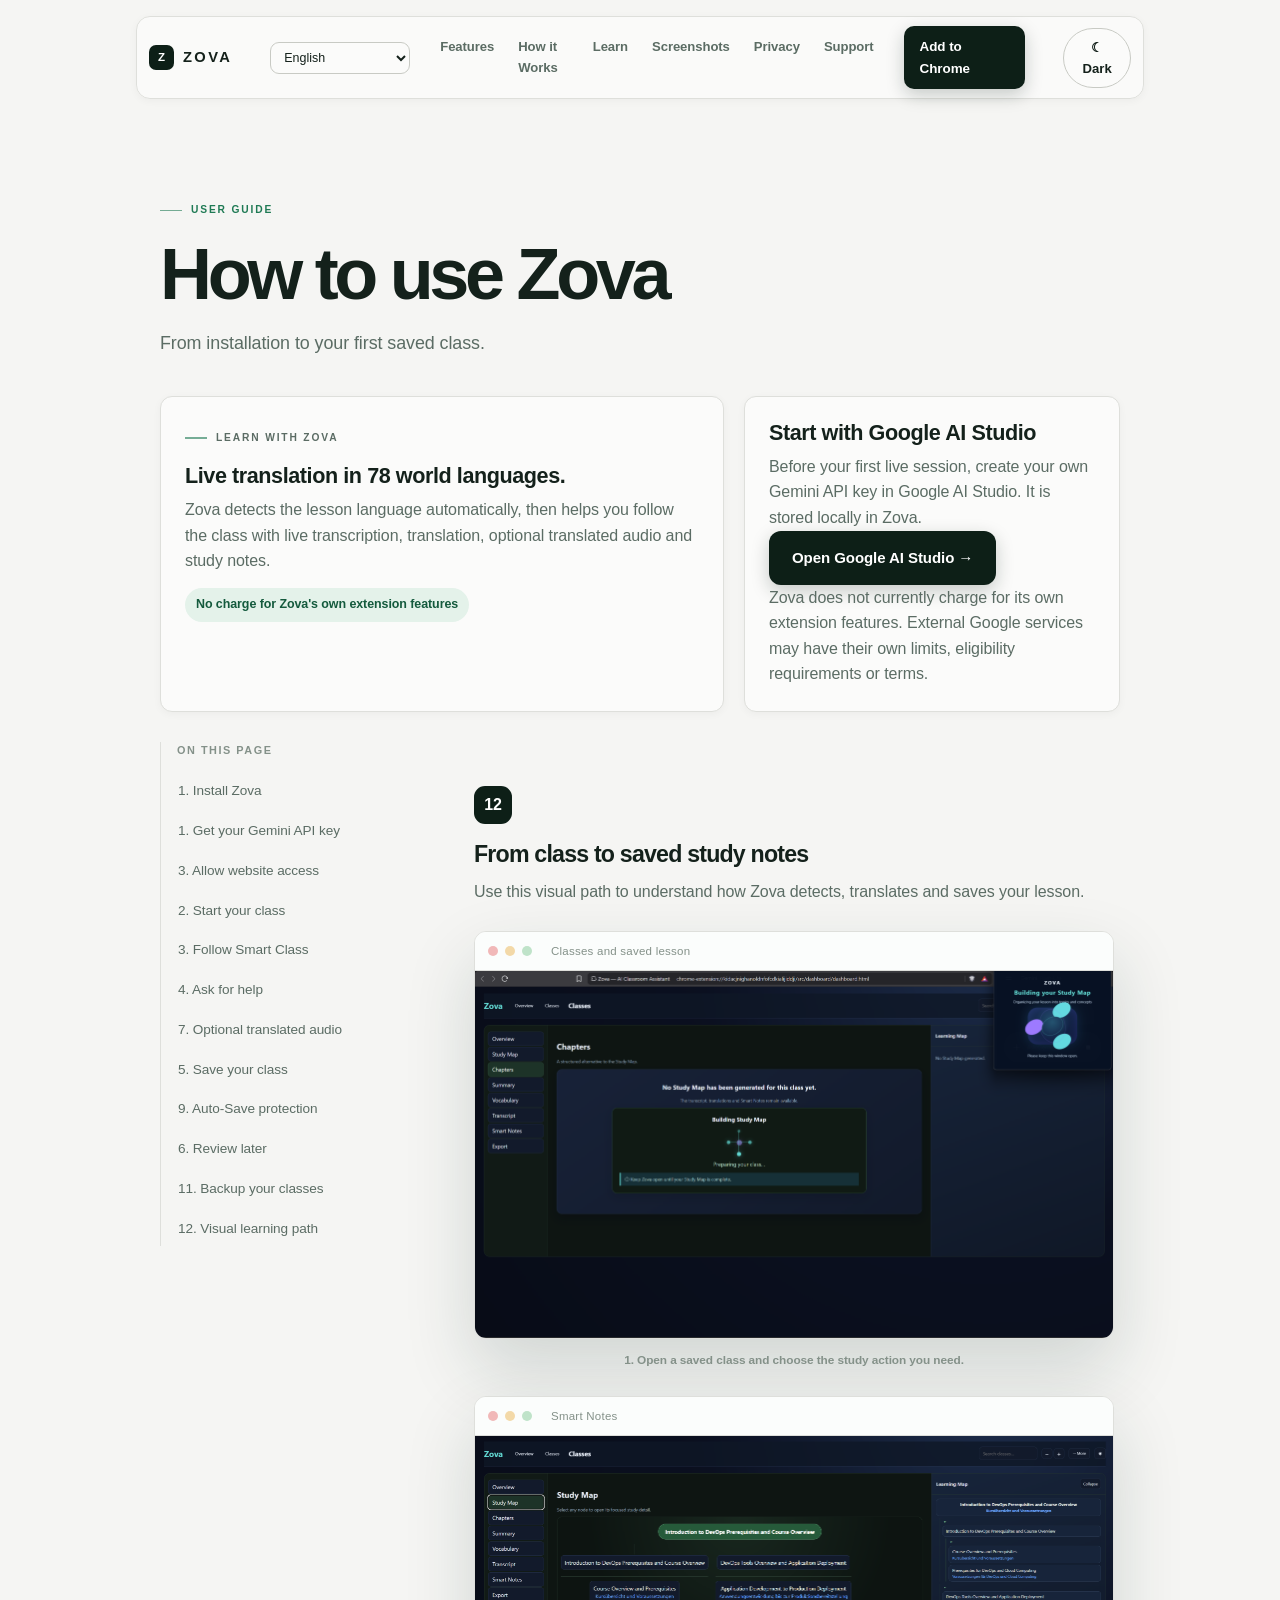
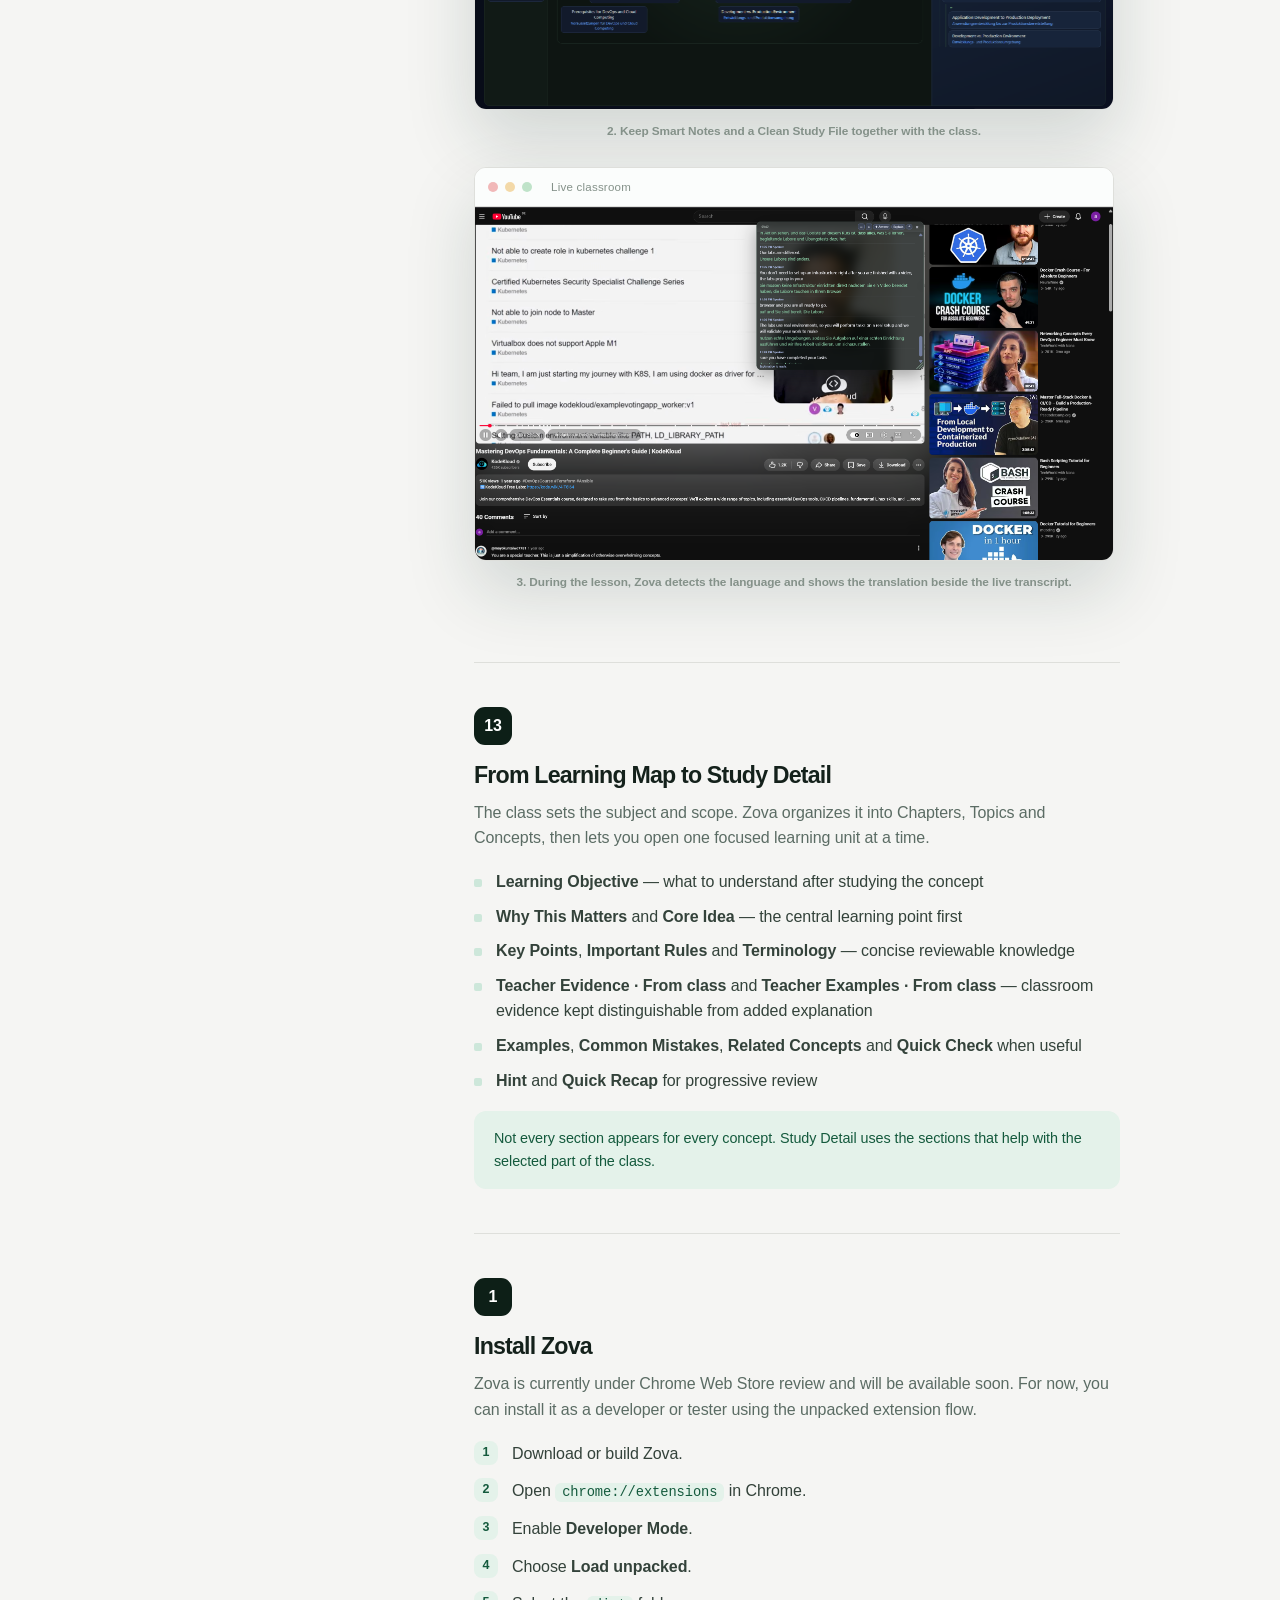
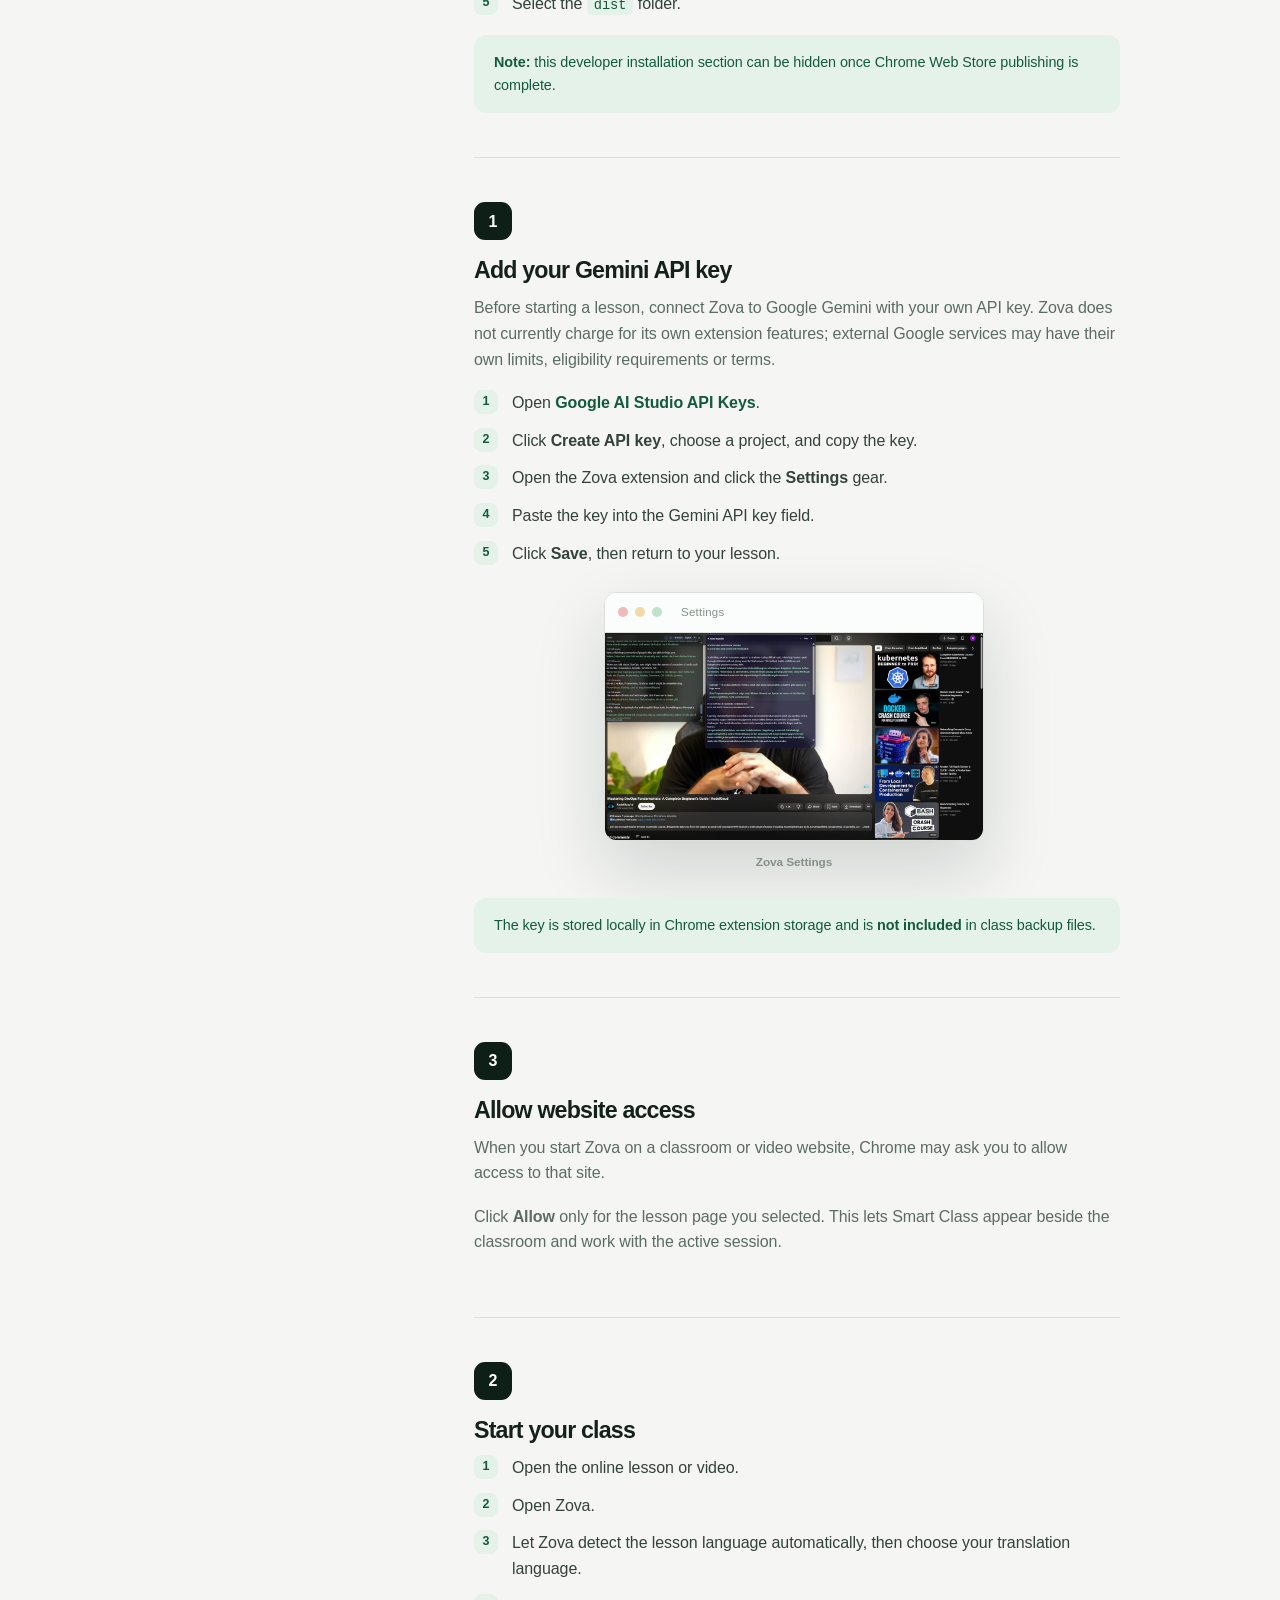
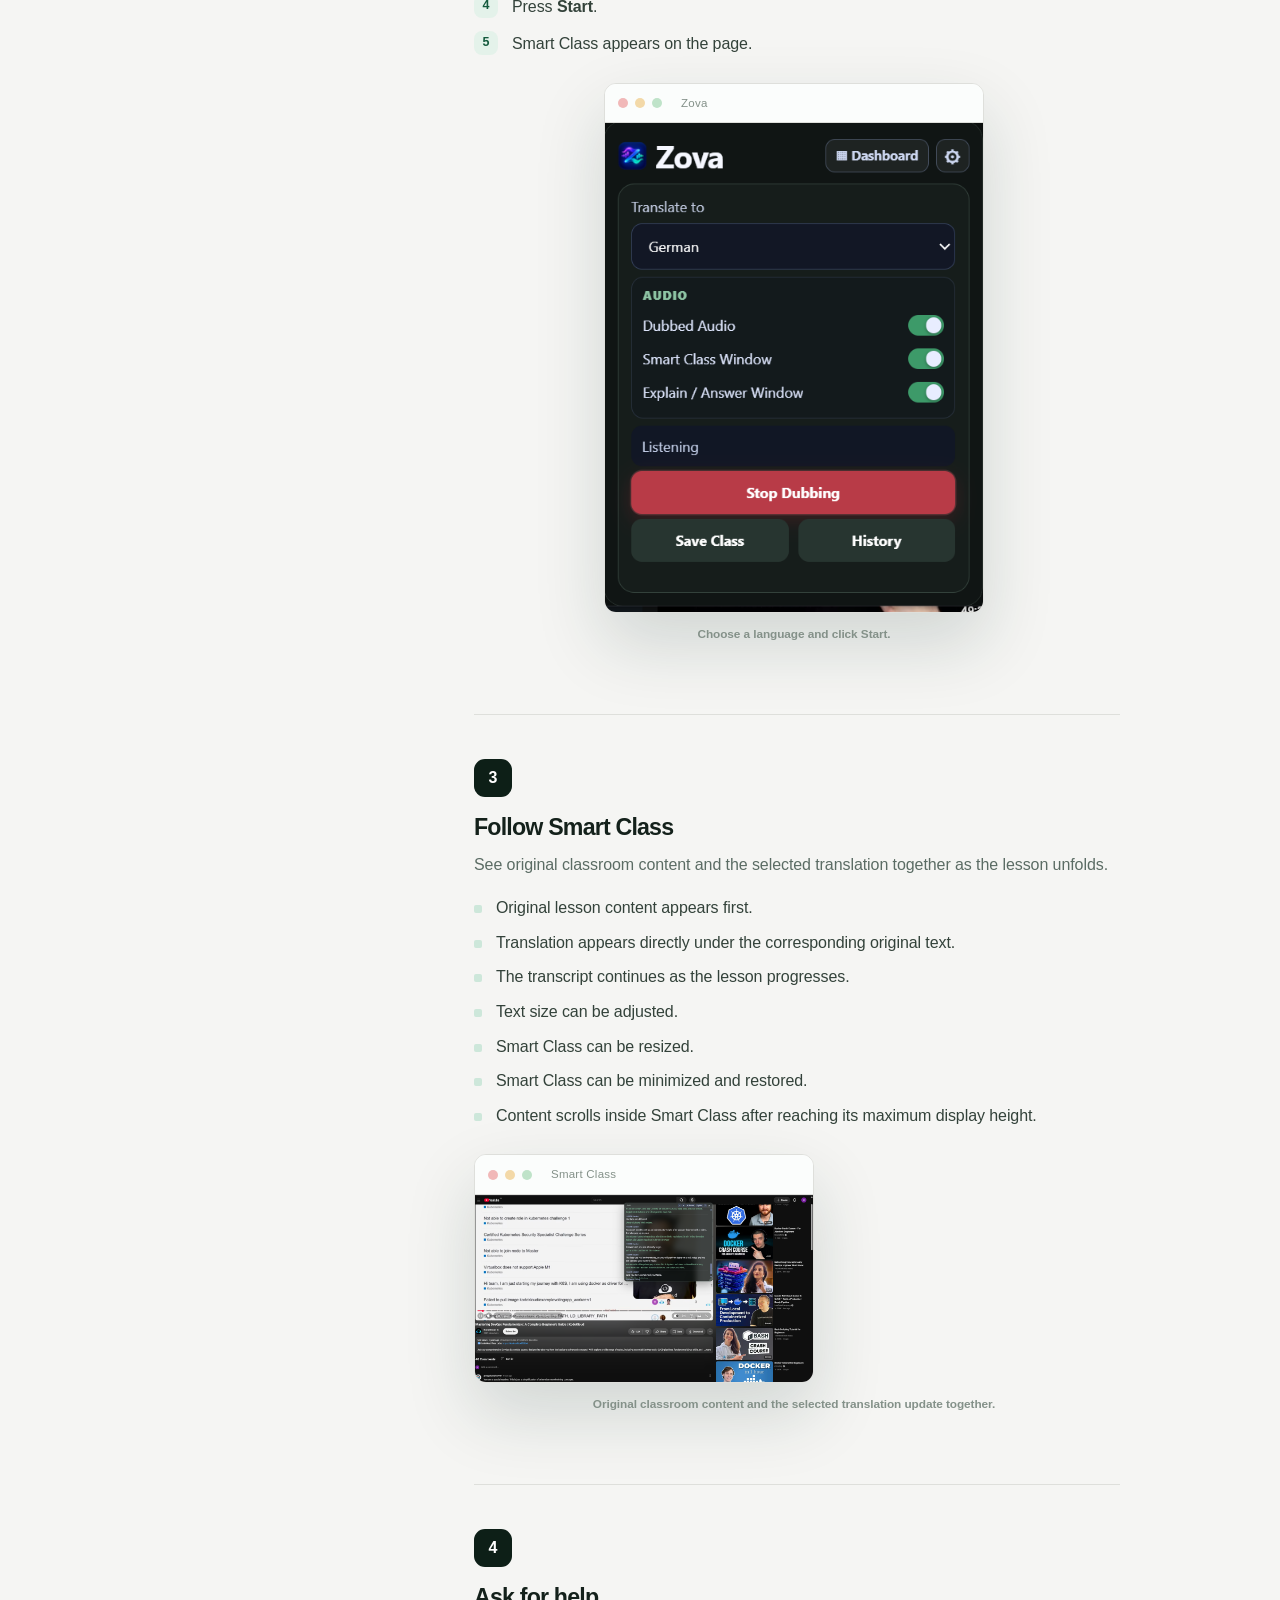
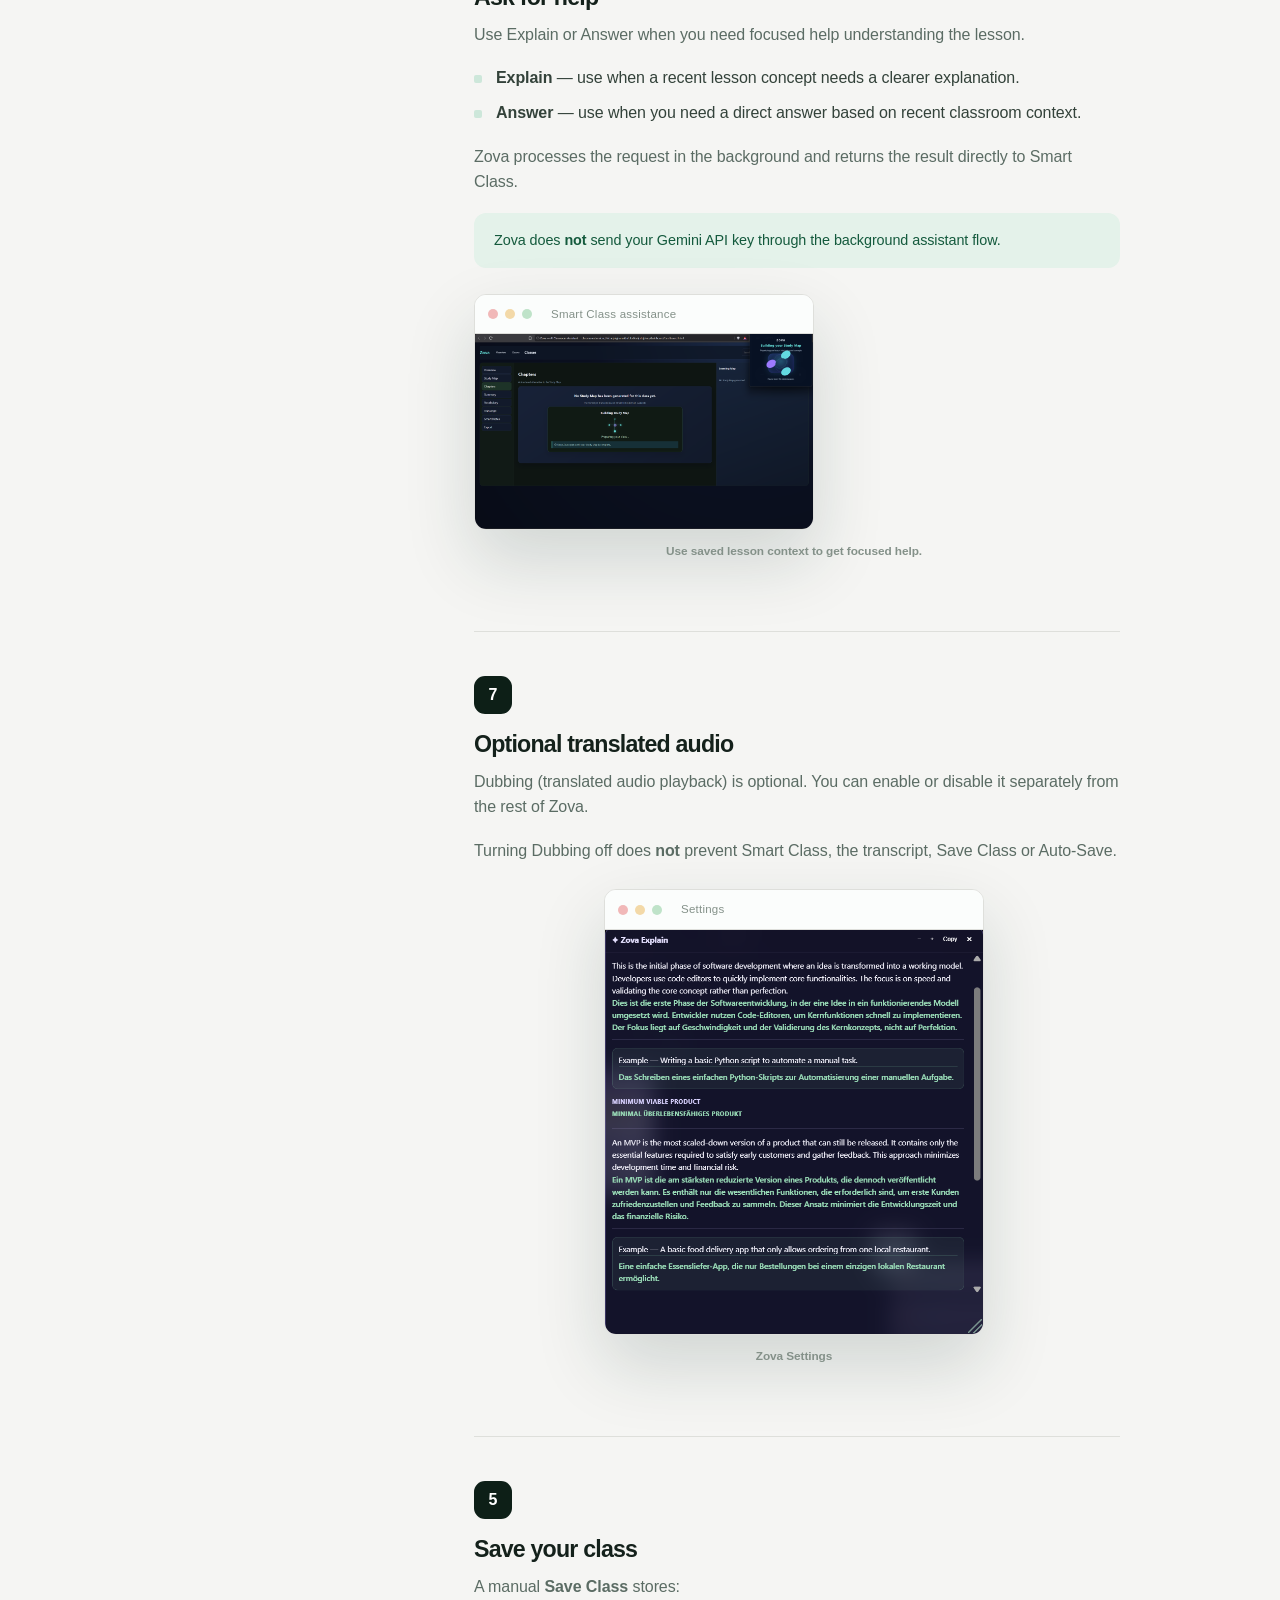
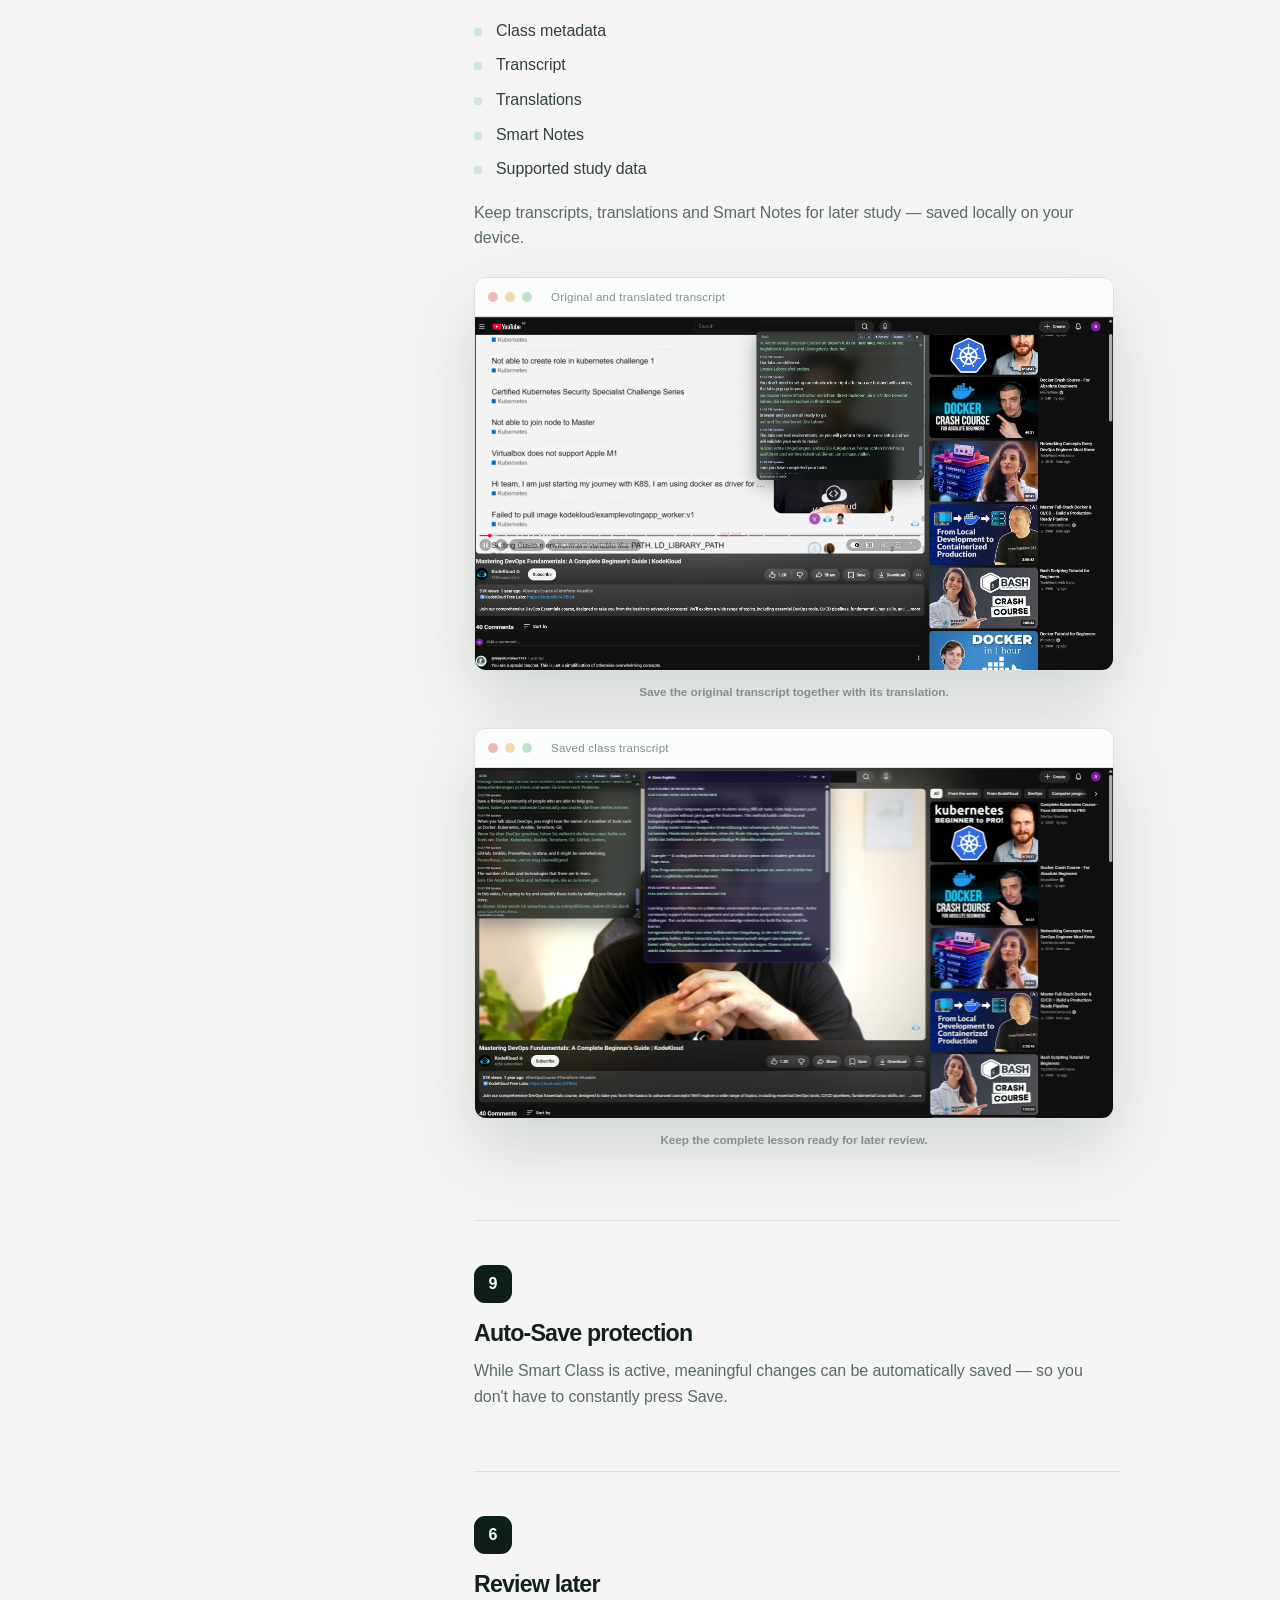
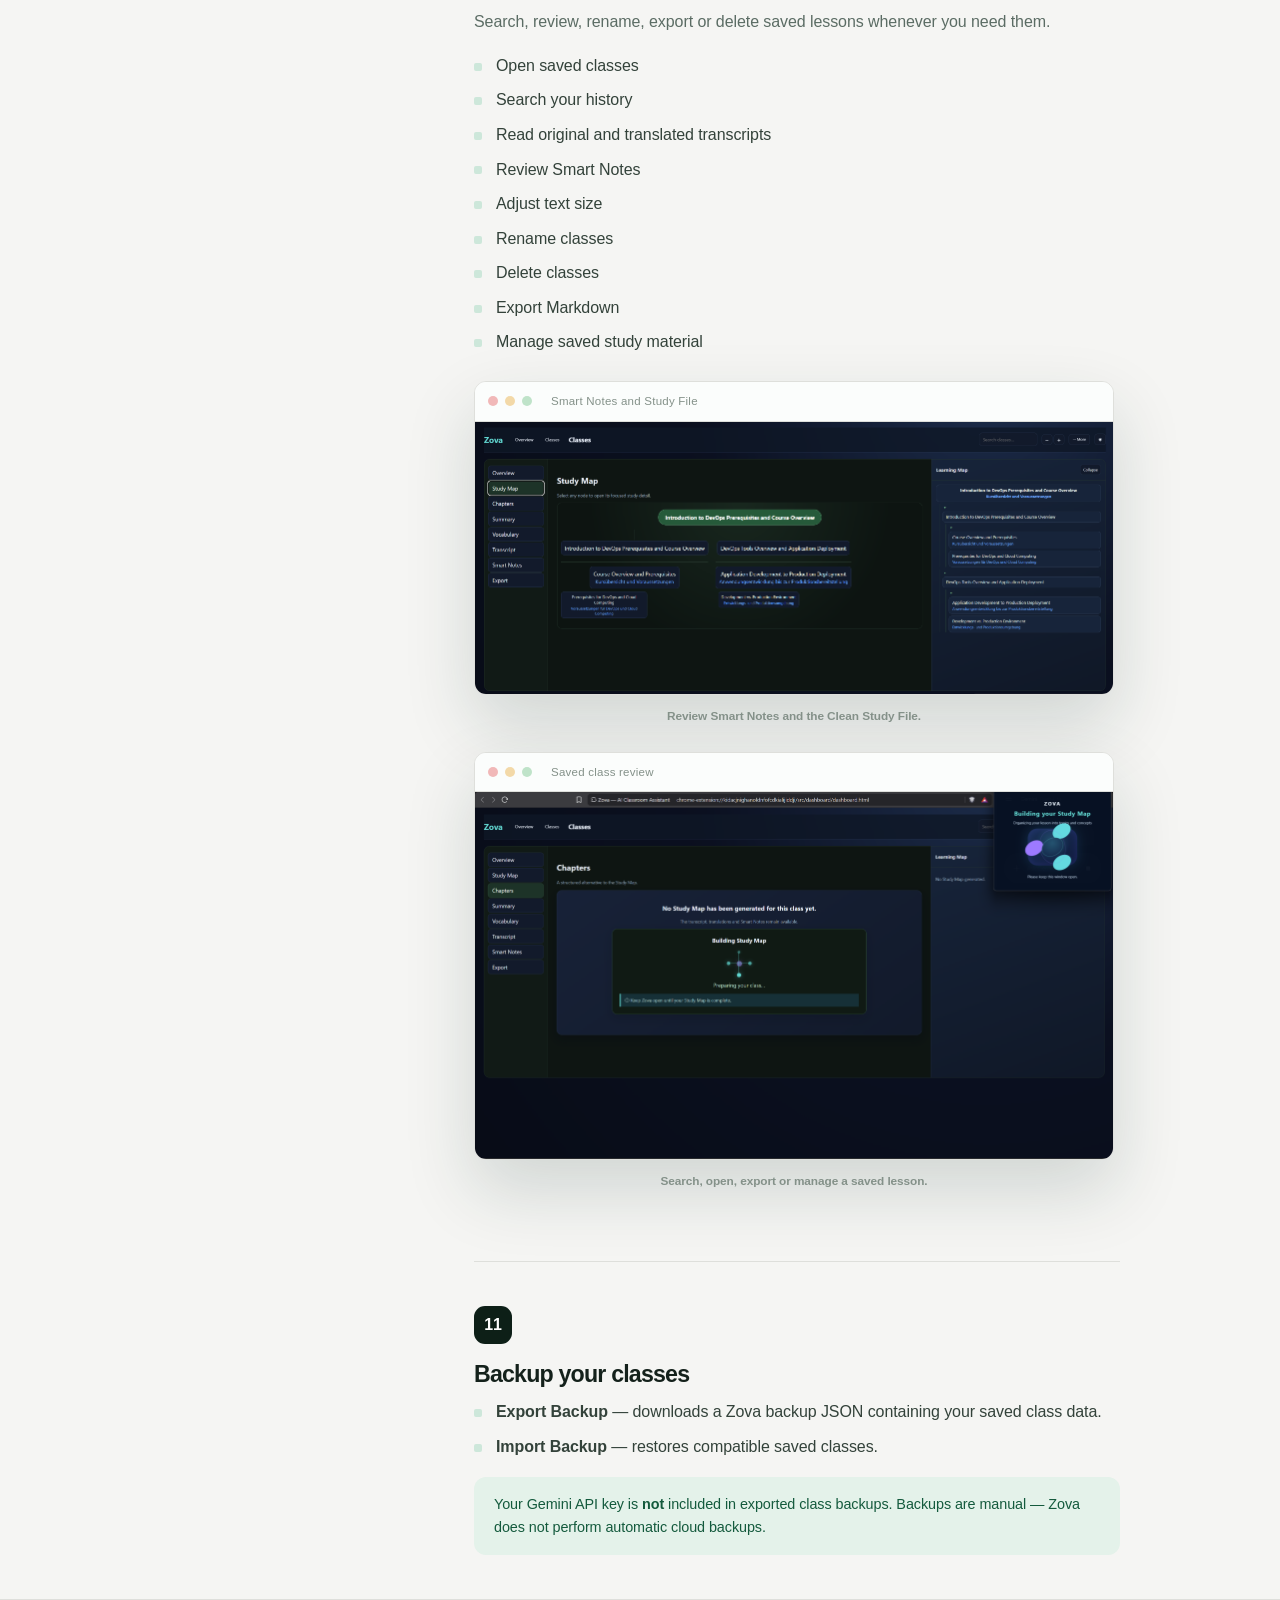
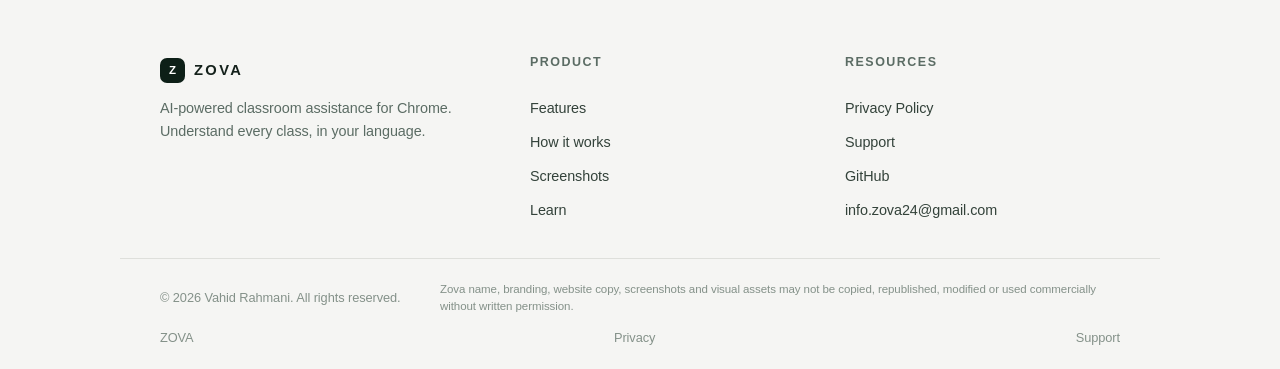
==== commit 707f2180: "content: note Chrome Web Store review status" ====
--- a/guide.html
+++ b/guide.html
@@ -97,7 +97,7 @@
       <section class="guide-step" id="install">
         <span class="num">1</span>
         <h2 data-i18n="guide.installTitle">Install Zova</h2>
-        <p data-i18n="guide.installDescription">Zova will be available from the Chrome Web Store soon. For now, you can install it as a developer or tester using the unpacked extension flow.</p>
+        <p data-i18n="guide.installDescription">Zova is currently under Chrome Web Store review and will be available soon. For now, you can install it as a developer or tester using the unpacked extension flow.</p>
         <ol>
           <li>Download or build Zova.</li>
           <li>Open <code>chrome://extensions</code> in Chrome.</li>
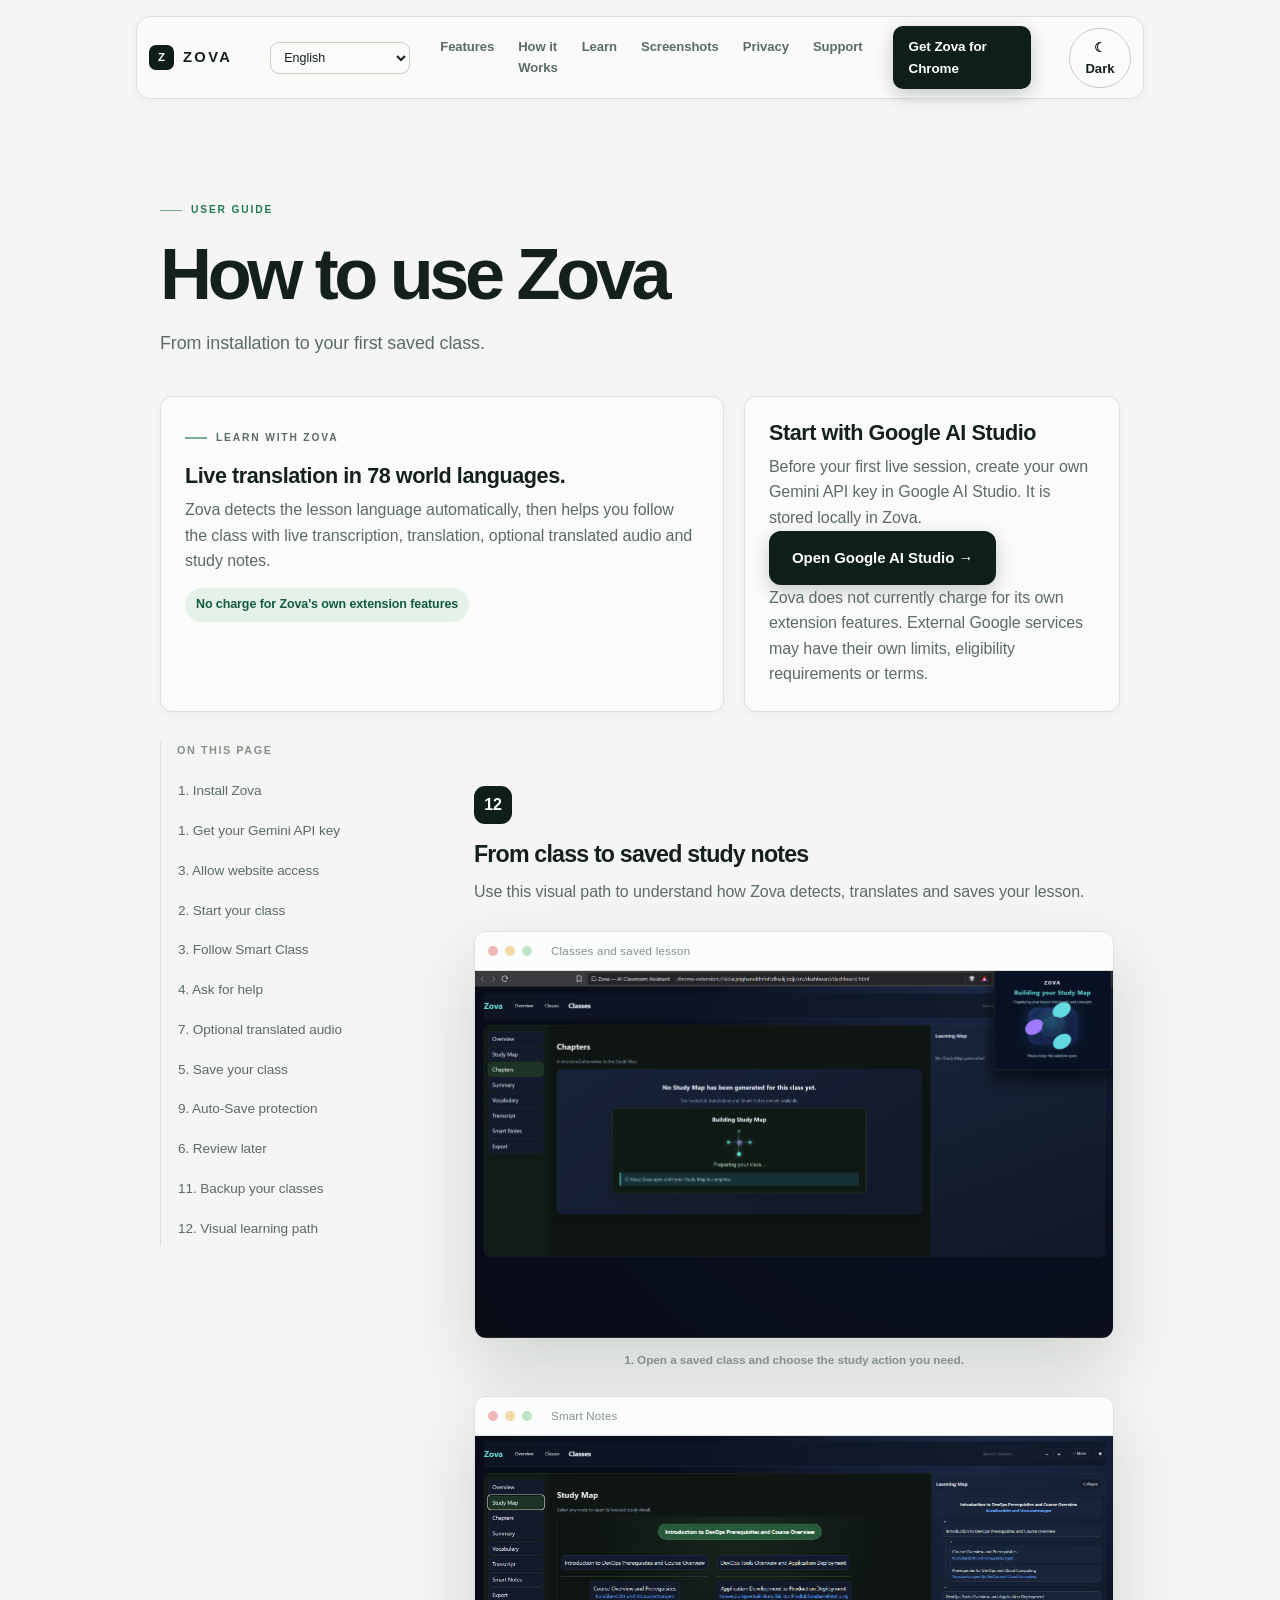
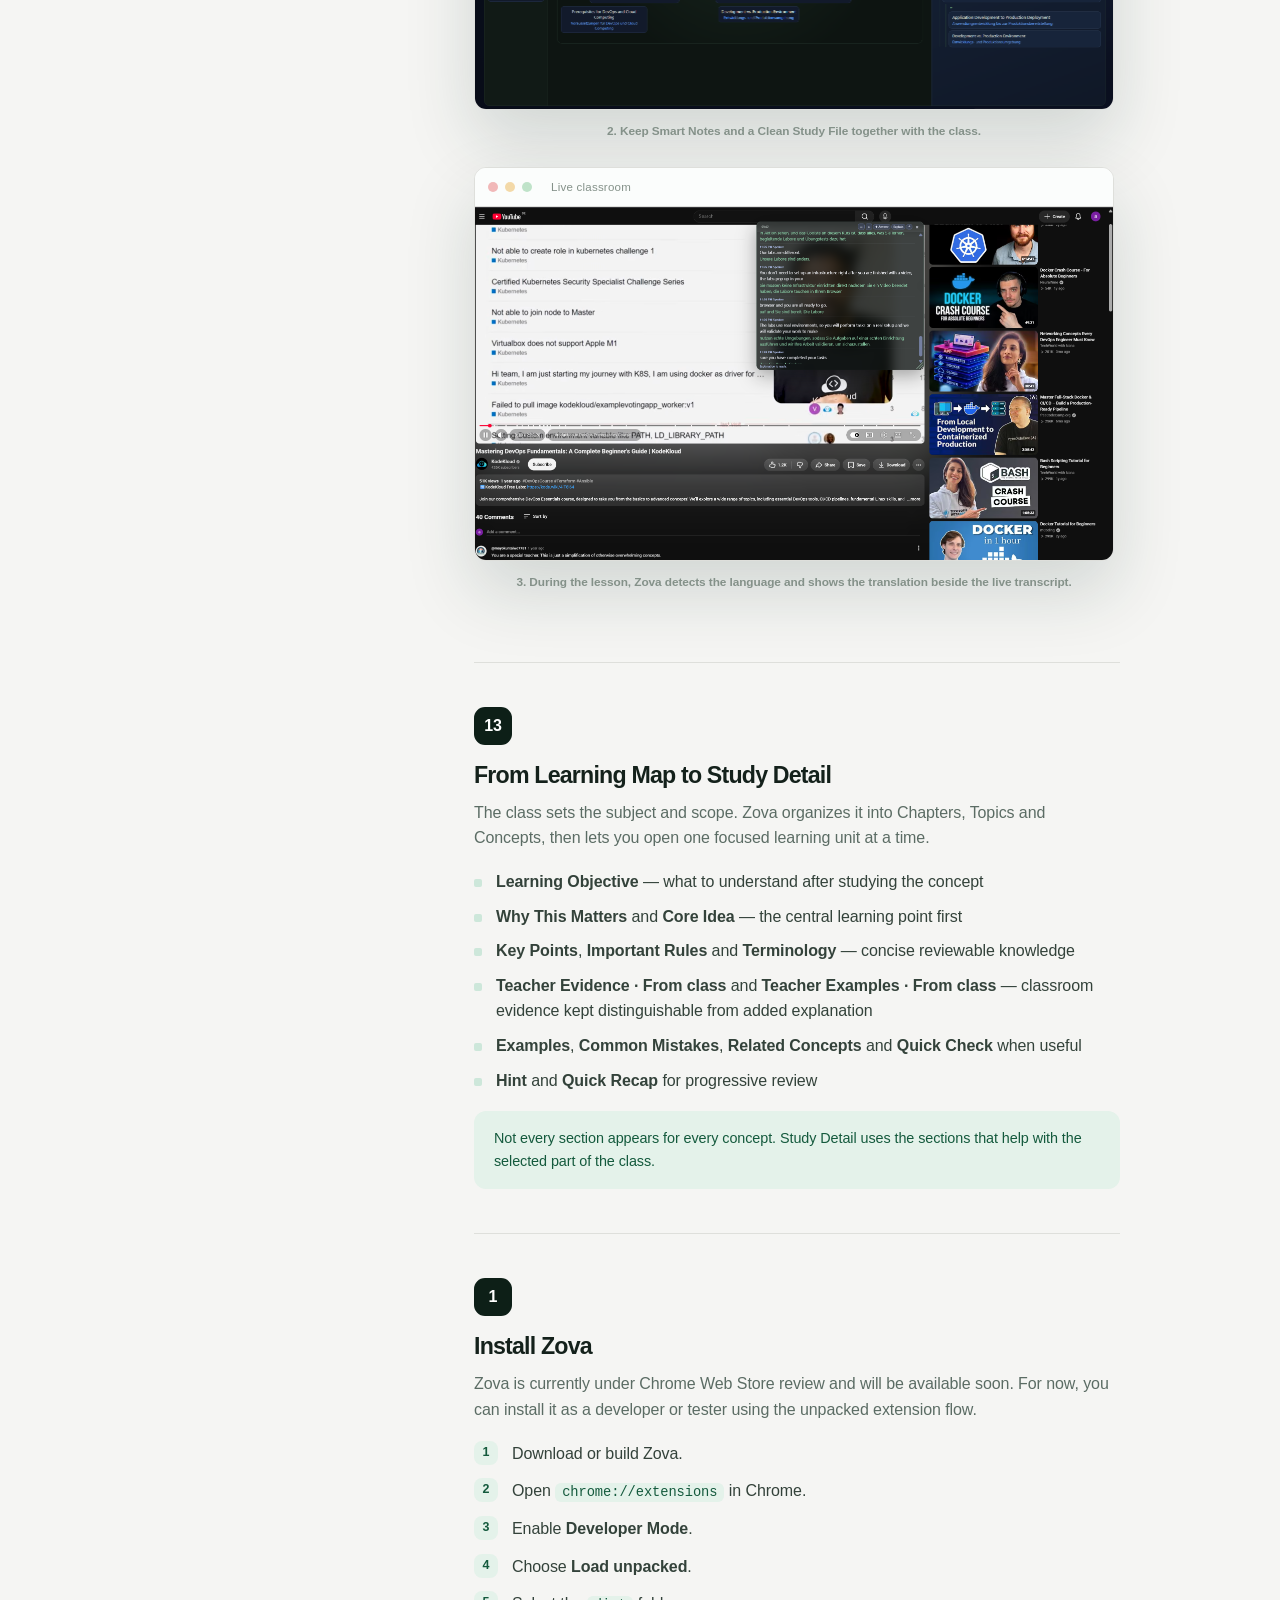
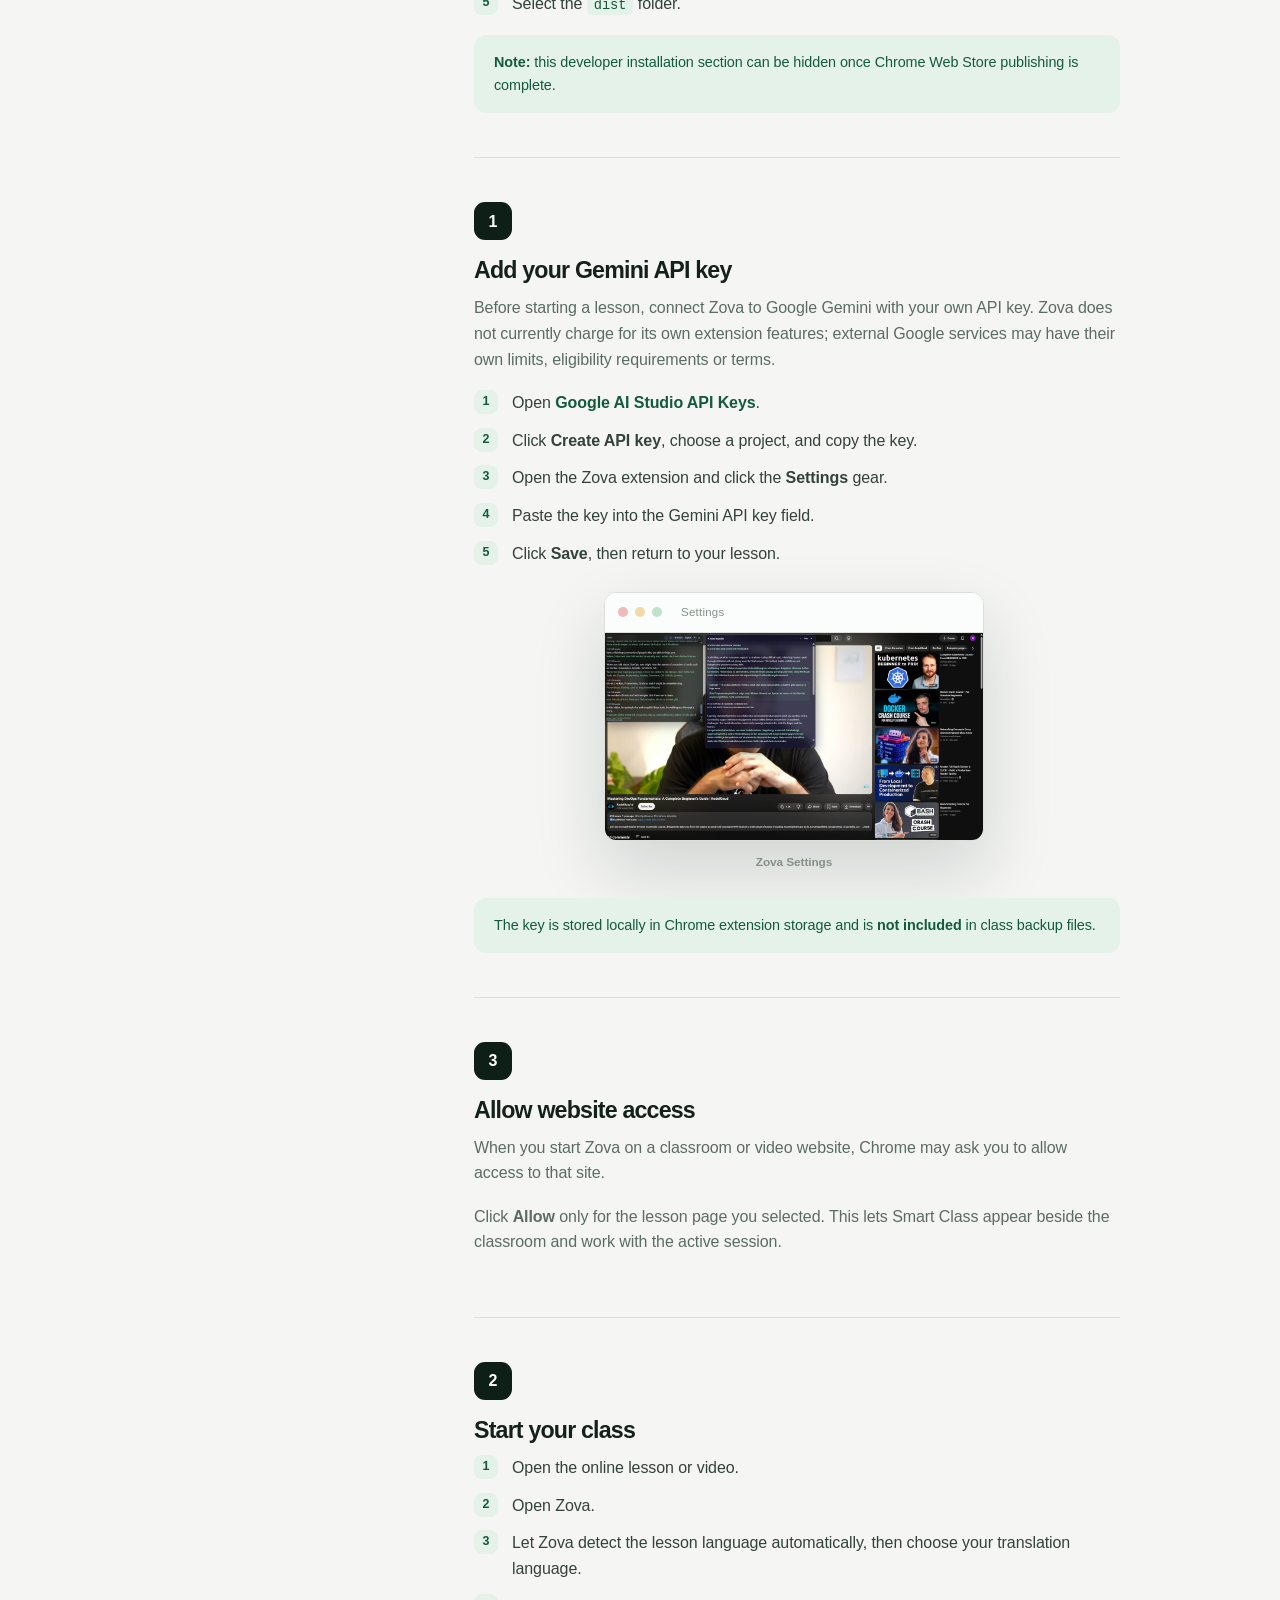
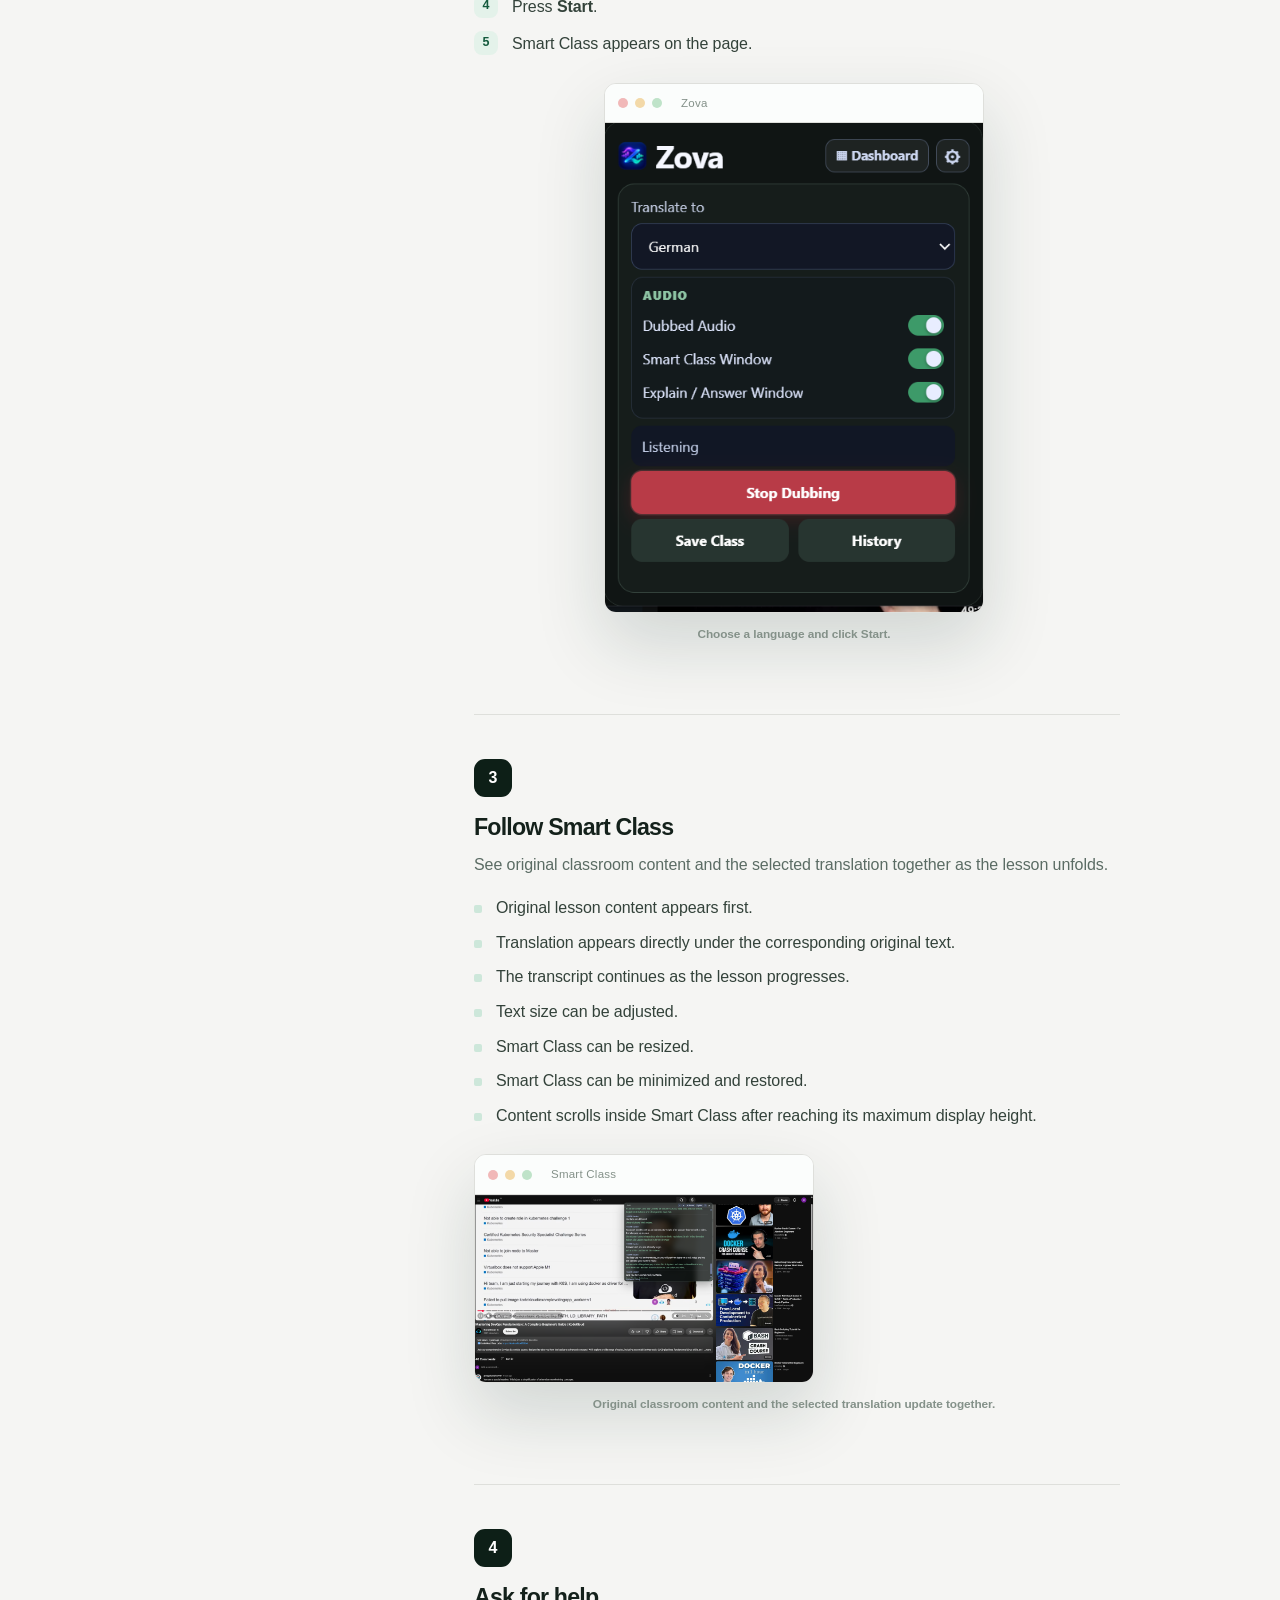
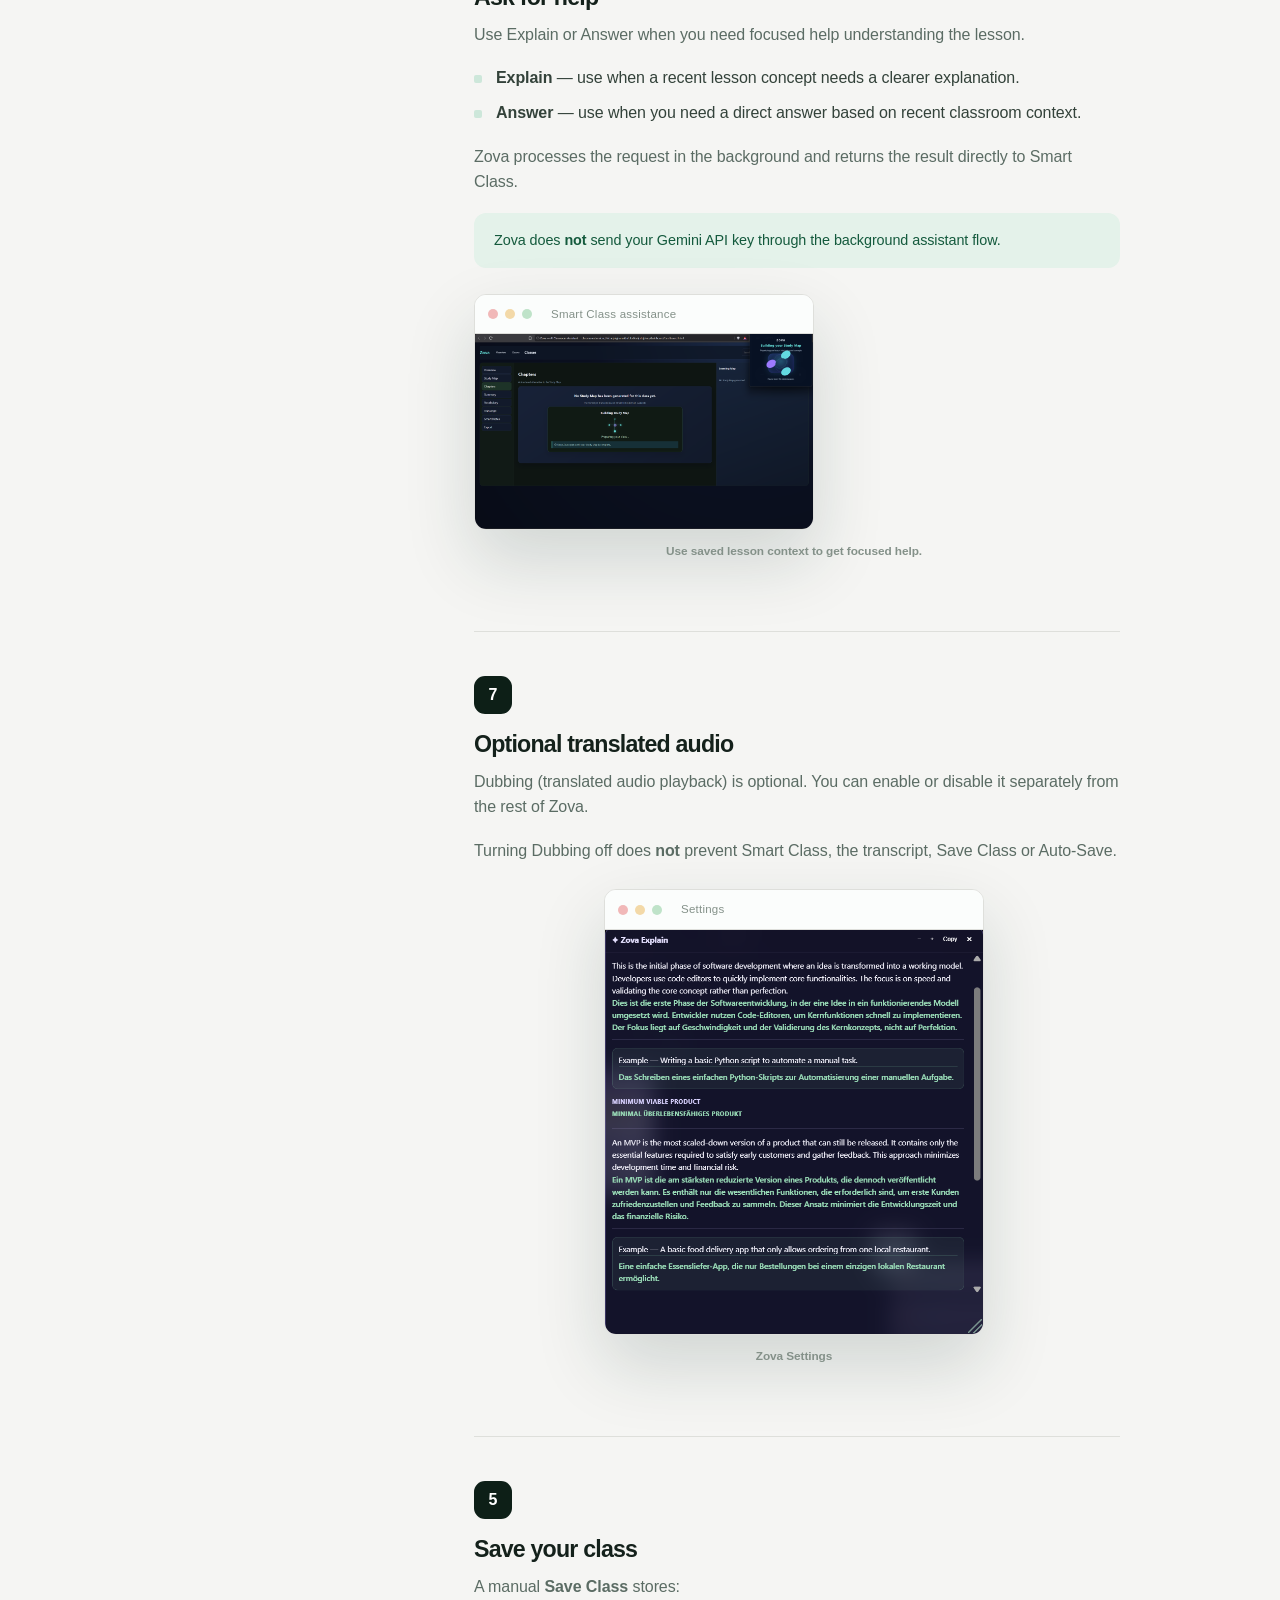
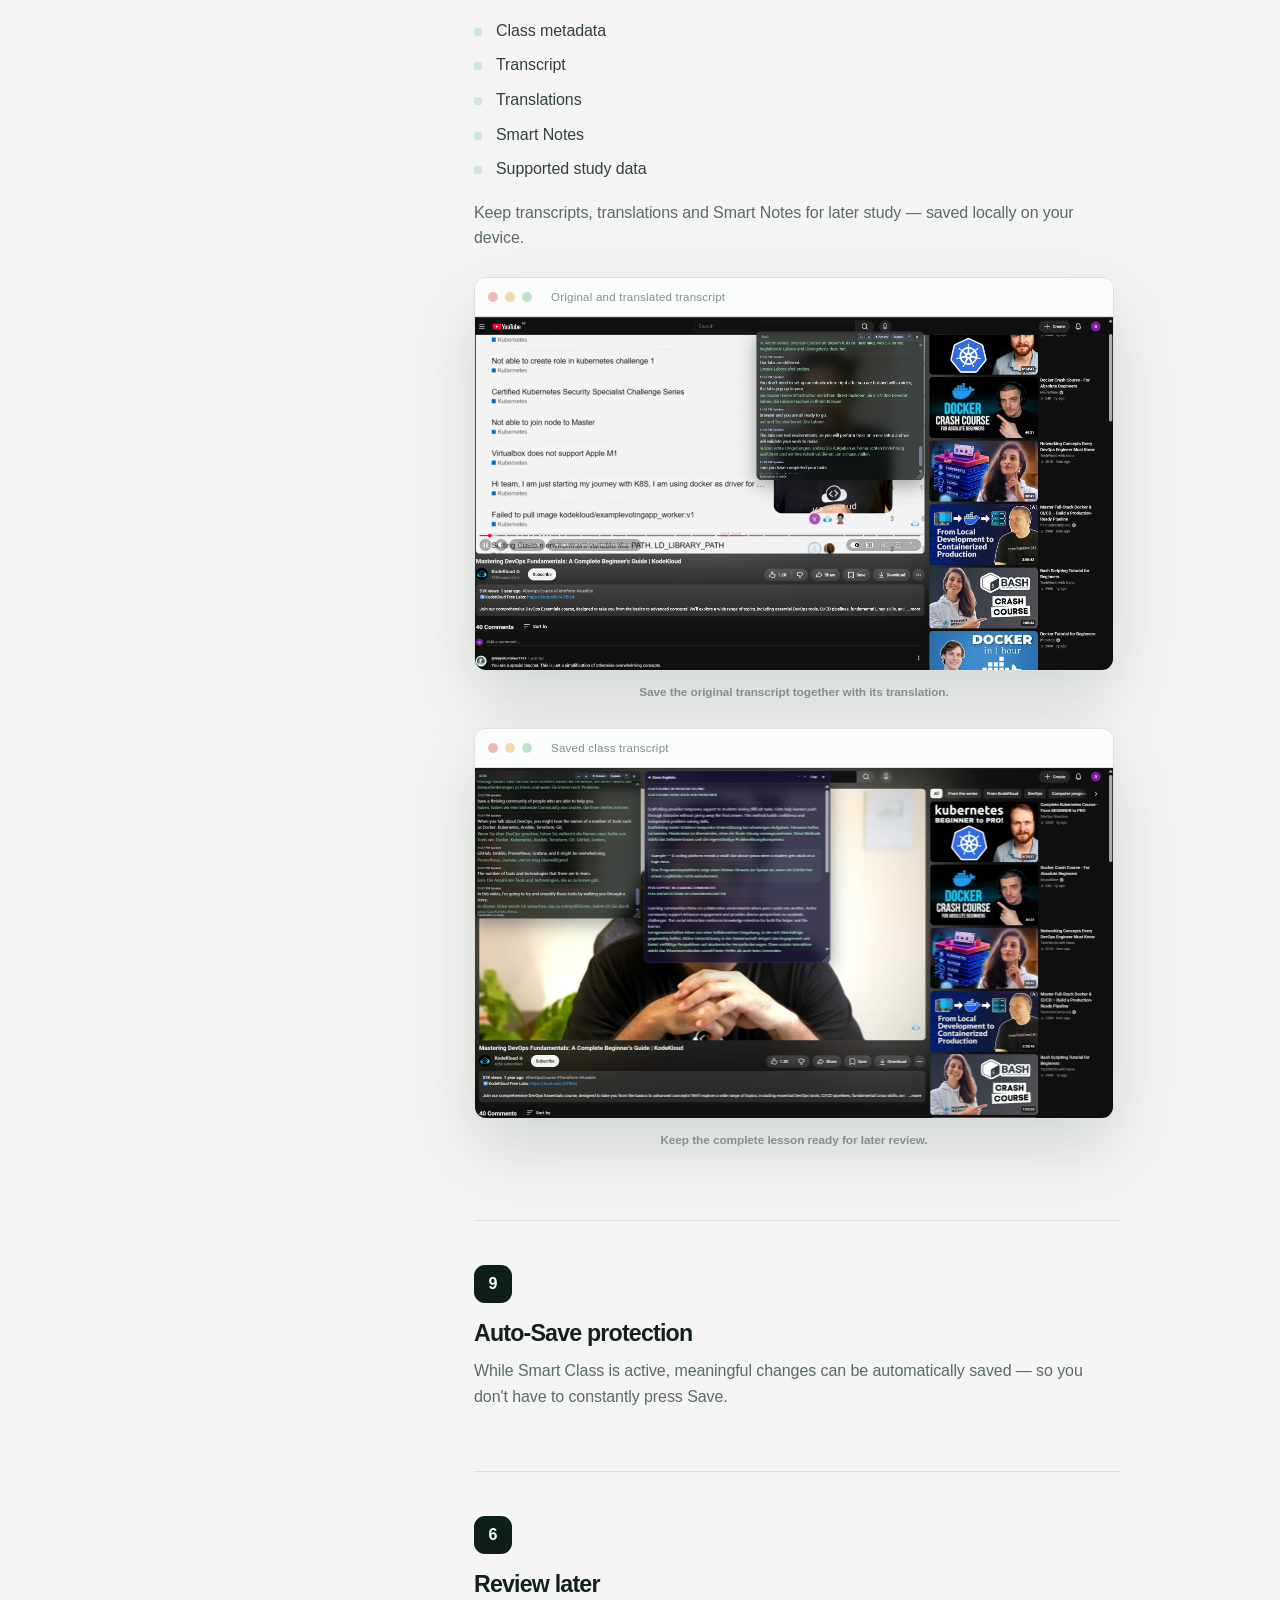
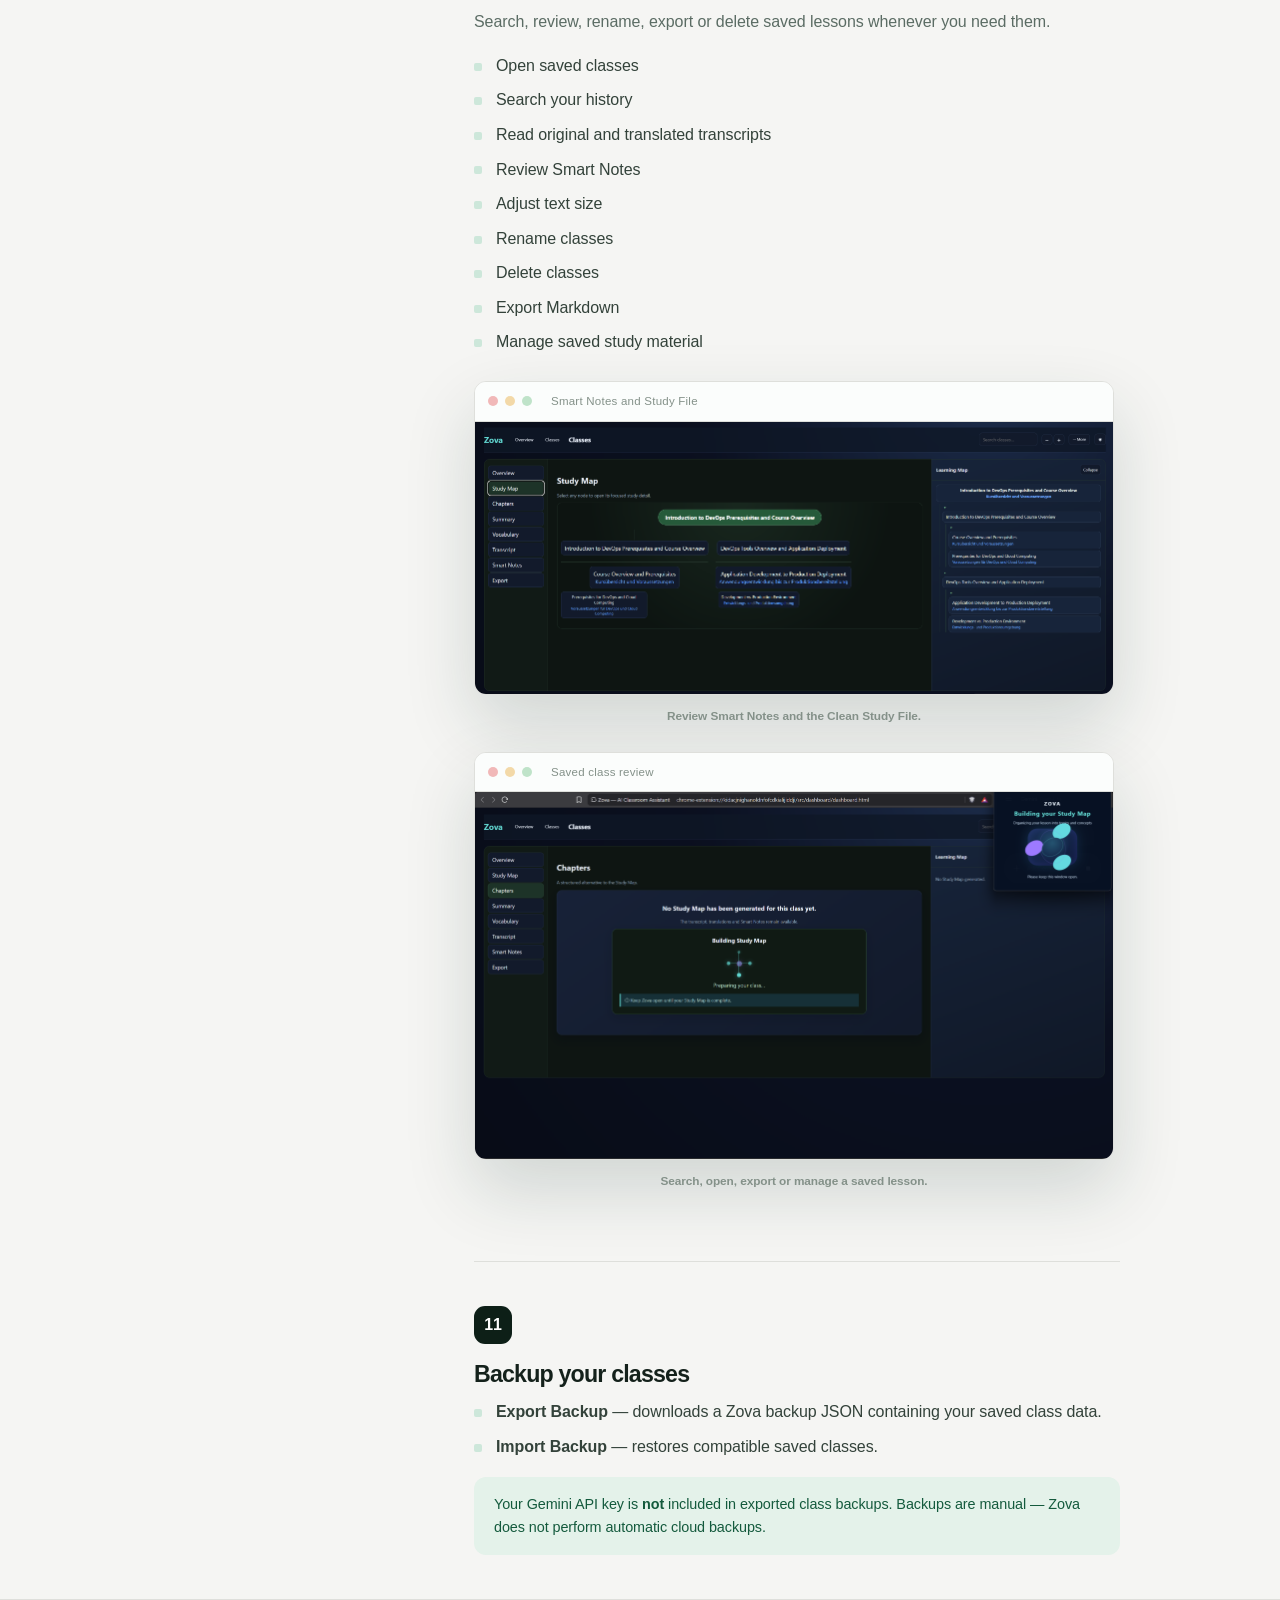
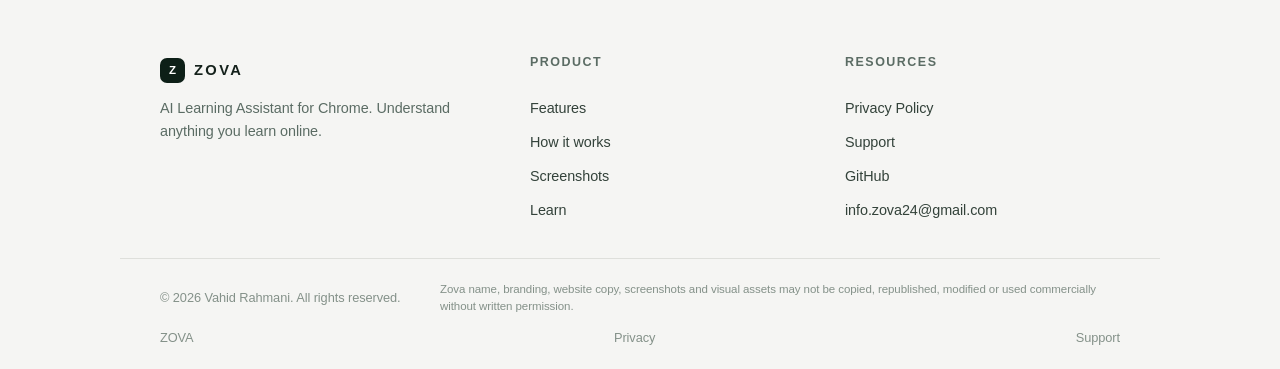
==== commit 60db0e11: "content: position Zova as an AI learning assistant" ====
--- a/guide.html
+++ b/guide.html
@@ -268,7 +268,7 @@
   <div class="top">
     <div class="brand">
       <a class="logo" href="index.html"><span class="mark">Z</span>ZOVA</a>
-      <p>AI-powered classroom assistance for Chrome. Understand every class, in your language.</p>
+      <p>AI Learning Assistant for Chrome. Understand anything you learn online.</p>
     </div>
     <div class="col">
       <h4 data-i18n="footer.product">Product</h4>
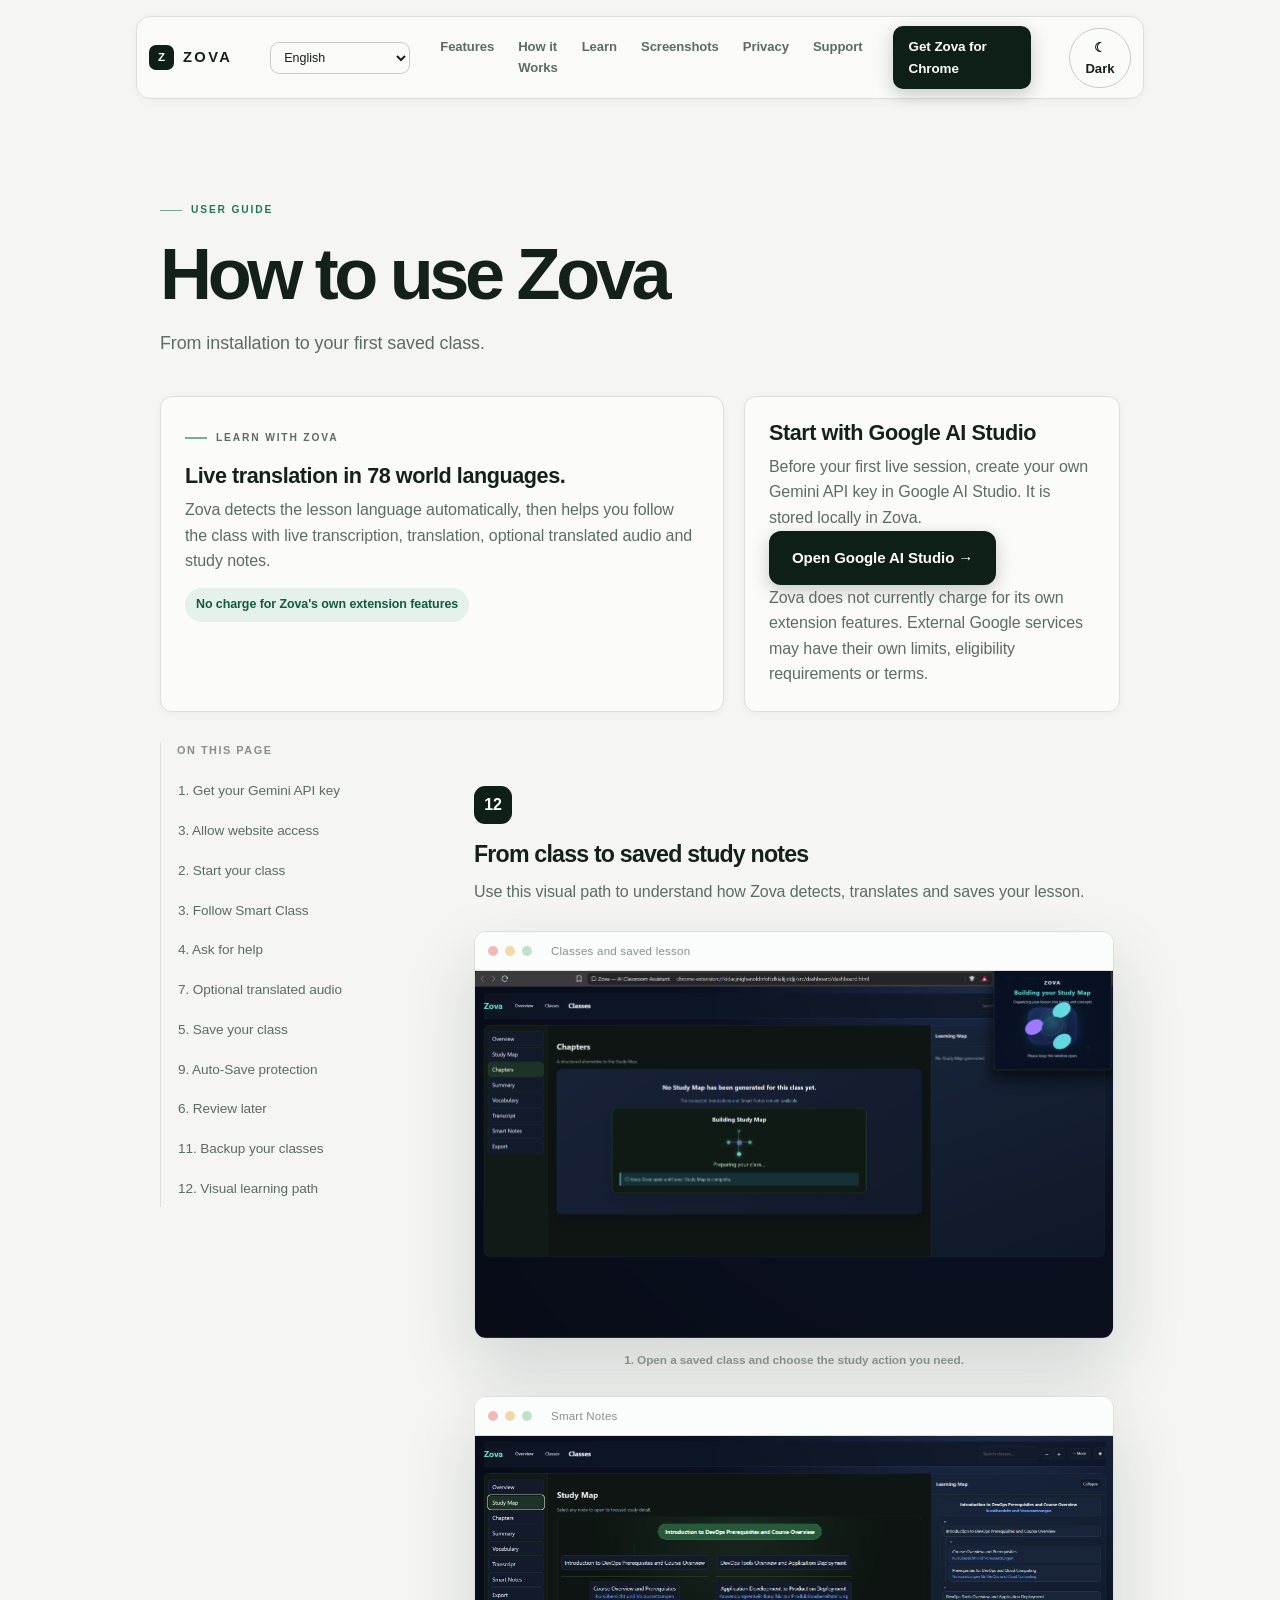
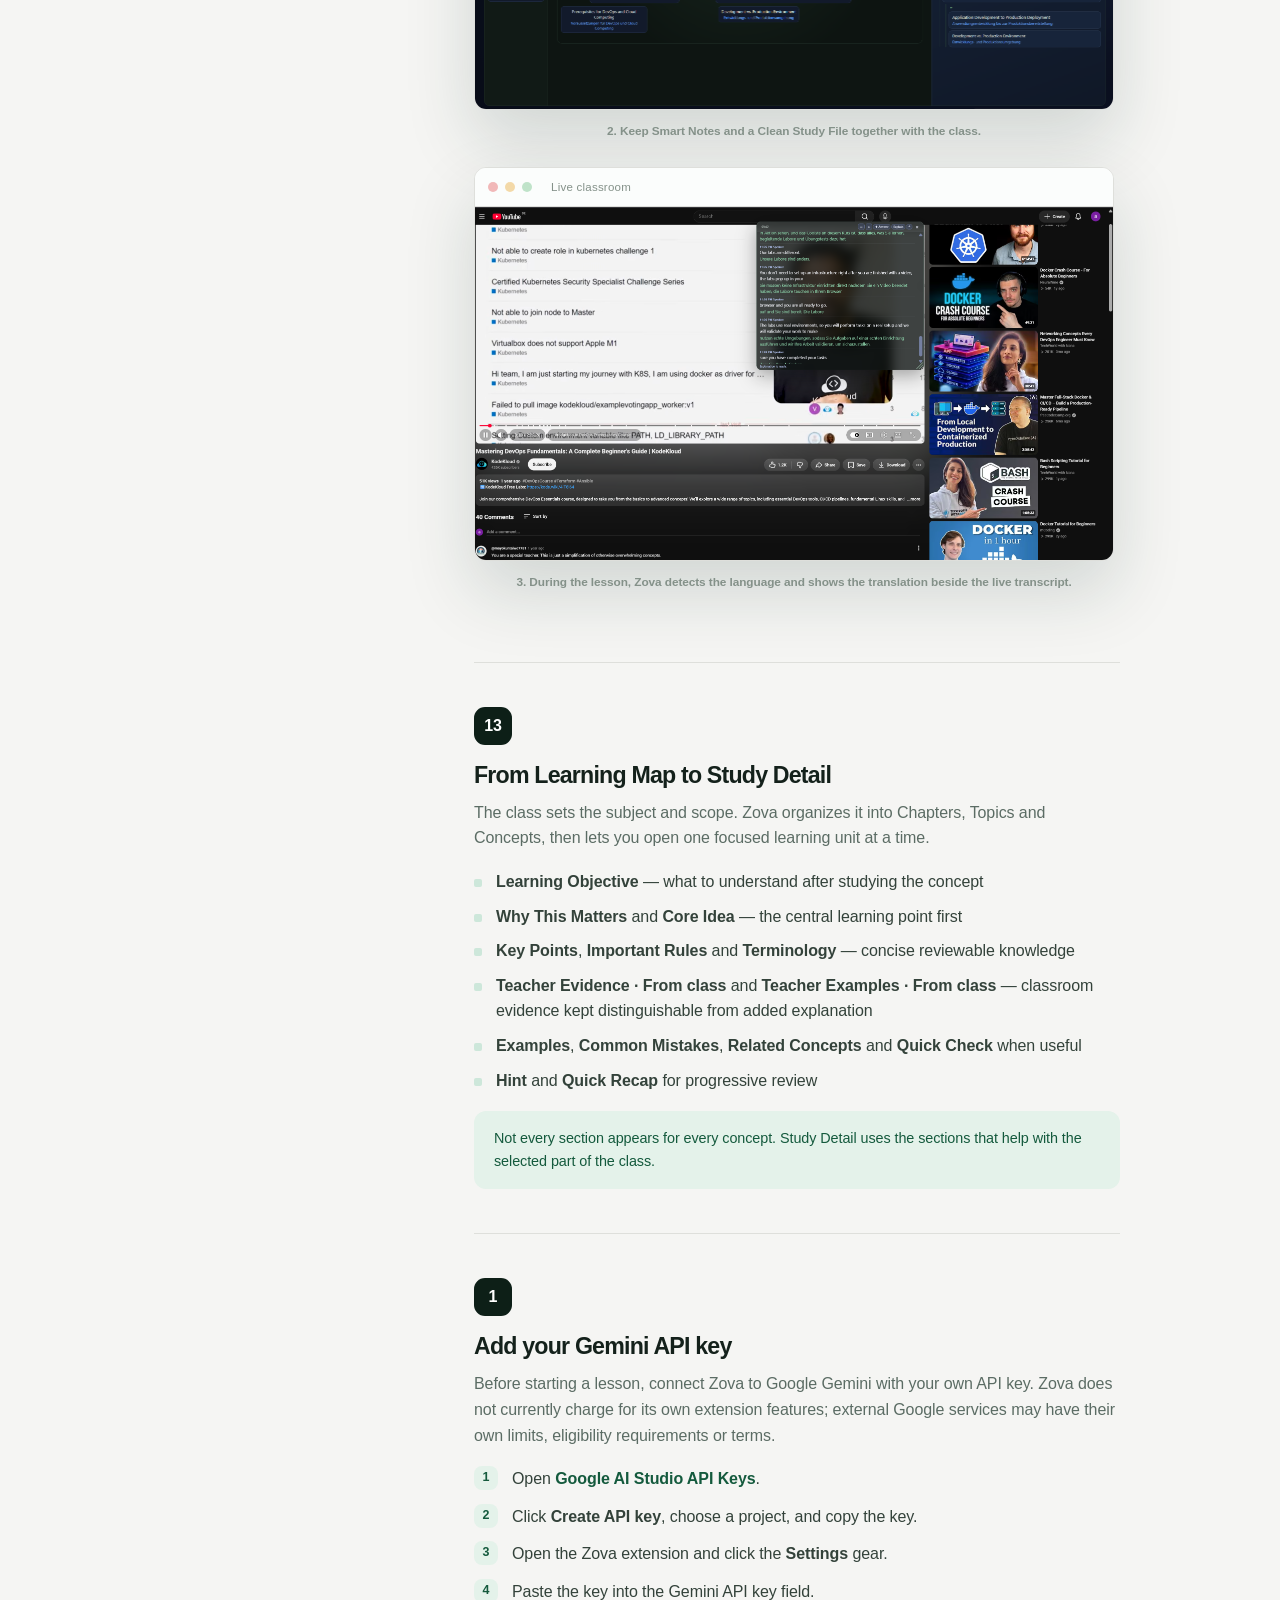
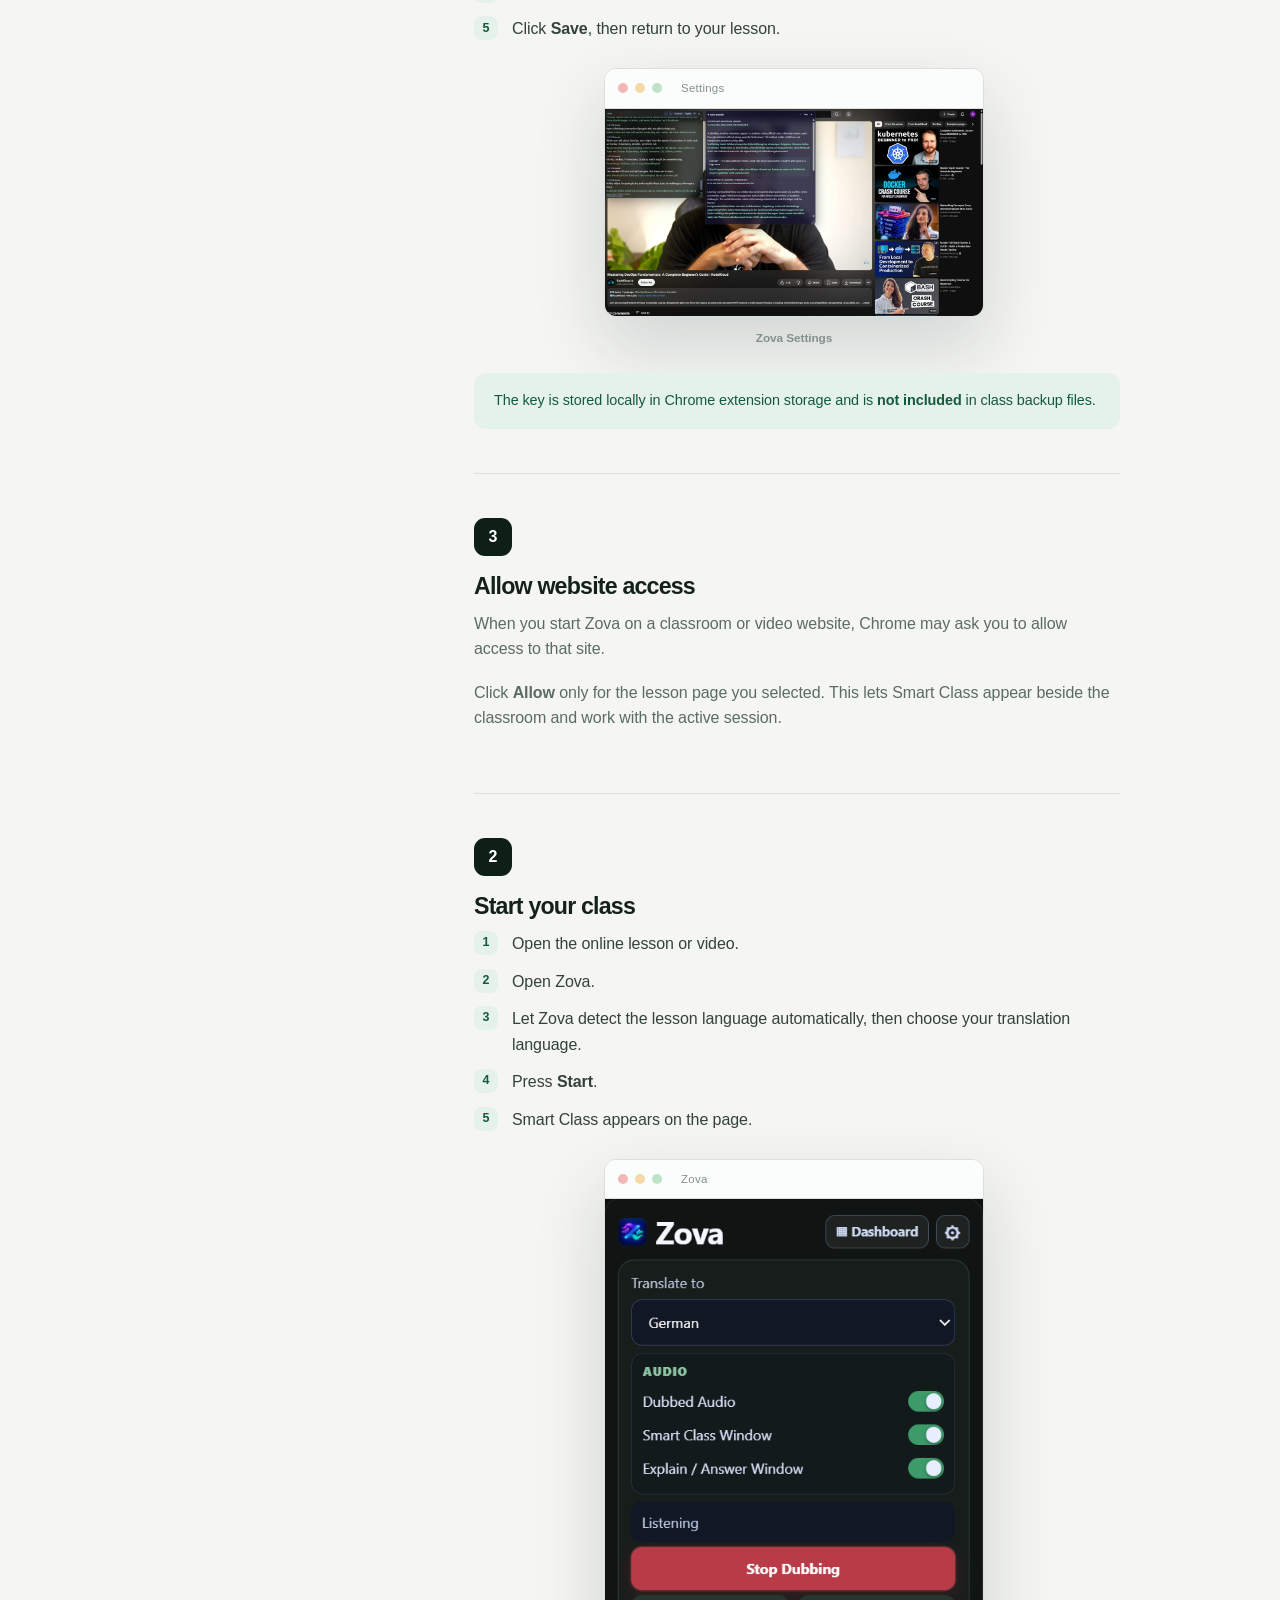
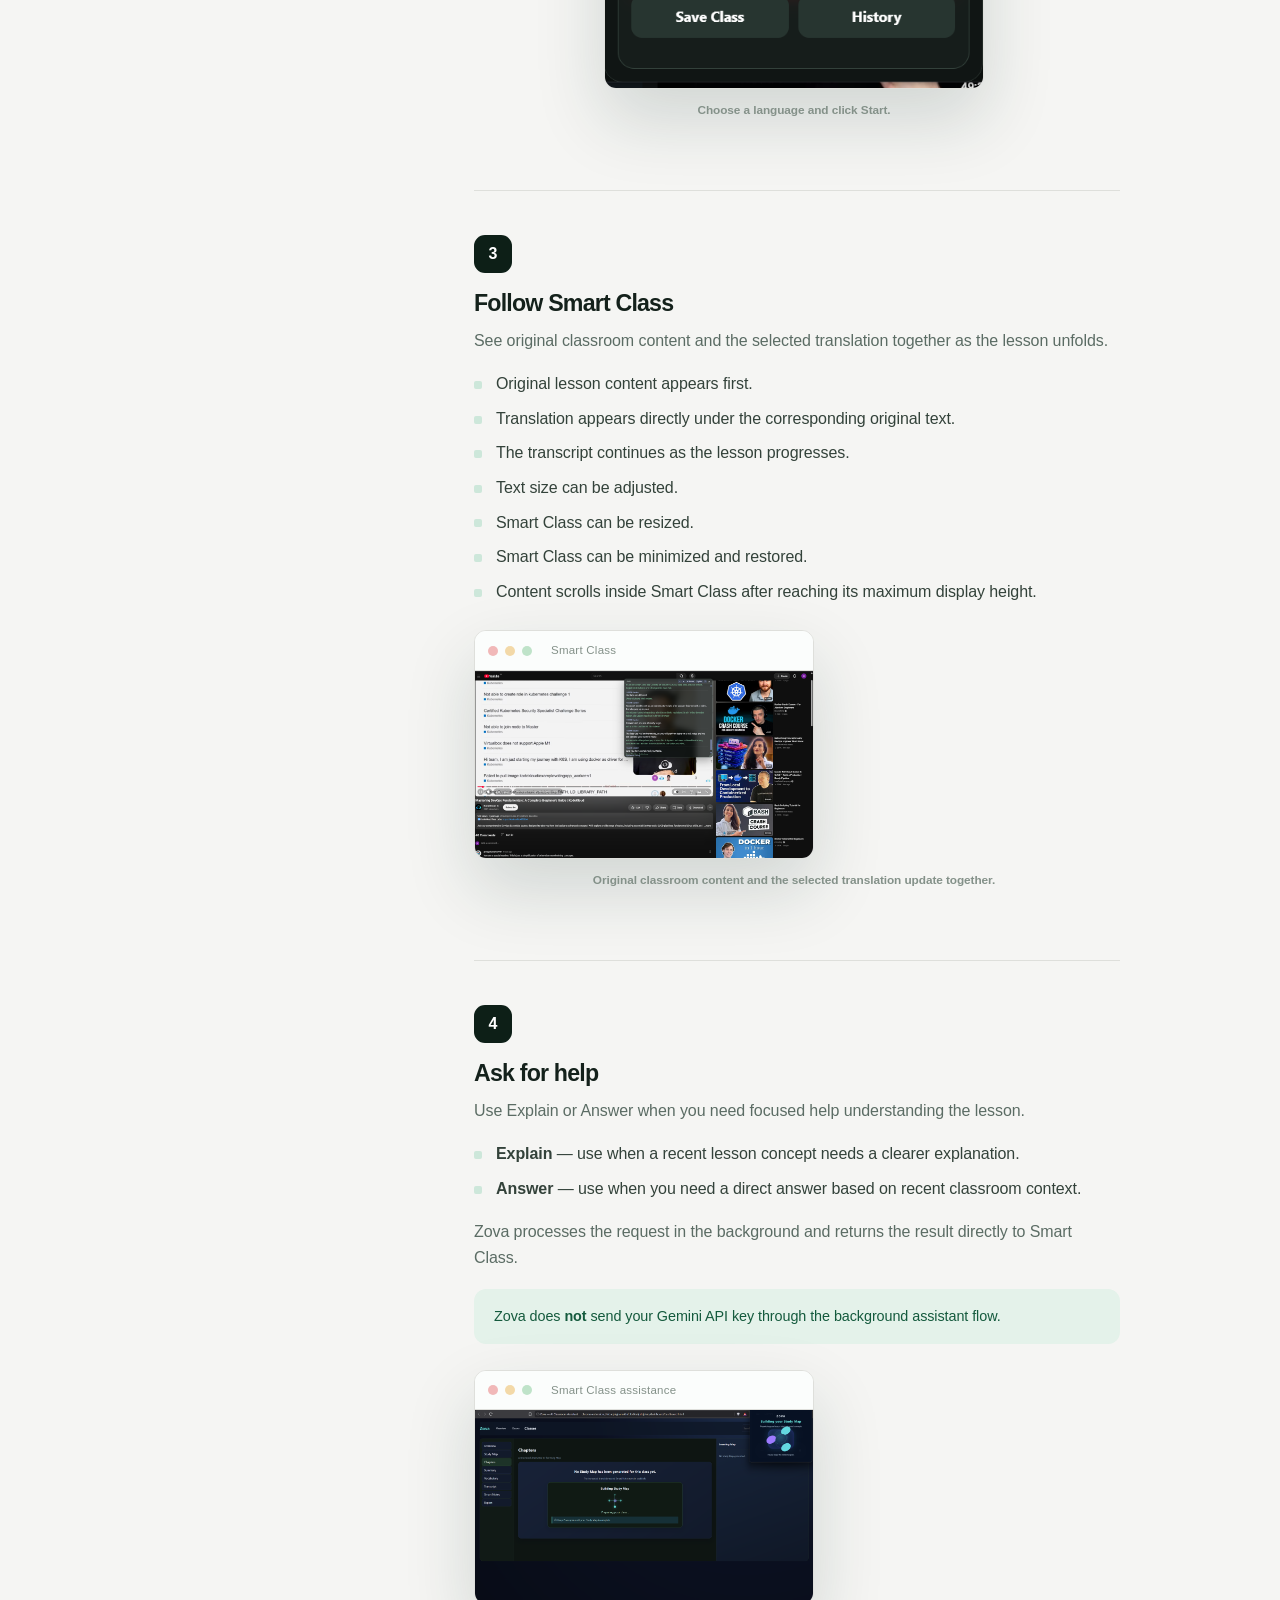
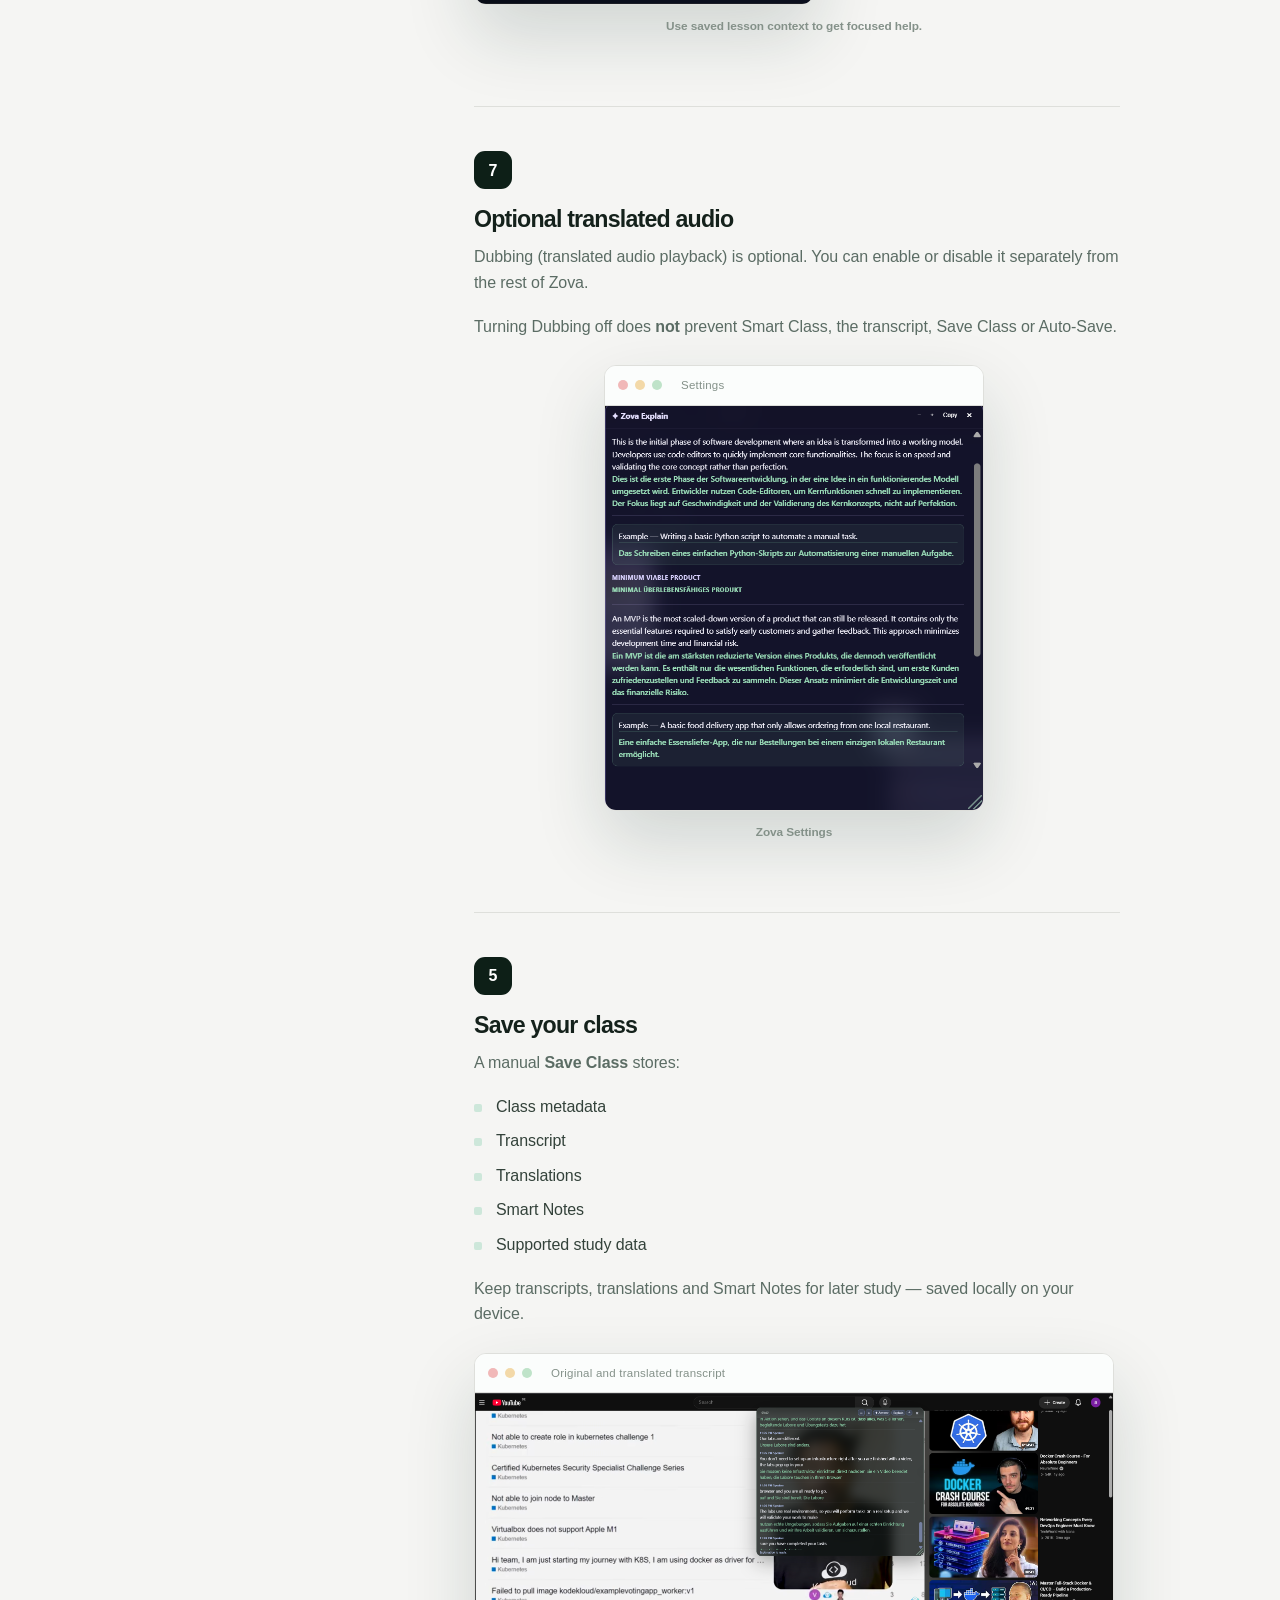
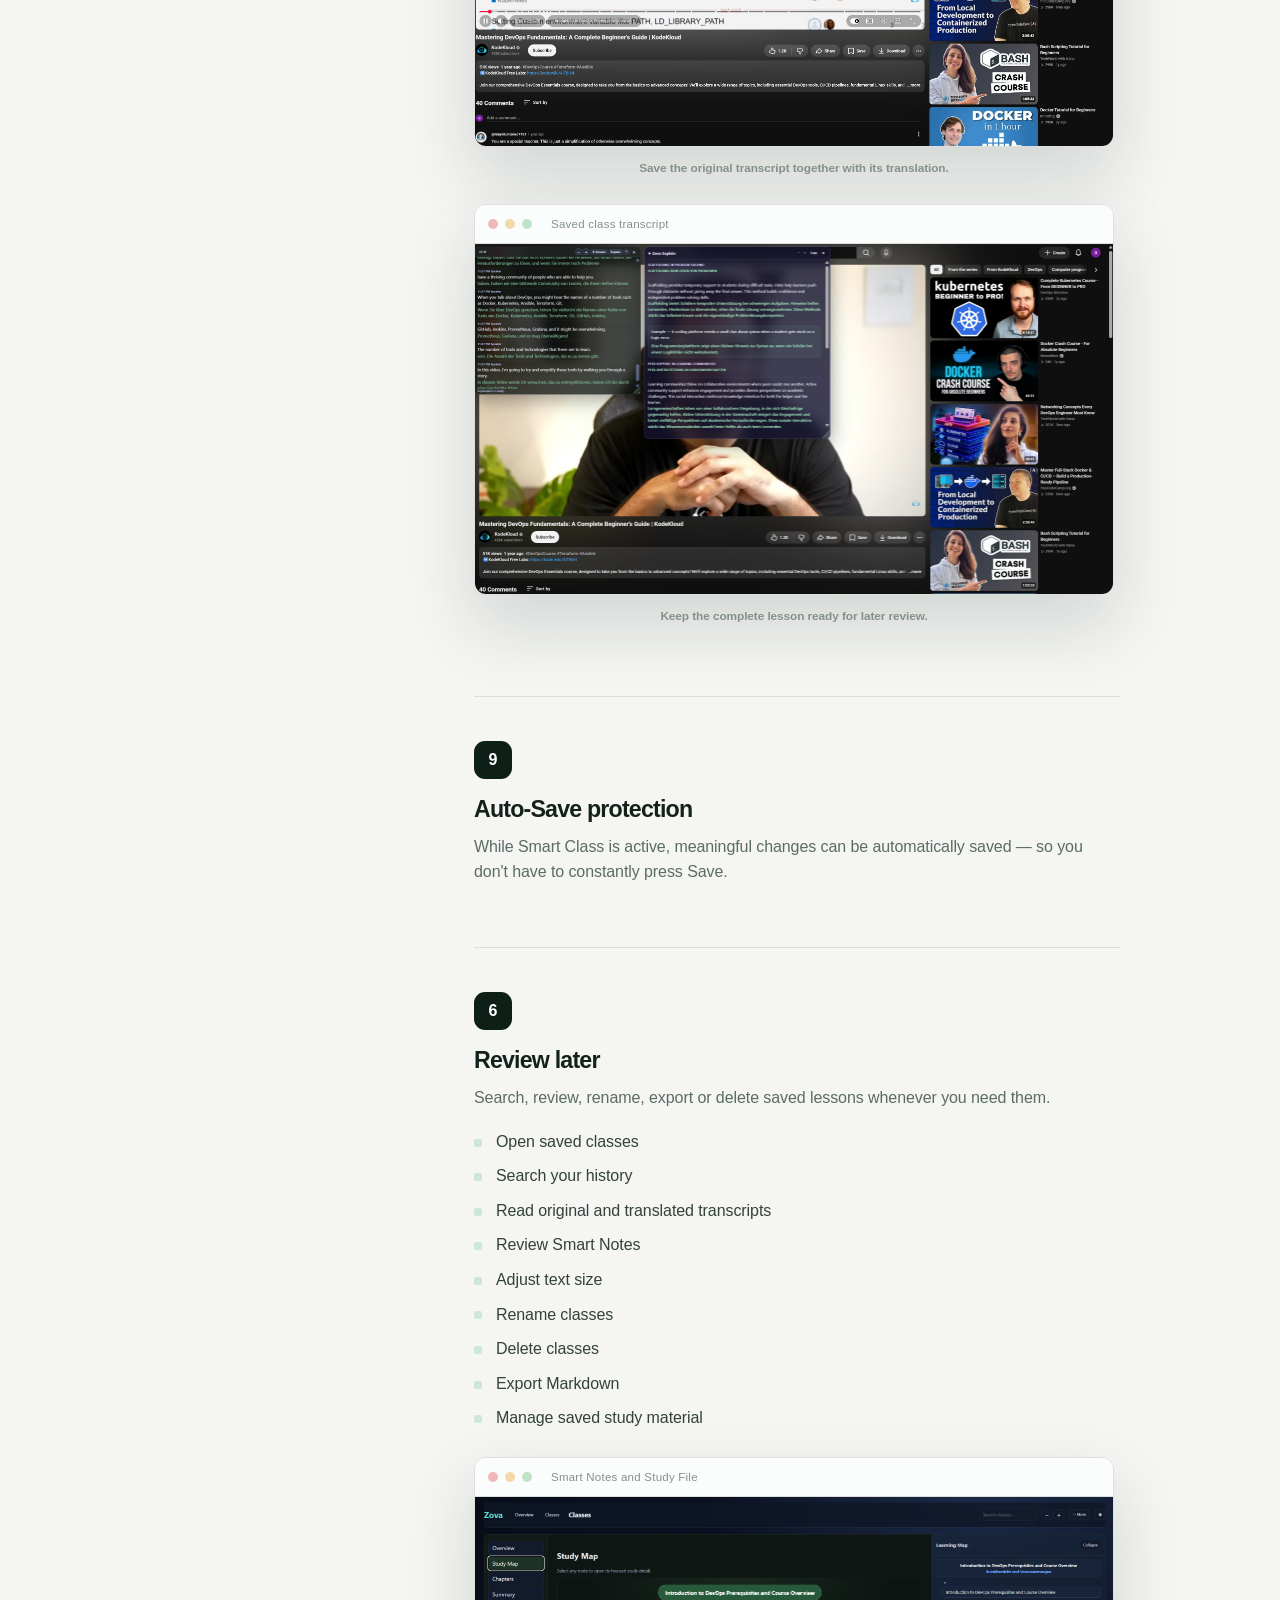
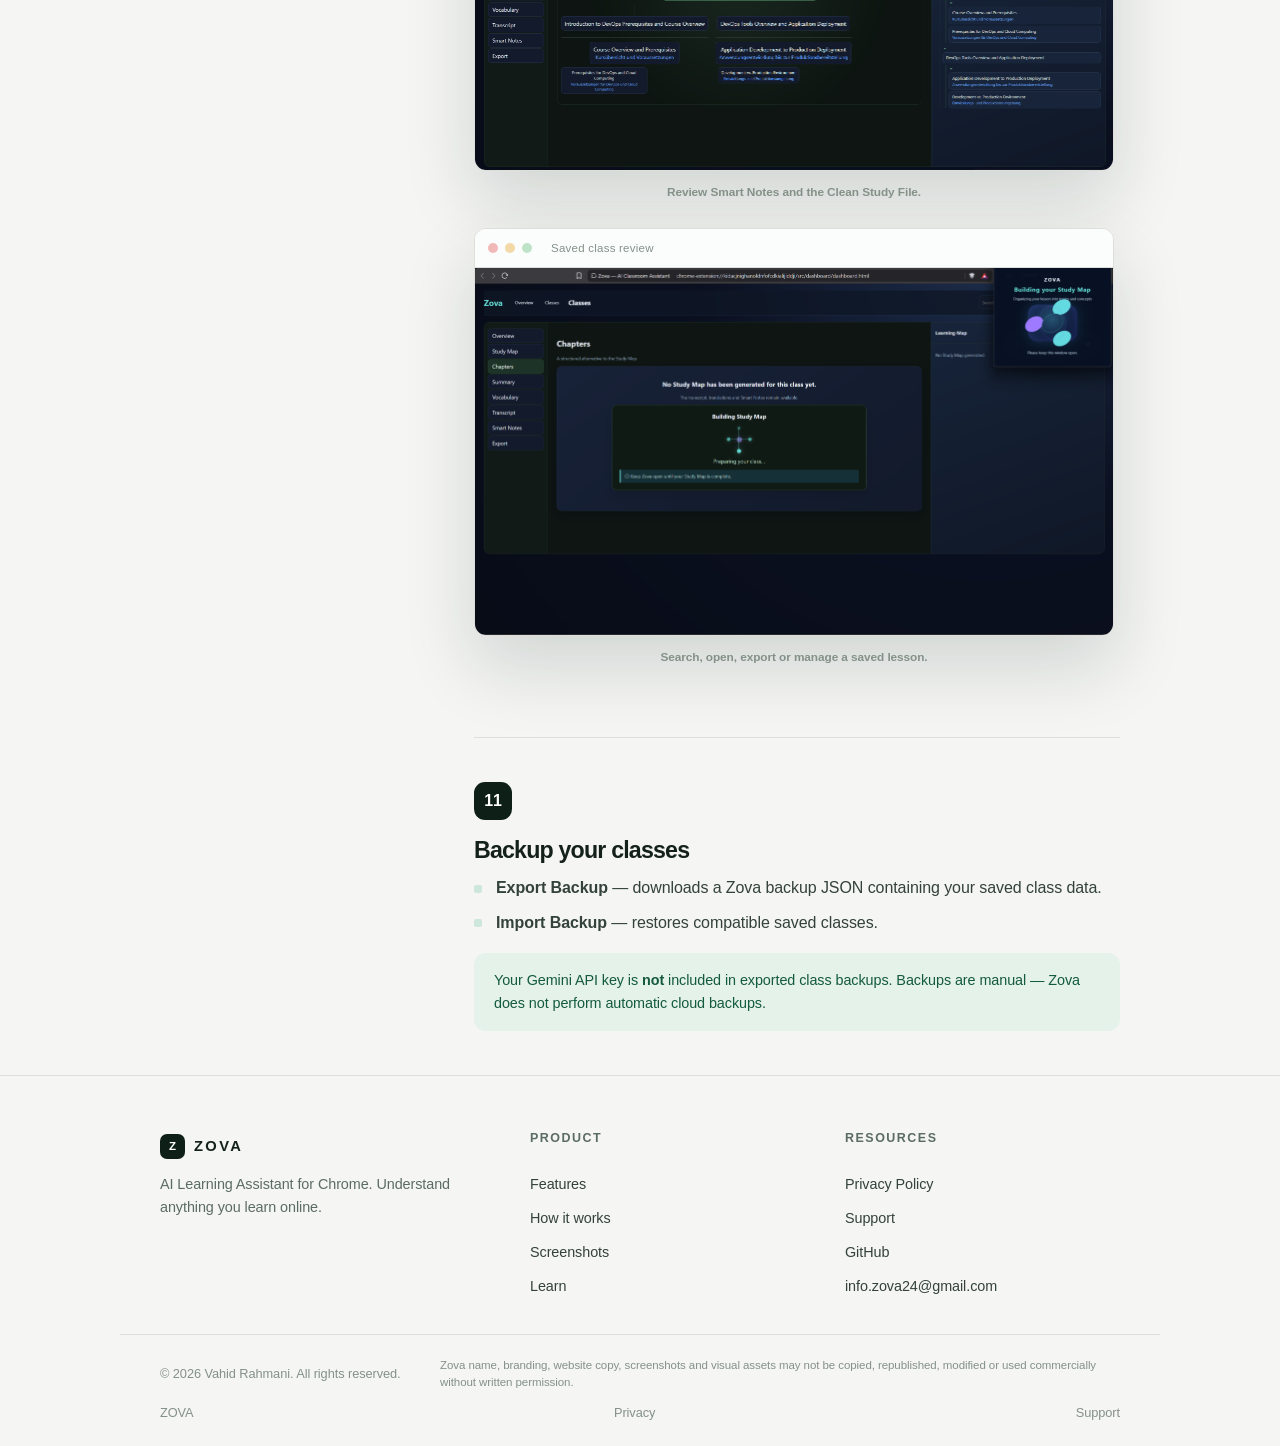
==== commit 329cbea7: "Update extension store links" ====
--- a/guide.html
+++ b/guide.html
@@ -39,8 +39,7 @@
     <a href="privacy.html">Privacy</a>
     <a href="support.html">Support</a>
   </nav>
-  <!-- Chrome Web Store URL: replace href="#" when available -->
-  <a class="btn store small" href="#install"><svg width="15" height="15" aria-hidden="true"><use href="#i-chrome"/></svg>Coming to Chrome Web Store</a>
+  <a class="btn store small" href="https://chromewebstore.google.com/detail/zova/menedjcoiemocjmcjajjbcondloeinkh" target="_blank" rel="noopener"><svg width="15" height="15" aria-hidden="true"><use href="#i-chrome"/></svg>Add to Chrome</a>
   <button class="theme-toggle" type="button" aria-label="Toggle dark mode">☾ Dark</button><button class="menu-btn" aria-label="Open navigation" aria-expanded="false">☰</button>
 </header>
 
@@ -59,7 +58,6 @@
   <div class="guide-grid">
     <nav class="guide-nav" aria-label="Guide sections">
       <span class="lbl">On this page</span>
-      <a href="#install">1. Install Zova</a>
       <a href="#api-key">1. Get your Gemini API key</a>
       <a href="#access">3. Allow website access</a>
       <a href="#start">2. Start your class</a>
@@ -94,20 +92,6 @@
         </ul>
         <div class="note"><p data-i18n="guide.studyDetailNote">Not every section appears for every concept. Study Detail uses the sections that help with the selected part of the class.</p></div>
       </section>
-      <section class="guide-step" id="install">
-        <span class="num">1</span>
-        <h2 data-i18n="guide.installTitle">Install Zova</h2>
-        <p data-i18n="guide.installDescription">Zova is currently under Chrome Web Store review and will be available soon. For now, you can install it as a developer or tester using the unpacked extension flow.</p>
-        <ol>
-          <li>Download or build Zova.</li>
-          <li>Open <code>chrome://extensions</code> in Chrome.</li>
-          <li>Enable <b>Developer Mode</b>.</li>
-          <li>Choose <b>Load unpacked</b>.</li>
-          <li>Select the <code>dist</code> folder.</li>
-        </ol>
-        <div class="note"><p><b>Note:</b> this developer installation section can be hidden once Chrome Web Store publishing is complete.</p></div>
-      </section>
-
       <section class="guide-step" id="api-key">
         <span class="num">1</span>
         <h2 data-i18n="guide.apiTitle">Add your Gemini API key</h2>
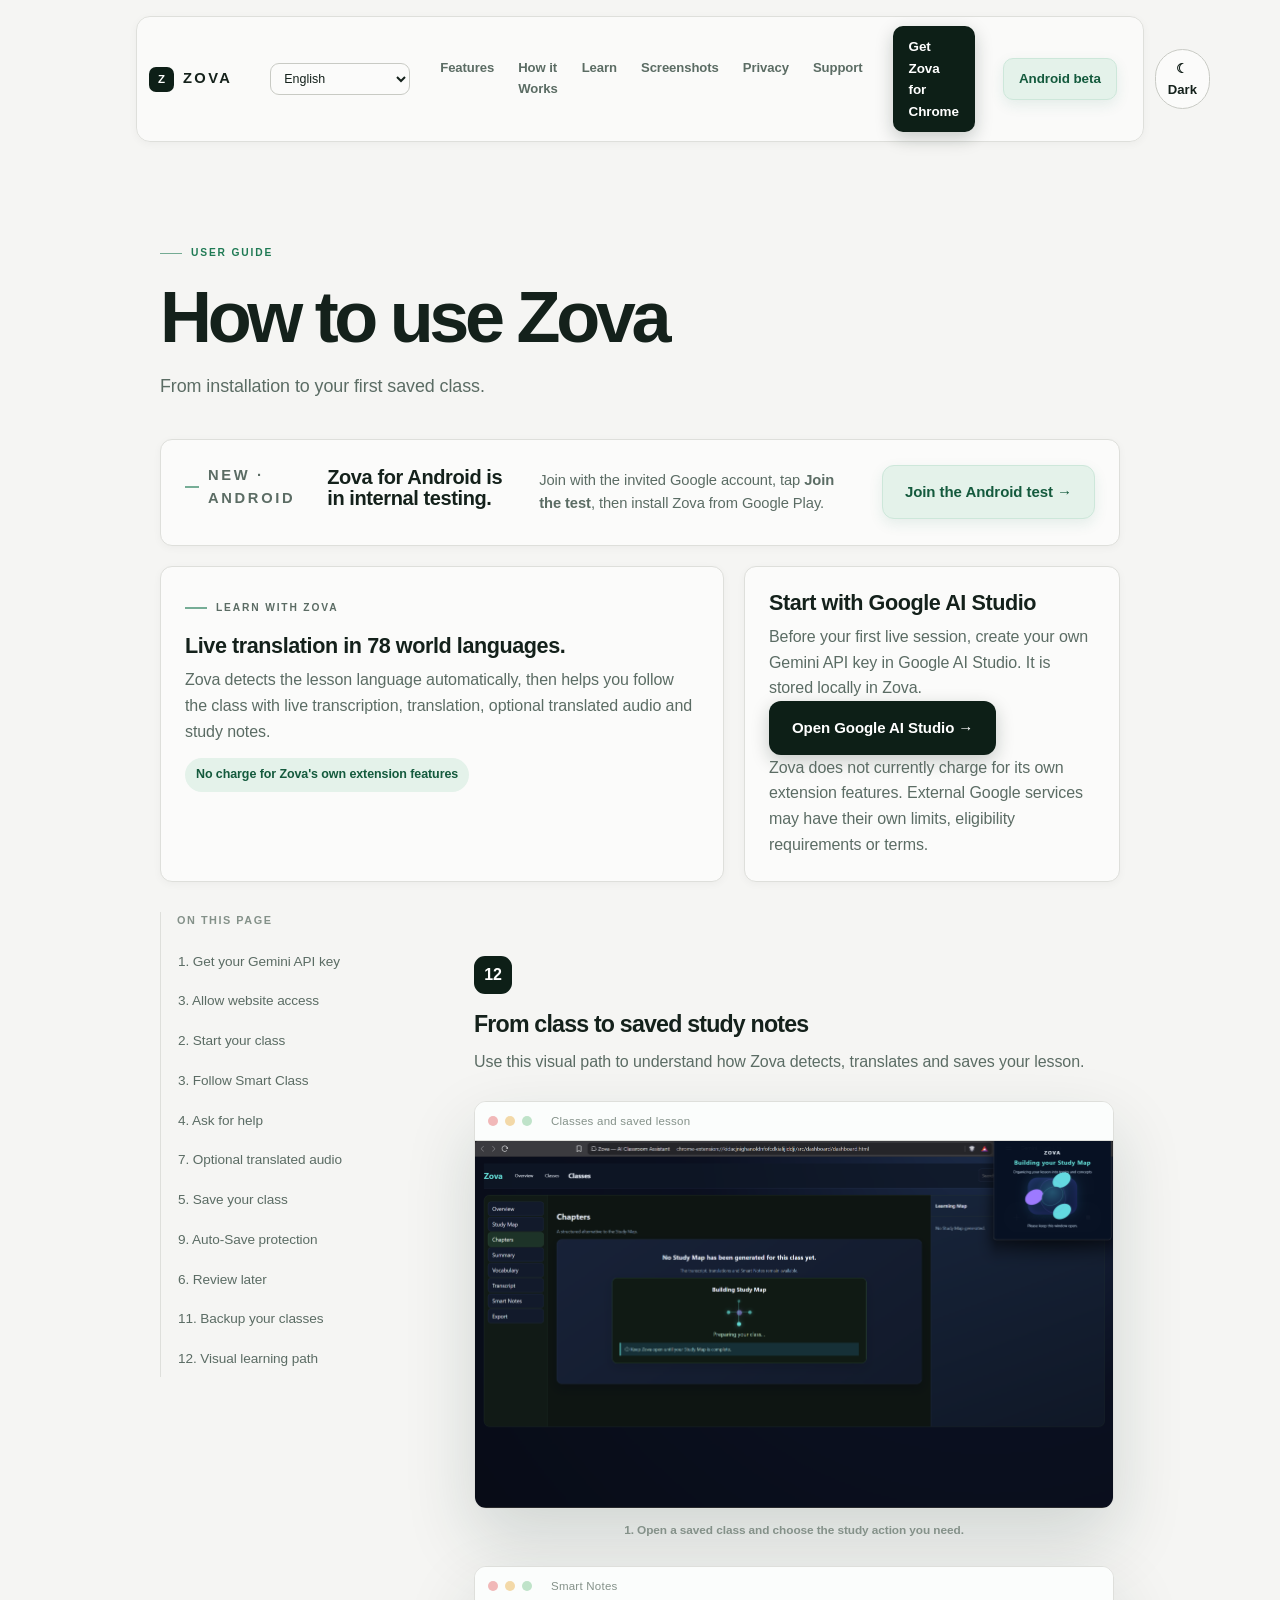
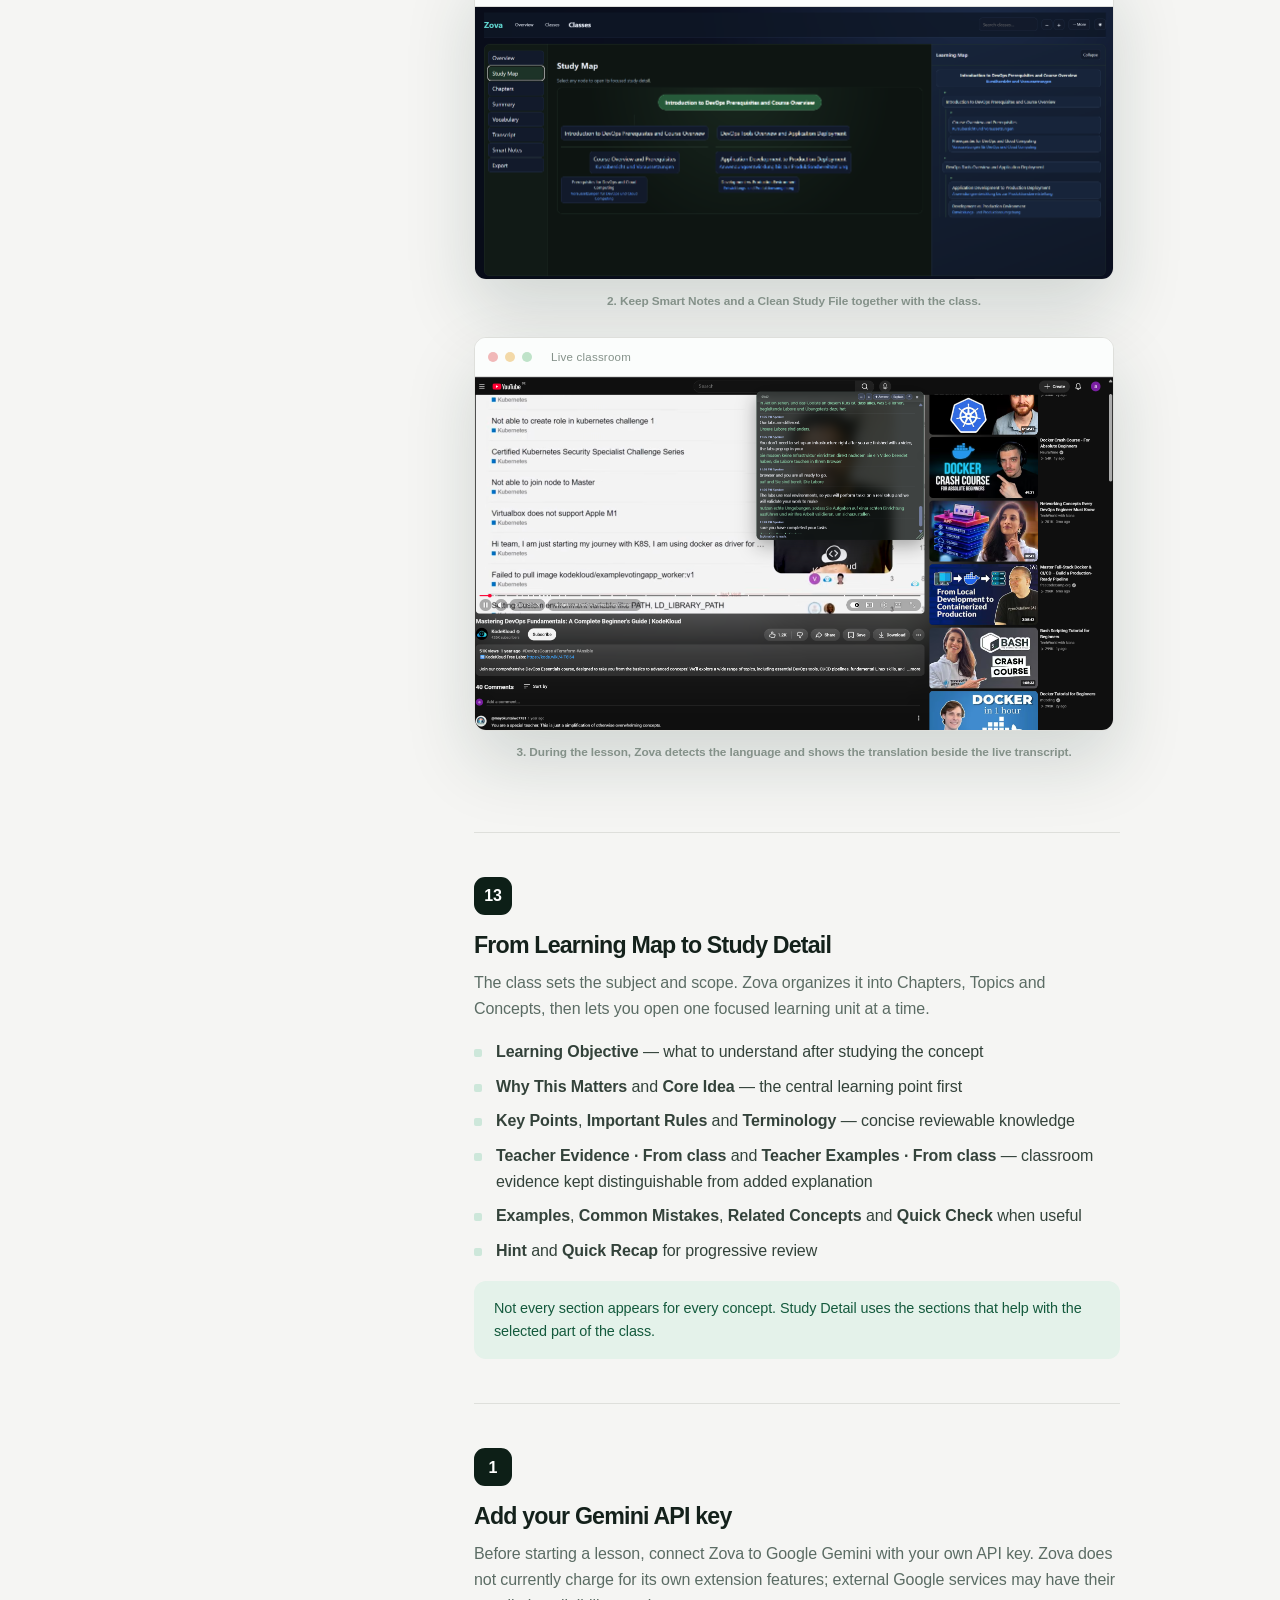
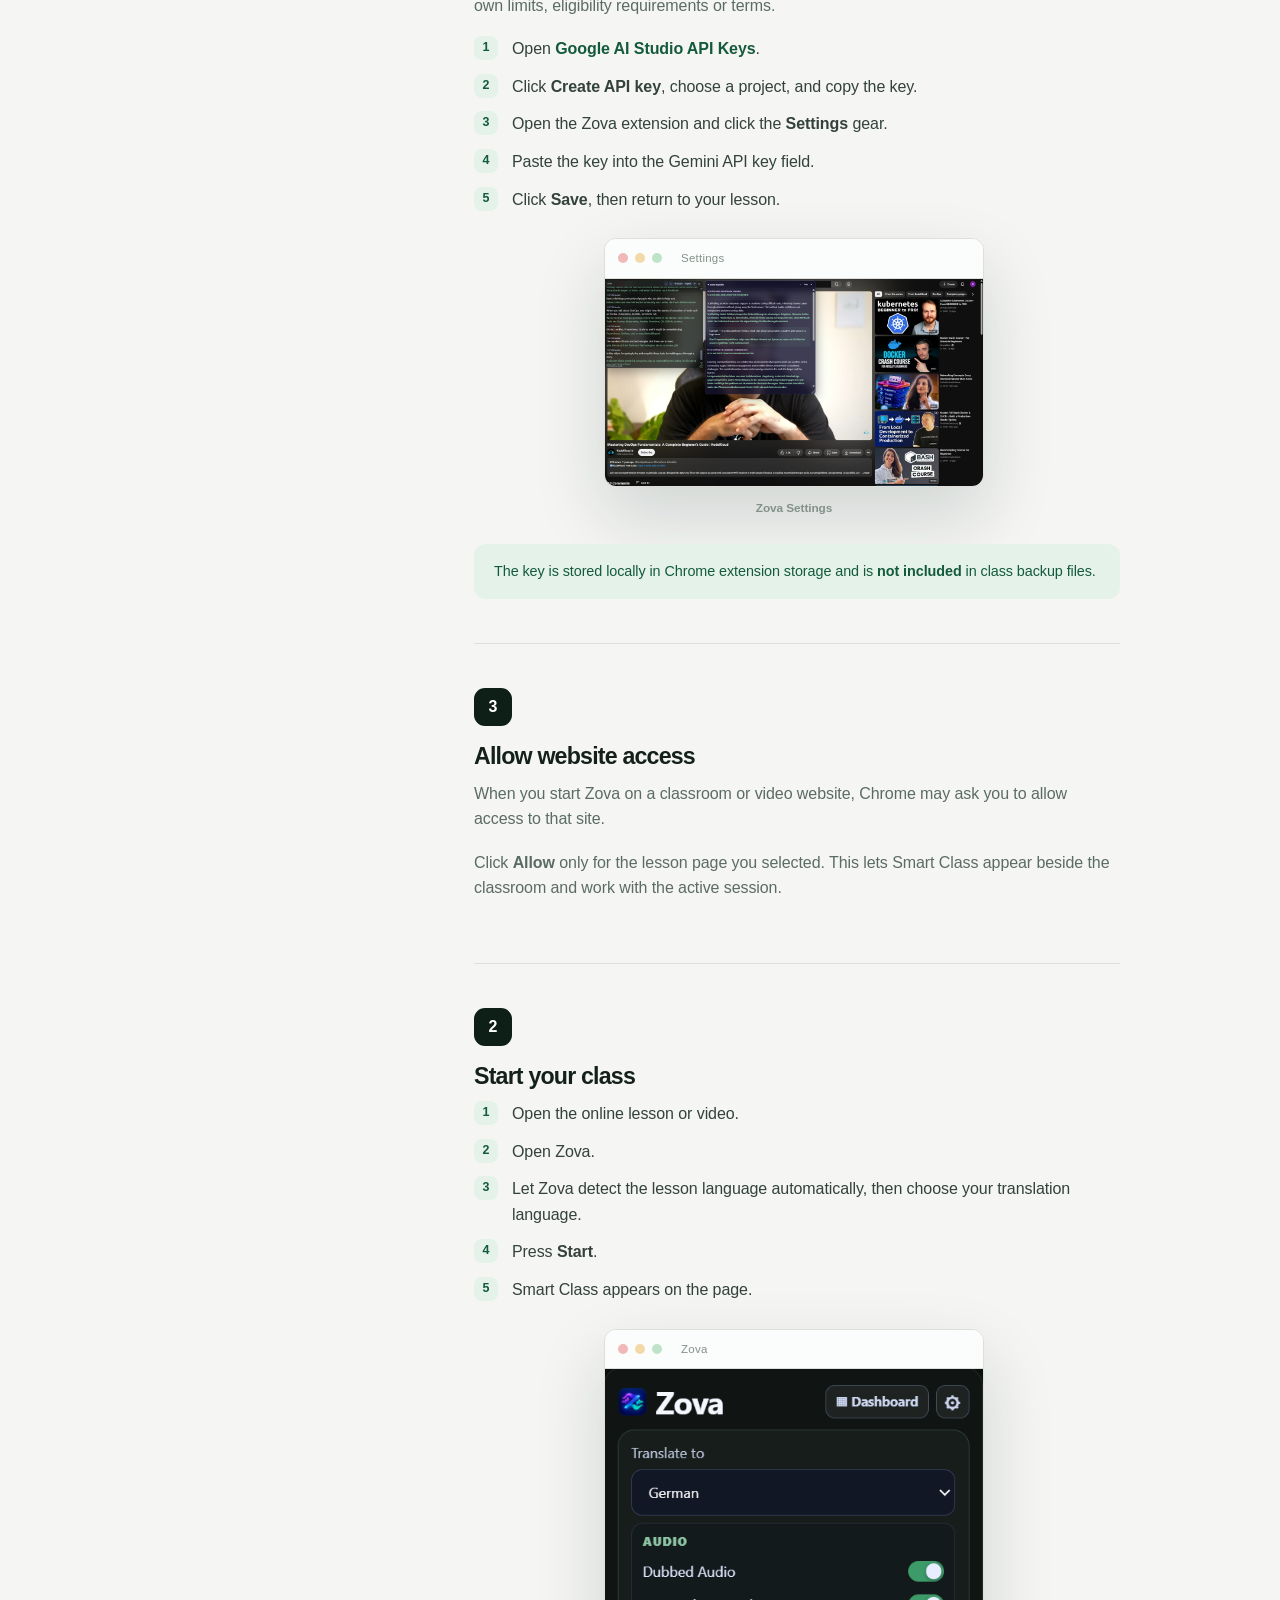
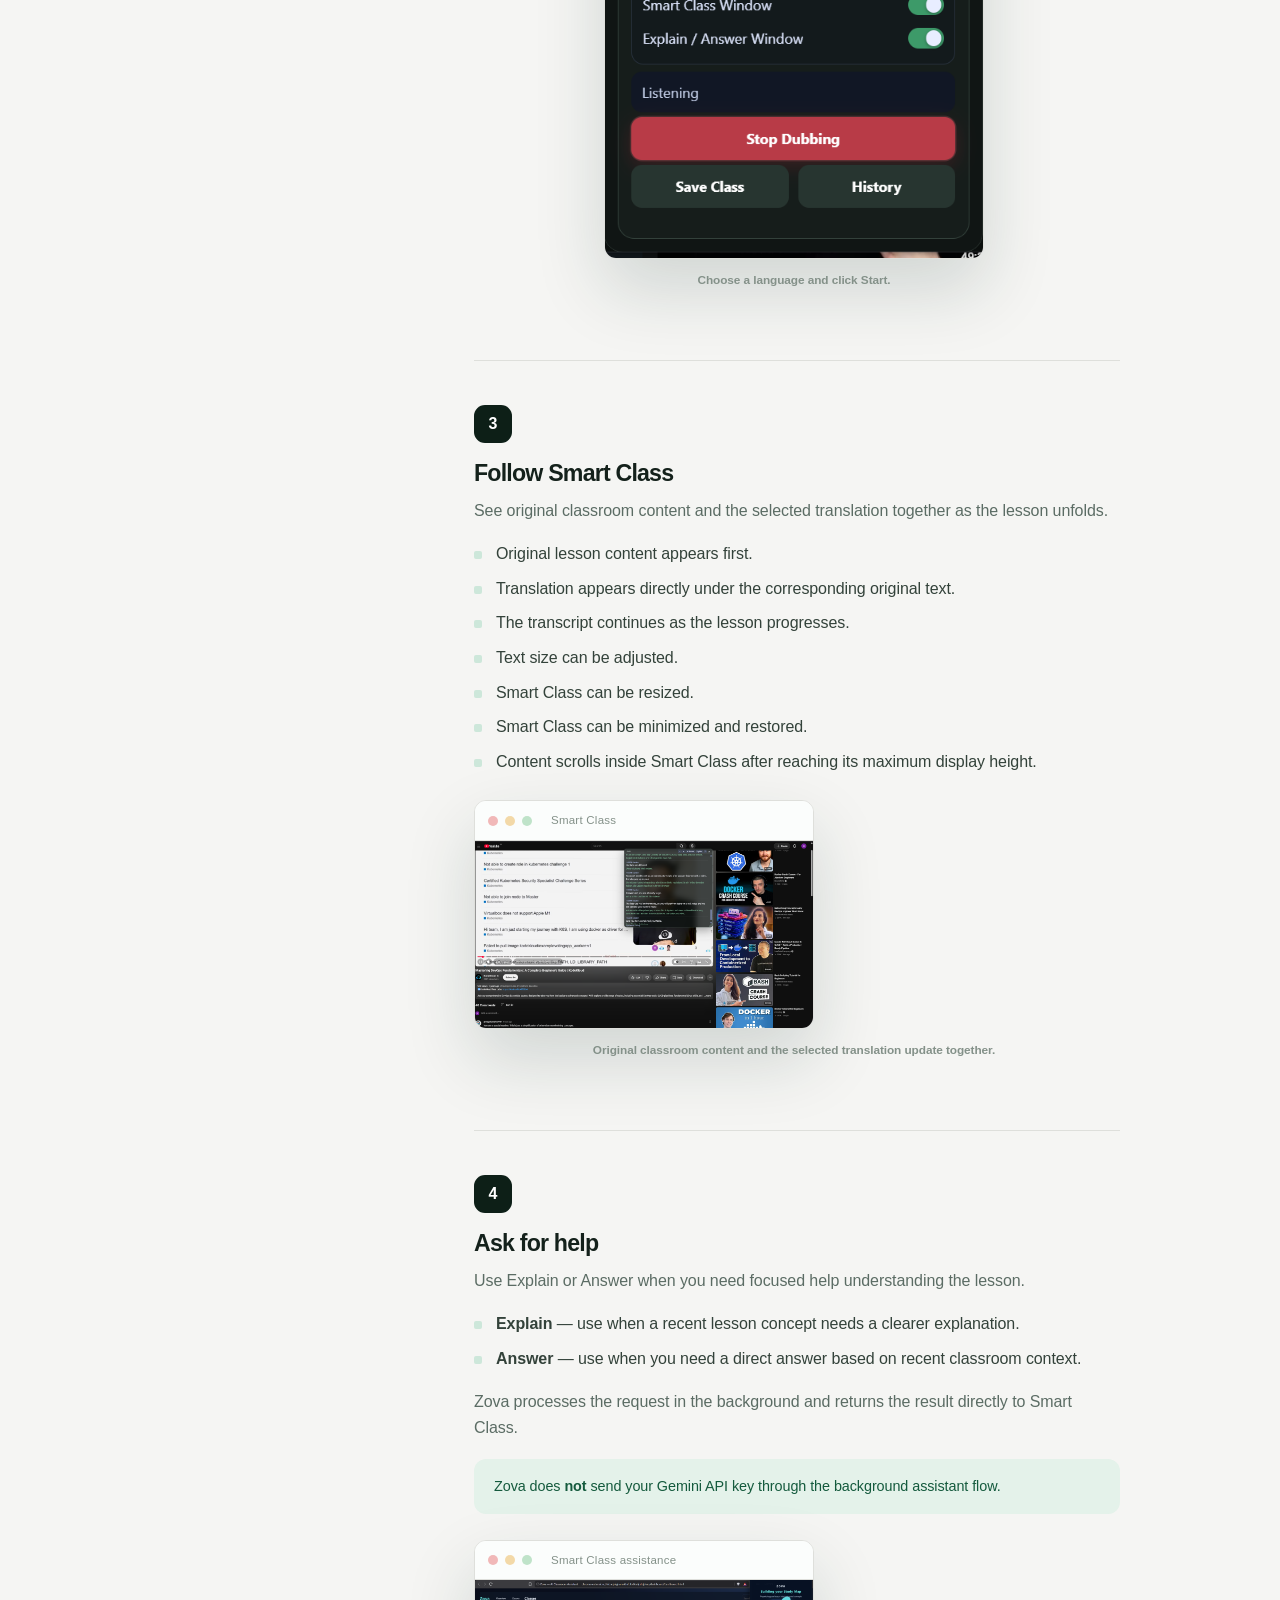
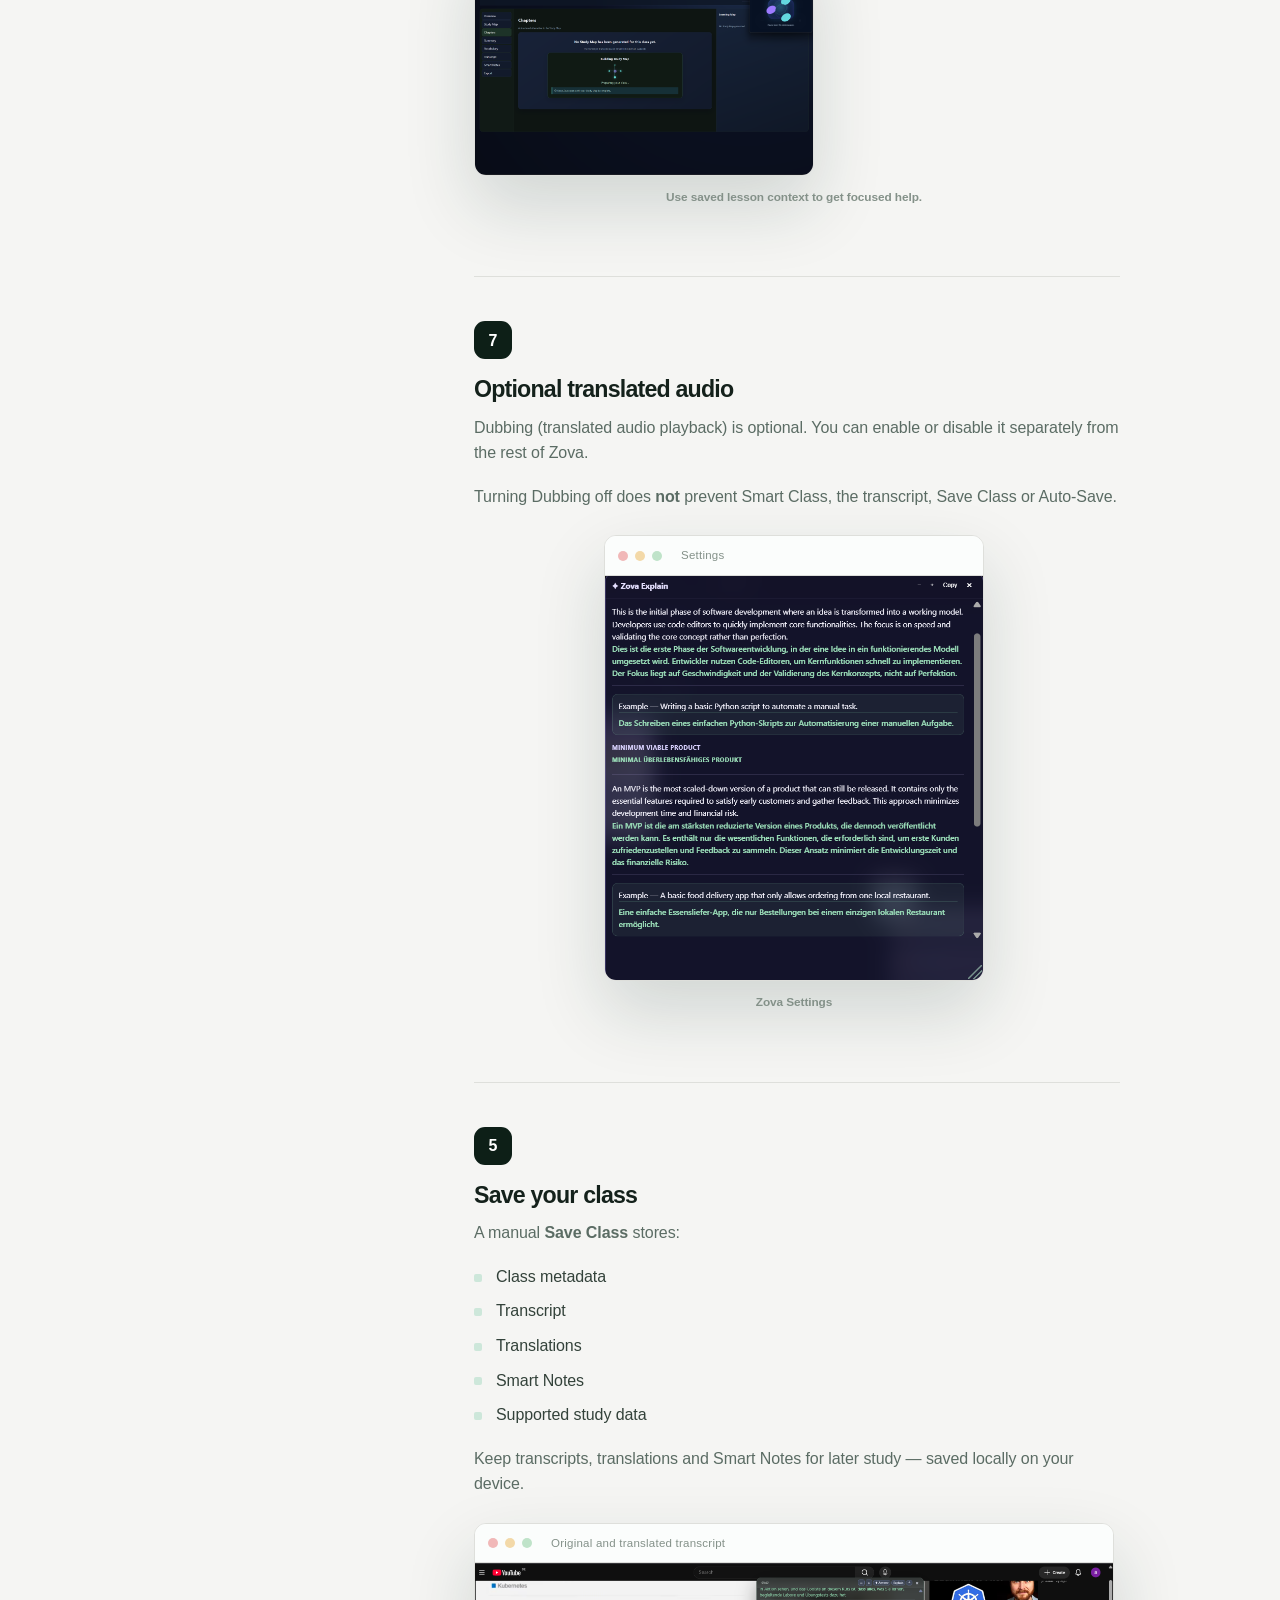
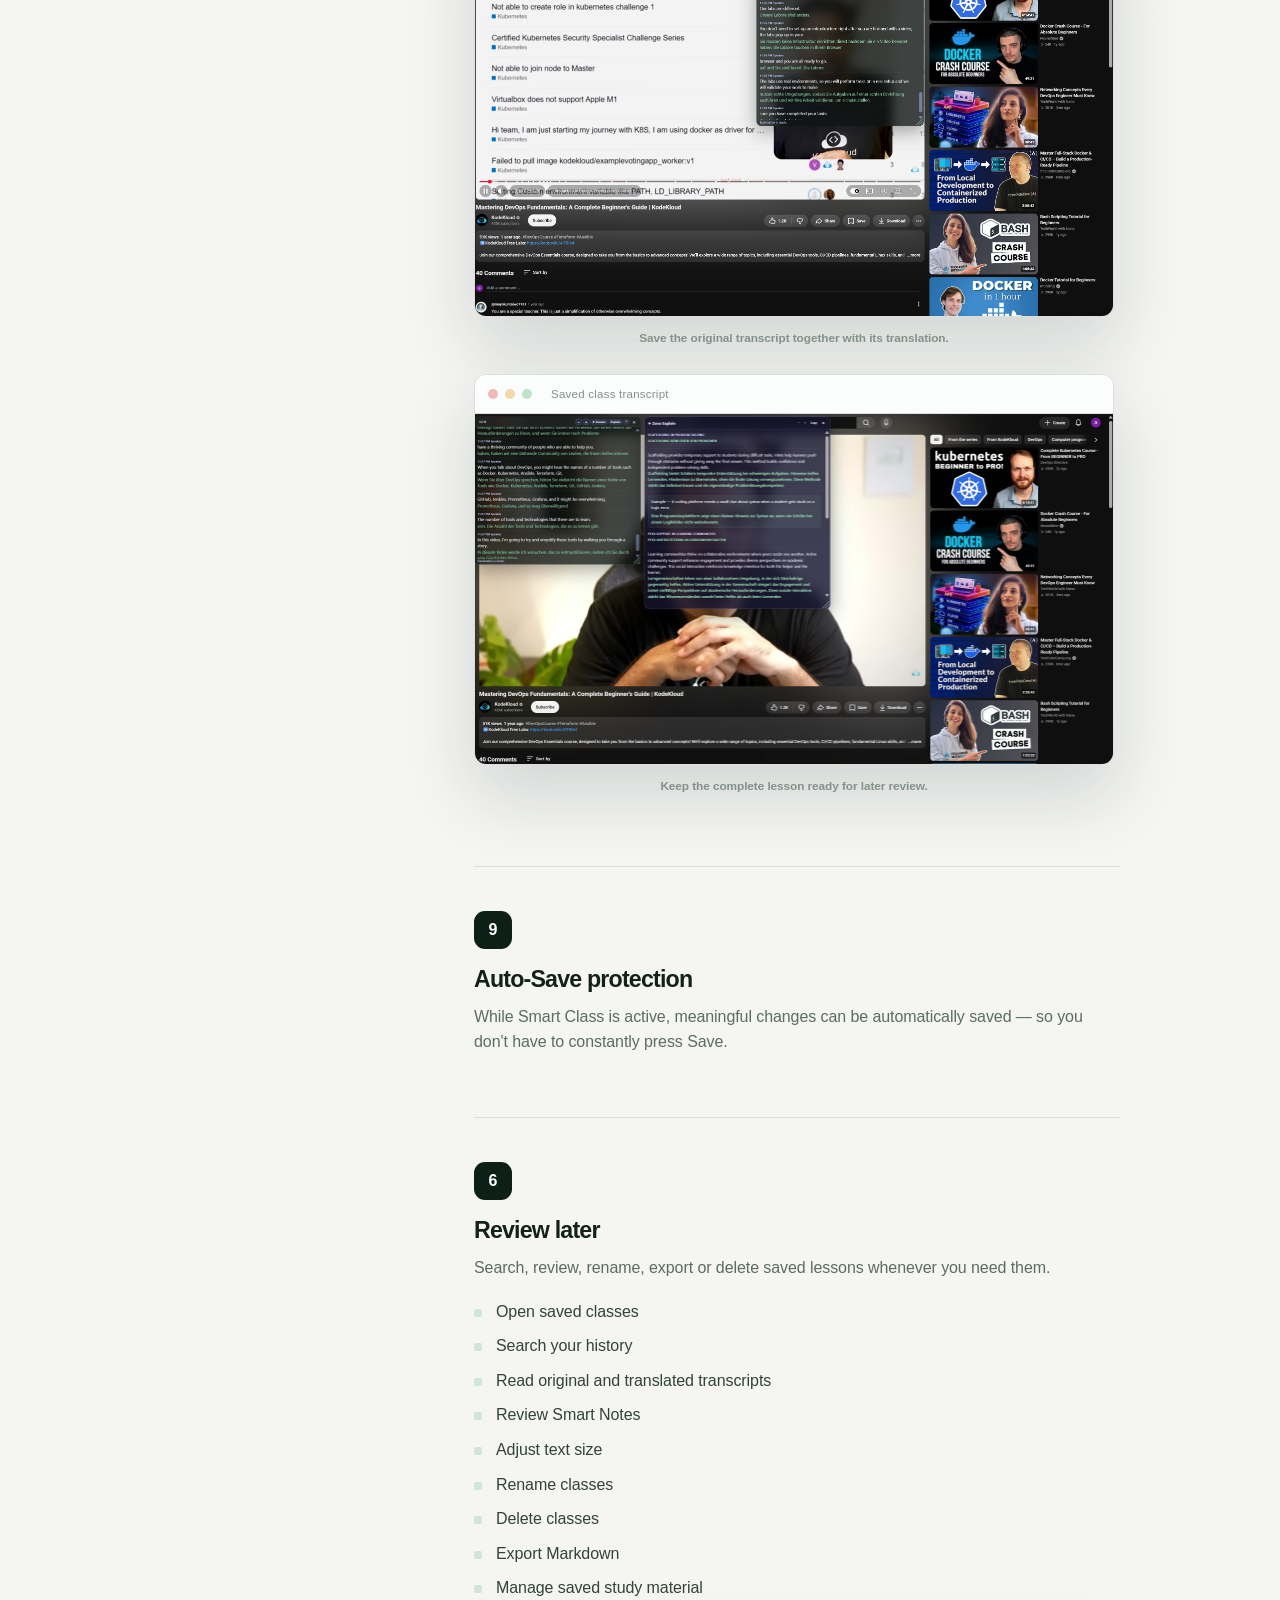
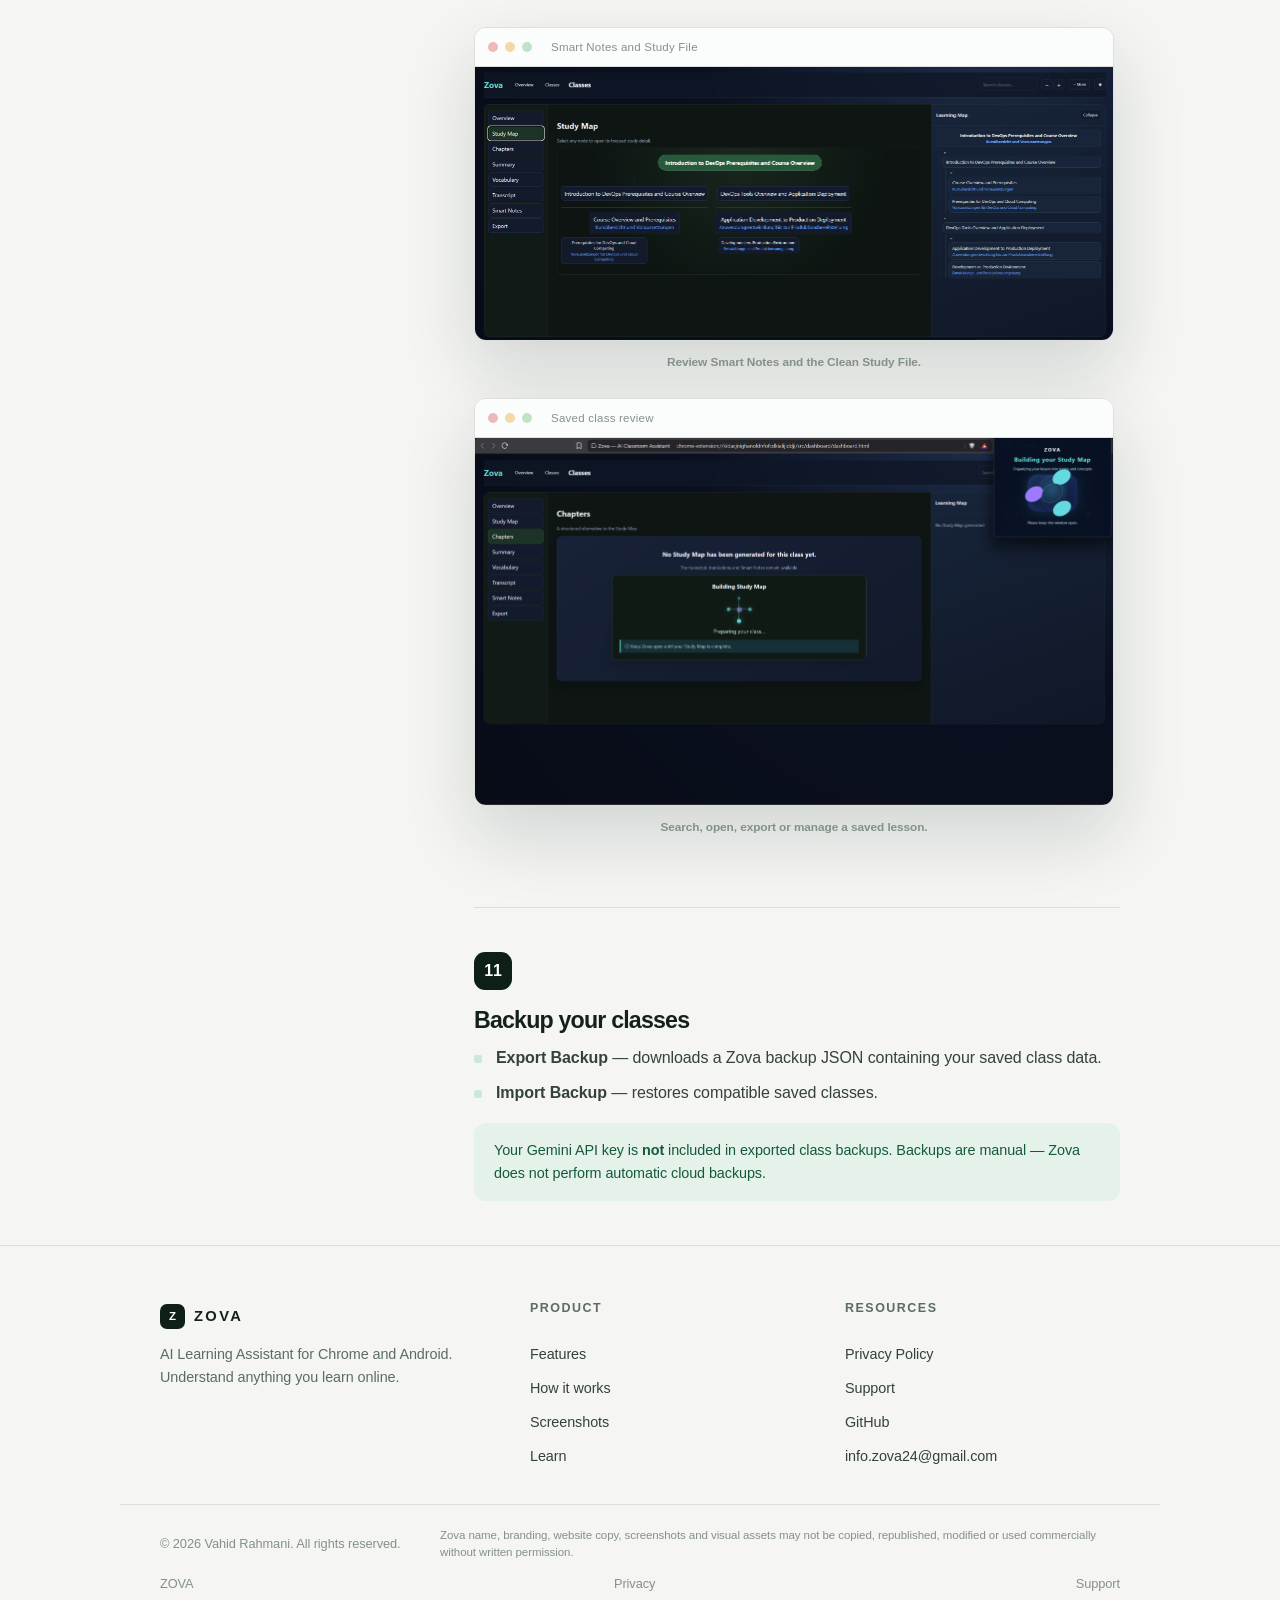
==== commit f0988883: "Announce Android internal test release" ====
--- a/guide.html
+++ b/guide.html
@@ -4,7 +4,7 @@
 <meta charset="utf-8">
 <meta name="viewport" content="width=device-width,initial-scale=1">
 <title>How to use Zova — User Guide</title>
-<meta name="description" content="Learn how to use Zova from installation to your first saved class: install, add your Gemini API key, start a class, use Smart Class and review your lessons.">
+<meta name="description" content="Learn how to use Zova on Chrome and Android: install the app, add your Gemini API key, start a class, use live subtitles and review your lessons.">
 <meta name="robots" content="index,follow">
 <link rel="canonical" href="https://zovasite.vercel.app/guide.html">
 <meta property="og:type" content="website">
@@ -40,6 +40,7 @@
     <a href="support.html">Support</a>
   </nav>
   <a class="btn store small" href="https://chromewebstore.google.com/detail/zova/menedjcoiemocjmcjajjbcondloeinkh" target="_blank" rel="noopener"><svg width="15" height="15" aria-hidden="true"><use href="#i-chrome"/></svg>Add to Chrome</a>
+  <a class="btn android small" href="https://play.google.com/apps/internaltest/4701602087757087410" target="_blank" rel="noopener">Android beta</a>
   <button class="theme-toggle" type="button" aria-label="Toggle dark mode">☾ Dark</button><button class="menu-btn" aria-label="Open navigation" aria-expanded="false">☰</button>
 </header>
 
@@ -51,6 +52,7 @@
   </div>
 
   <div class="guide-intro">
+    <div class="card android-guide-card"><p class="eyebrow">New · Android</p><h2>Zova for Android is in internal testing.</h2><p>Join with the invited Google account, tap <b>Join the test</b>, then install Zova from Google Play.</p><a class="btn android" href="https://play.google.com/apps/internaltest/4701602087757087410" target="_blank" rel="noopener">Join the Android test →</a></div>
     <div class="card"><p class="eyebrow" data-i18n="guide.learnEyebrow">Learn with Zova</p><h2 data-i18n="guide.learnTitle">Live translation in 78 world languages.</h2><p data-i18n="guide.learnDescription">Zova detects the lesson language automatically, then helps you follow the class with live transcription, translation, optional translated audio and study notes.</p><span class="free-badge" data-i18n="guide.free">No charge for Zova's own extension features</span></div>
     <div class="card"><h2 data-i18n="guide.googleTitle">Start with Google AI Studio</h2><p data-i18n="guide.googleDescription">Before your first live session, create your own Gemini API key in Google AI Studio. It is stored locally in Zova.</p><a class="btn primary" href="https://aistudio.google.com/app/apikey" target="_blank" rel="noopener" data-i18n="guide.googleButton">Open Google AI Studio →</a><p class="ext" data-i18n="guide.googleNote">Zova does not currently charge for its own extension features. External Google services may have their own limits, eligibility requirements or terms.</p></div>
   </div>
@@ -252,7 +254,7 @@
   <div class="top">
     <div class="brand">
       <a class="logo" href="index.html"><span class="mark">Z</span>ZOVA</a>
-      <p>AI Learning Assistant for Chrome. Understand anything you learn online.</p>
+      <p>AI Learning Assistant for Chrome and Android. Understand anything you learn online.</p>
     </div>
     <div class="col">
       <h4 data-i18n="footer.product">Product</h4>
--- a/styles.css
+++ b/styles.css
@@ -104,6 +104,22 @@
   background:rgba(255,255,255,.14);padding:3px 8px;border-radius:99px;margin-left:2px;
 }
 .btn.store:hover{transform:translateY(-2px)}
+.btn.android{background:var(--mint);color:var(--green-deep);border-color:var(--mint-2);box-shadow:0 5px 14px rgba(31,122,84,.10)}
+.btn.android:hover{transform:translateY(-2px);background:var(--mint-2);border-color:var(--green)}
+.site-header>.btn.android{flex:0 0 auto}
+.android-release{border-block:1px solid var(--line);background:color-mix(in srgb,var(--mint) 38%,transparent)}
+.android-release-inner{display:grid;grid-template-columns:1.1fr .9fr;align-items:center;gap:clamp(28px,6vw,80px)}
+.android-release .h2{margin-bottom:14px}
+.android-release-card{padding:24px;border:1px solid var(--line-strong);border-radius:14px;background:var(--card);box-shadow:var(--shadow-sm)}
+.android-release-label{display:inline-flex;padding:5px 9px;border-radius:999px;background:var(--mint);color:var(--green-deep);font-size:.68rem;font-weight:800;letter-spacing:.08em;text-transform:uppercase;margin-bottom:12px}
+.android-release-card p{color:var(--muted);font-size:.92rem;margin:0 0 18px}
+.android-release-card .btn{margin-top:0}
+.android-guide-card{grid-column:1 / -1;display:flex;align-items:center;justify-content:space-between;gap:24px}
+.android-guide-card .eyebrow{margin-bottom:10px}
+.android-guide-card h2{font-size:1.25rem;margin-bottom:8px}
+.android-guide-card p{color:var(--muted);font-size:.92rem}
+.android-guide-card .btn{flex:0 0 auto}
+
 .btn.small{padding:9px 15px;font-size:.84rem;border-radius:10px}
 .link{color:var(--green-deep);font-weight:700;text-decoration:none;border-bottom:1px solid transparent}
 .link:hover{border-color:var(--green);color:var(--green)}
@@ -401,7 +417,8 @@
   .site-nav a{padding:13px 0;border-bottom:1px solid var(--line);border-bottom-width:1px;font-size:1rem}
   .site-nav a:last-child{border-bottom:0}
   .menu-btn{display:block;margin-left:auto}
-  .site-header>.btn.store{display:none}
+  .site-header>.btn.store,.site-header>.btn.android{display:none}
+  .android-release-inner{grid-template-columns:1fr}
   .hero{grid-template-columns:1fr;gap:44px}
   .hero-media{order:2}
   .feat-row,.story-step,.privacy-inner{grid-template-columns:1fr;gap:34px}
@@ -427,6 +444,9 @@
 @media(max-width:560px){
   .hero h1{font-size:2.6rem}
   .actions{flex-direction:column;align-items:stretch}
+  .android-release-card .btn{width:100%}
+  .android-guide-card{display:block}
+  .android-guide-card .btn{margin-top:16px;width:100%}
   .actions .btn{justify-content:center}
   .feat-grid{grid-template-columns:1fr}
   .flow-step{flex:1 1 100%}
